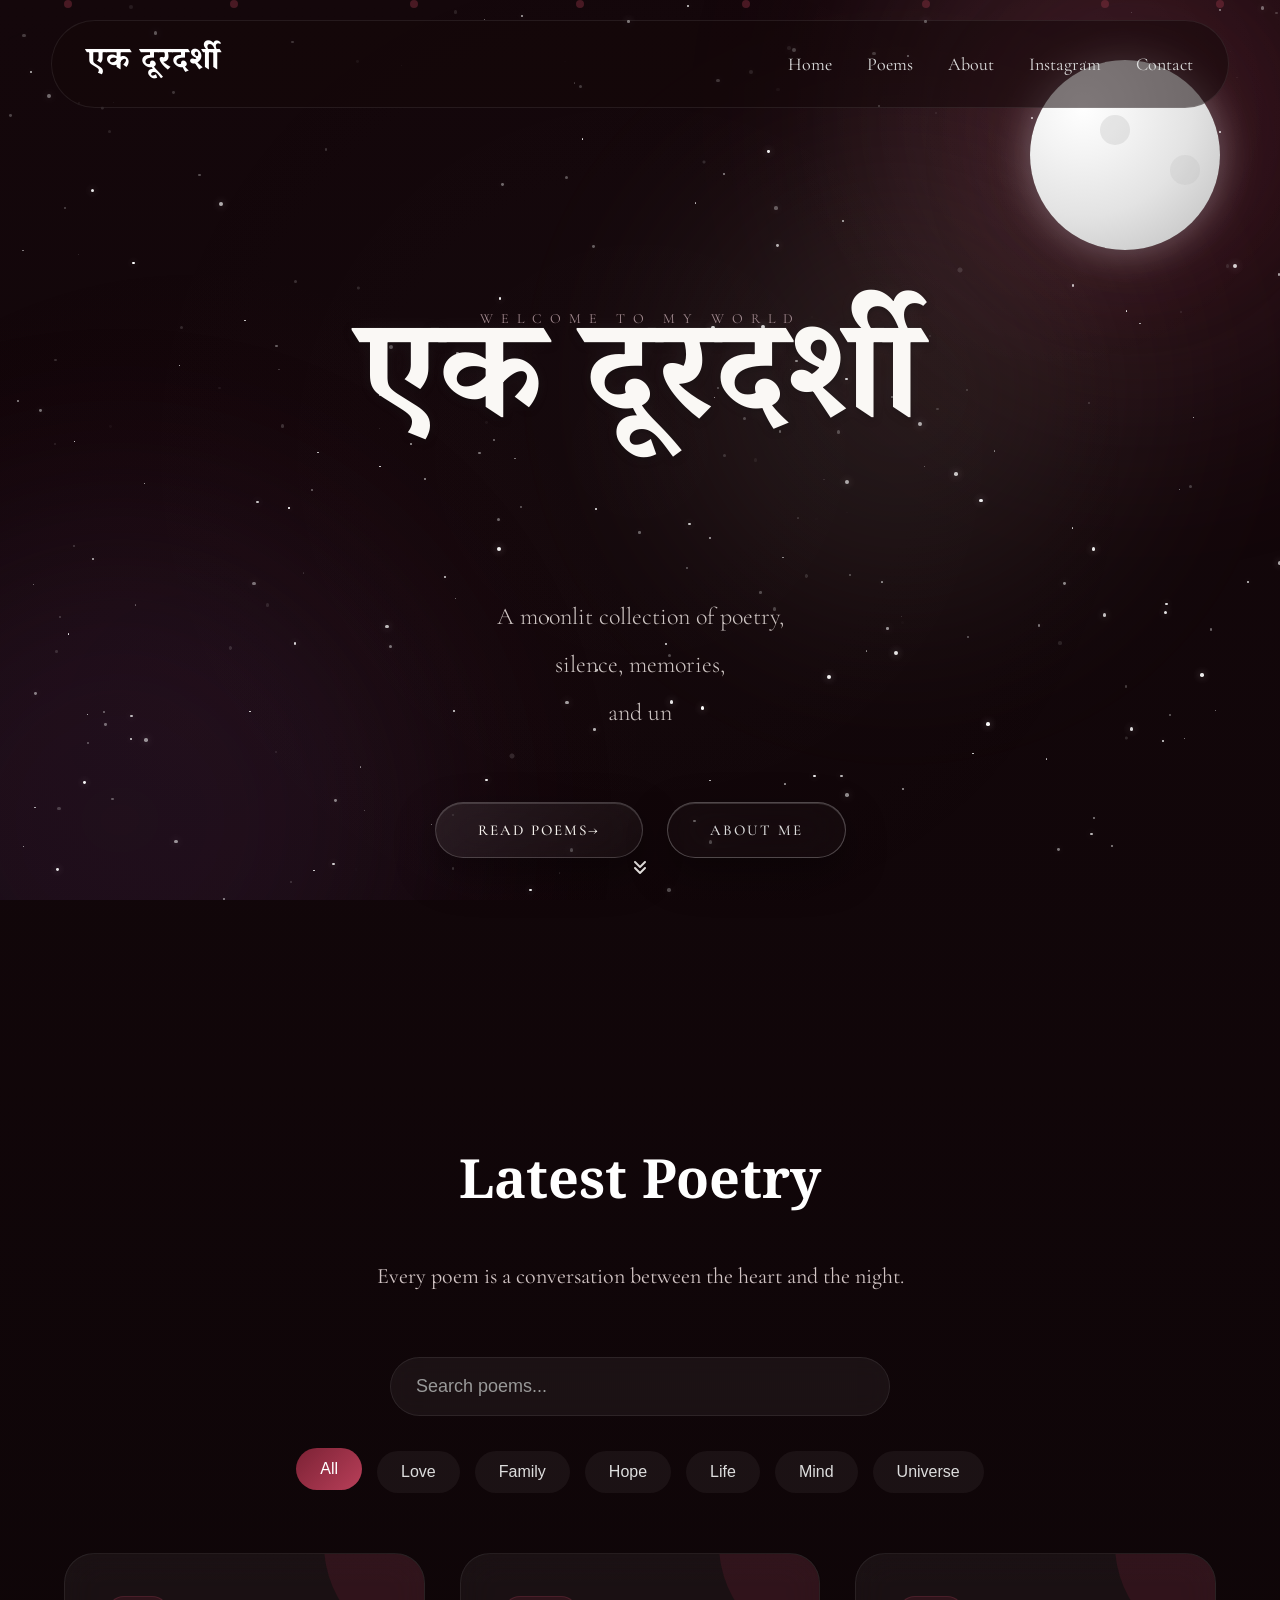
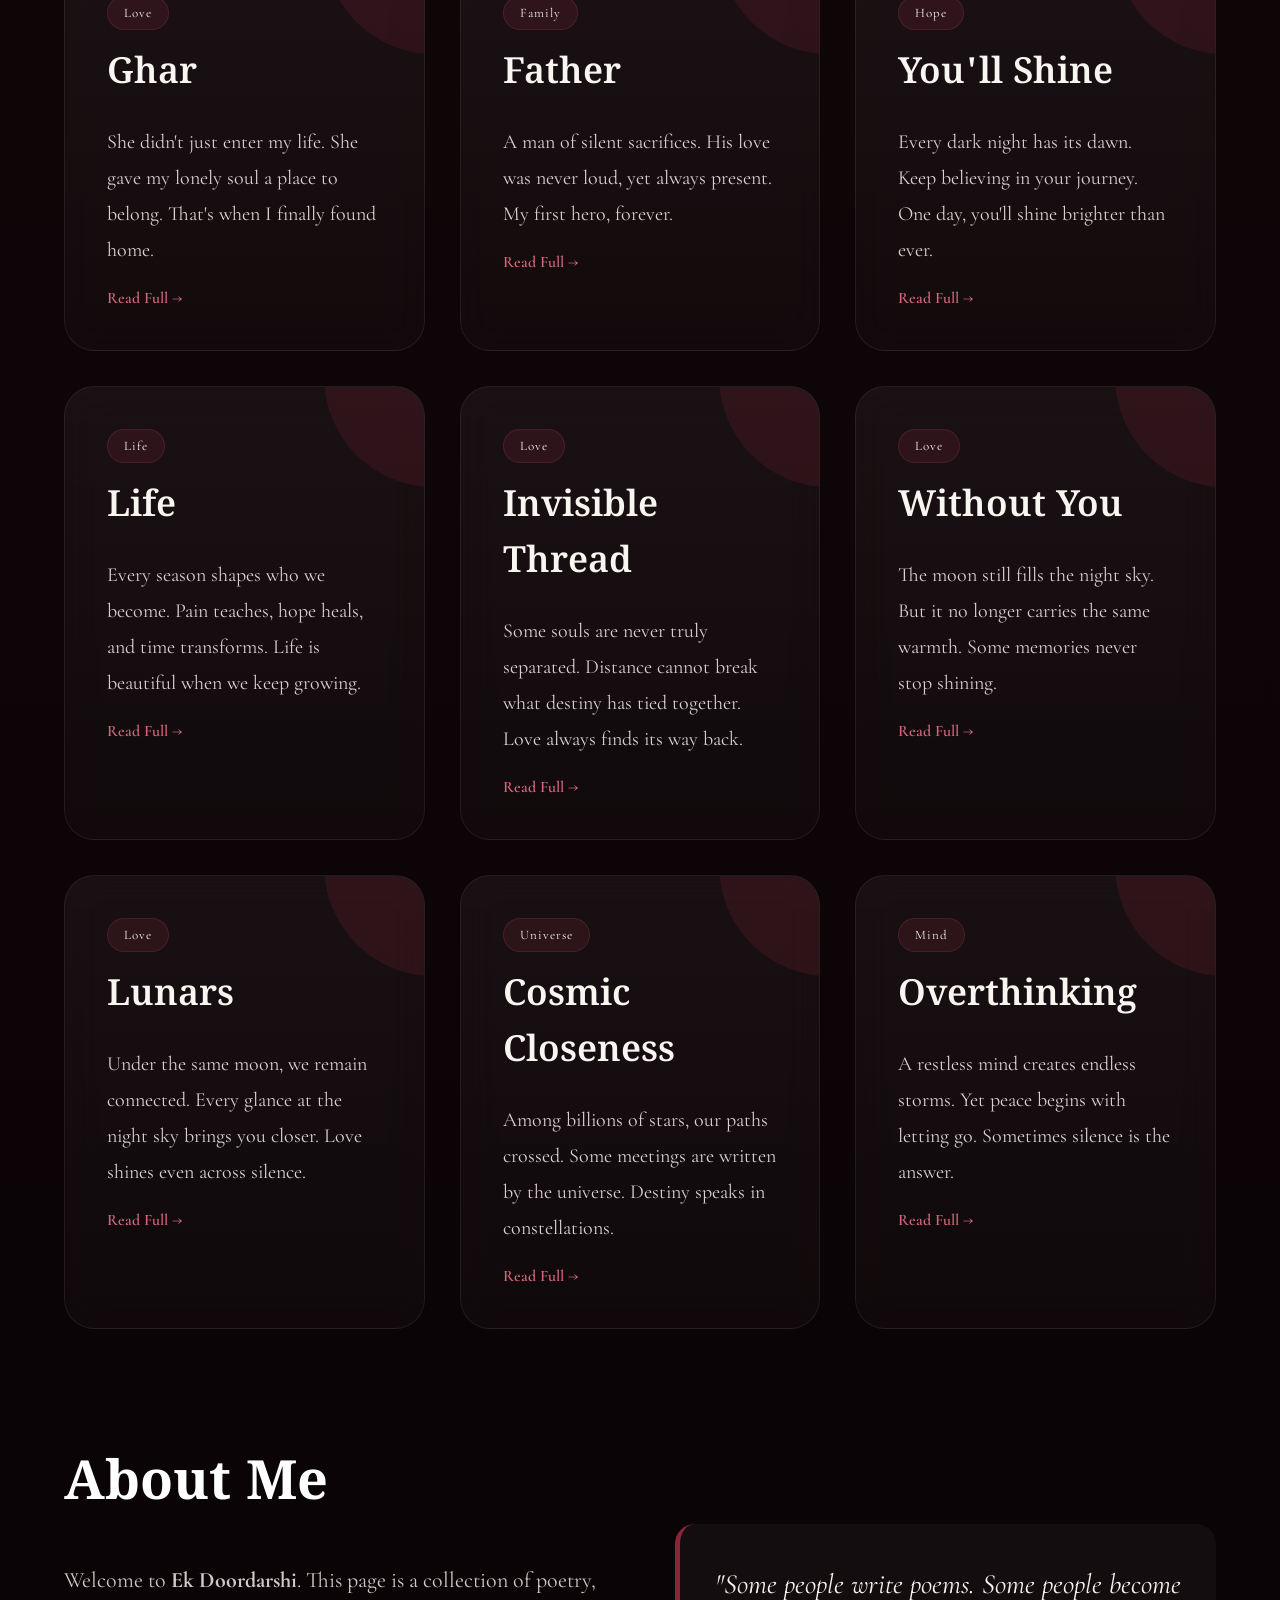
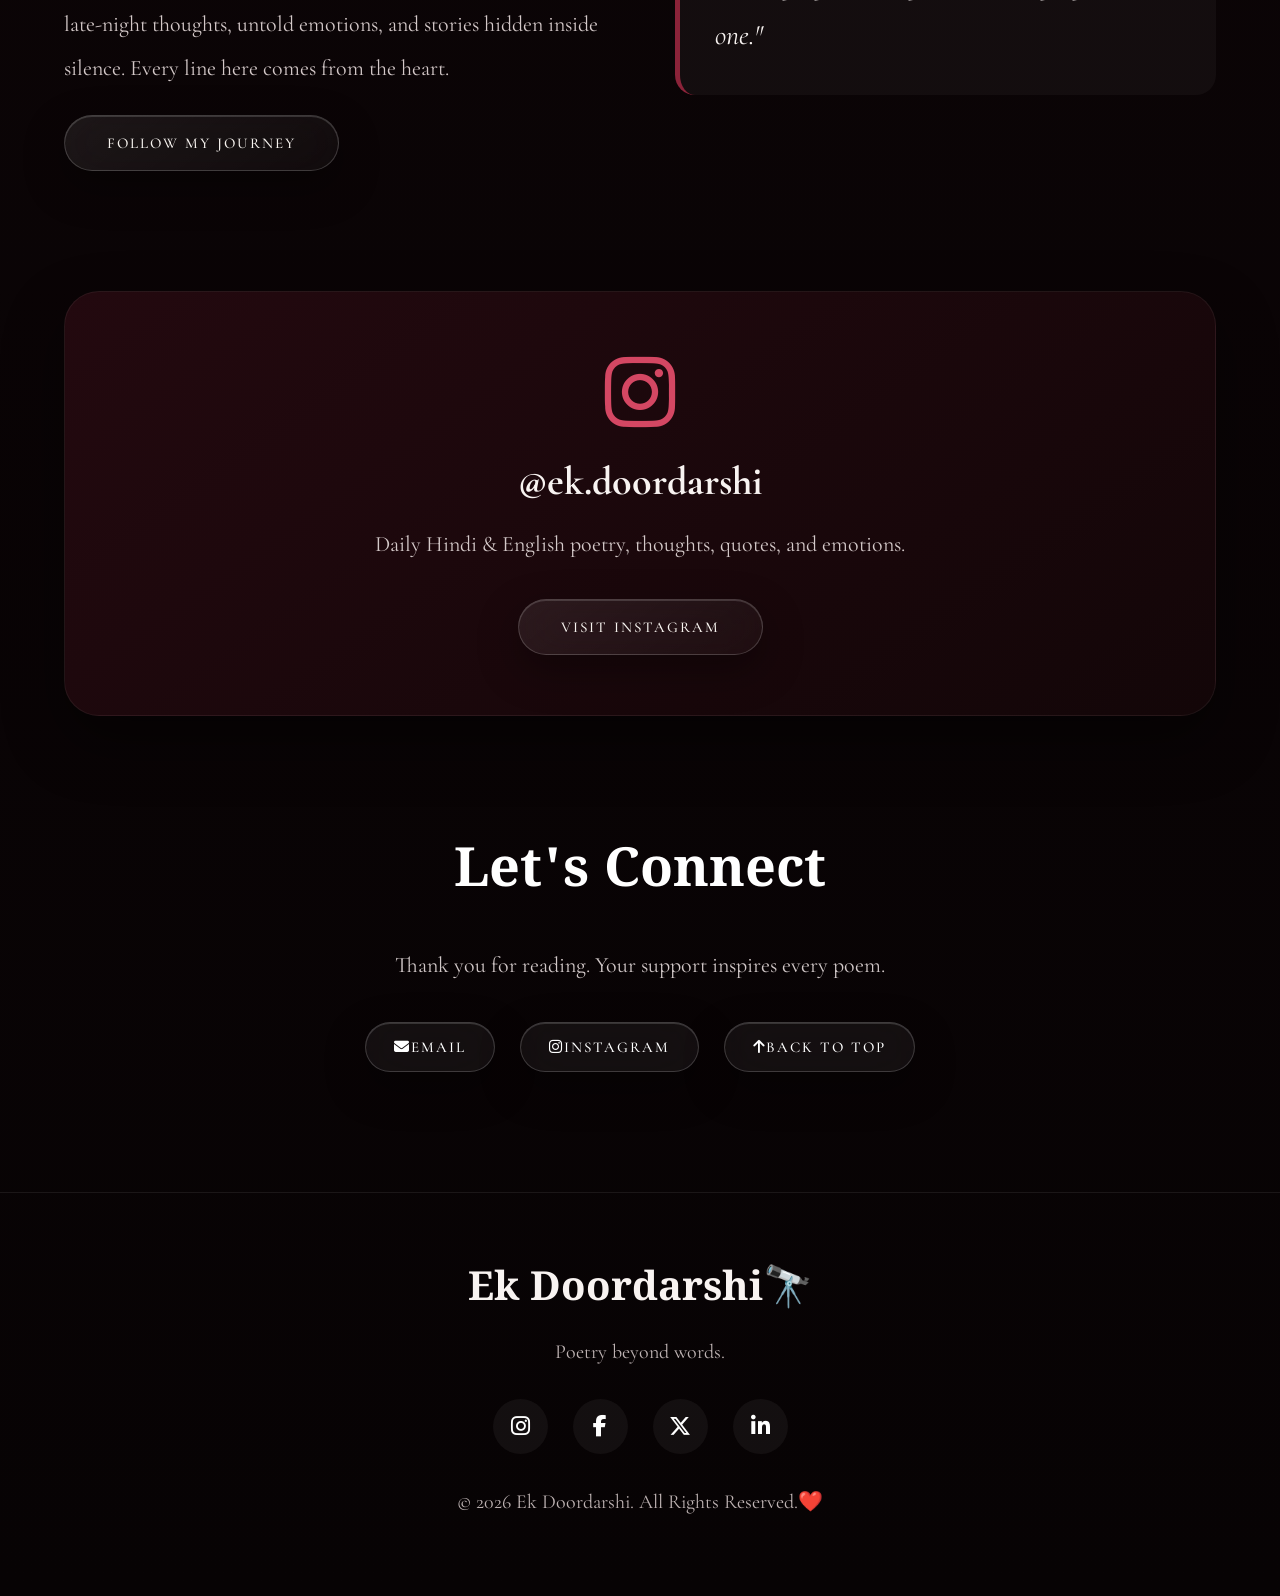
==== index.html @ 2f601b1b "Update index.html" ====
<!DOCTYPE html>
<html lang="en">

<head>

<meta charset="UTF-8">
<meta name="viewport" content="width=device-width, initial-scale=1.0">

<title>Ek Doordarshi | Poetry</title>

<link rel="preconnect" href="https://fonts.googleapis.com">
<link rel="preconnect" href="https://fonts.gstatic.com" crossorigin>

<link href="https://fonts.googleapis.com/css2?family=Cormorant+Garamond:wght@300;400;500;600;700&family=Noto+Serif+Devanagari:wght@400;500;700&display=swap" rel="stylesheet">

<link rel="stylesheet"
href="https://cdnjs.cloudflare.com/ajax/libs/font-awesome/6.6.0/css/all.min.css">

<link rel="stylesheet" href="style.css">

<link rel="stylesheet" href="atmosphere.css">

</head>

<body>

    <div class="aurora">
    <span></span>
    <span></span>
    <span></span>
</div>

    <div id="starfield"></div>

    <div id="shooting-stars"></div>

<div id="progressBar"></div>

<div class="sky">
    <div class="aurora"></div>
    <div class="stars"></div>
    <div class="shooting-stars"></div>
</div>

<div class="moon"></div>

<div class="background-animation">
<span></span>
<span></span>
<span></span>
<span></span>
<span></span>
<span></span>
<span></span>
<span></span>
</div>


<nav>

<div class="logo">
एक दूरदर्शी
</div>

<ul>

<li><a href="#home">Home</a></li>

<li><a href="#poems">Poems</a></li>

<li><a href="#about">About</a></li>

<li><a href="#instagram">Instagram</a></li>

<li><a href="#contact">Contact</a></li>

</ul>

</nav>

<header id="home">

<div class="hero-content">

<small class="hero-small">
WELCOME TO MY WORLD
</small>

<h1>
एक दूरदर्शी
</h1>

<p class="hero-text">

A moonlit collection of poetry,
silence, memories,
and untold emotions.

</p>

<div class="hero-buttons">

<a href="#poems" class="btn">
Read Poems
<span>→</span>
</a>

<a href="#about" class="btn secondary">
About Me
</a>

</div>



<div class="scroll-down">
<i class="fa-solid fa-angles-down"></i>
</div>

</div>

</header>

<section id="poems">

<h2>Latest Poetry</h2>

<p class="subtitle">

Every poem is a conversation between the heart and the night.

</p>

<div class="search-box">

<input
type="text"
id="searchInput"
placeholder="Search poems...">

</div>

<div class="categories">

<button class="active">All</button>

<button>Love</button>

<button>Family</button>

<button>Hope</button>

<button>Life</button>

<button>Mind</button>

<button>Universe</button>

</div>

<div class="cards">

<!-- Ghar -->
<div class="card">
    <span class="tag">Love</span>
    <h3>Ghar</h3>
    <p>
        She didn't just enter my life.
        She gave my lonely soul a place to belong.
        That's when I finally found home.
    </p>
    <a href="poem.html">Read Full →</a>
</div>

<!-- Father -->
<div class="card">
    <span class="tag">Family</span>
    <h3>Father</h3>
    <p>
        A man of silent sacrifices.
        His love was never loud, yet always present.
        My first hero, forever.
    </p>
    <a href="father.html">Read Full →</a>
</div>

<!-- You'll Shine -->
<div class="card">
    <span class="tag">Hope</span>
    <h3>You'll Shine</h3>
    <p>
        Every dark night has its dawn.
        Keep believing in your journey.
        One day, you'll shine brighter than ever.
    </p>
    <a href="shine.html">Read Full →</a>
</div>

<!-- Life -->
<div class="card">
    <span class="tag">Life</span>
    <h3>Life</h3>
    <p>
        Every season shapes who we become.
        Pain teaches, hope heals, and time transforms.
        Life is beautiful when we keep growing.
    </p>
    <a href="life.html">Read Full →</a>
</div>

<!-- Invisible Thread -->
<div class="card">
    <span class="tag">Love</span>
    <h3>Invisible Thread</h3>
    <p>
        Some souls are never truly separated.
        Distance cannot break what destiny has tied together.
        Love always finds its way back.
    </p>
    <a href="invisible.html">Read Full →</a>
</div>

<!-- Without You -->
<div class="card">
    <span class="tag">Love</span>
    <h3>Without You</h3>
    <p>
        The moon still fills the night sky.
        But it no longer carries the same warmth.
        Some memories never stop shining.
    </p>
    <a href="withoutyou.html">Read Full →</a>
</div>

<!-- Lunars -->
<div class="card">
    <span class="tag">Love</span>
    <h3>Lunars</h3>
    <p>
        Under the same moon, we remain connected.
        Every glance at the night sky brings you closer.
        Love shines even across silence.
    </p>
    <a href="lunars.html">Read Full →</a>
</div>

<!-- Cosmic Closeness -->
<div class="card">
    <span class="tag">Universe</span>
    <h3>Cosmic Closeness</h3>
    <p>
        Among billions of stars, our paths crossed.
        Some meetings are written by the universe.
        Destiny speaks in constellations.
    </p>
    <a href="cosmic.html">Read Full →</a>
</div>

<!-- Overthinking -->
<div class="card">
    <span class="tag">Mind</span>
    <h3>Overthinking</h3>
    <p>
        A restless mind creates endless storms.
        Yet peace begins with letting go.
        Sometimes silence is the answer.
    </p>
    <a href="overthink.html">Read Full →</a>
</div>

</div>

</section>

<section id="about" class="hidden">

<div class="about-content">

<h2>About Me</h2>

<p>

Welcome to <strong>Ek Doordarshi</strong>.

This page is a collection of poetry,
late-night thoughts,
untold emotions,
and stories hidden inside silence.

Every line here comes from the heart.

</p>

<a href="#instagram" class="btn">
Follow My Journey
</a>

</div>

<div class="about-quote">

"Some people write poems.
Some people become one."

</div>

</section>

<section id="instagram" class="hidden">

<div class="instagram-box">

<i class="fab fa-instagram"></i>

<h3>@ek.doordarshi</h3>

<p>

Daily Hindi & English poetry,
thoughts,
quotes,
and emotions.

</p>

<a href="https://instagram.com/ek.doordarshi"
target="_blank"
class="btn">

Visit Instagram

</a>

</div>

</section>

<section id="contact" class="hidden">

<h2>Let's Connect</h2>

<p>

Thank you for reading.

Your support inspires every poem.

</p>

<div class="contact-links">

<a href="mailto:ekdoordarshi@gmail.com" class="btn">

<i class="fa-solid fa-envelope"></i>

Email

</a>

<a href="https://instagram.com/ek.doordarshi" target="_blank" class="btn">

<i class="fab fa-instagram"></i>

Instagram

</a>

<a href="#home" class="btn">

<i class="fa-solid fa-arrow-up"></i>

Back to Top

</a>

</div>

</section>

<footer>

<h2>Ek Doordarshi🔭</h2>

<p>

Poetry beyond words.

</p>

<div class="socials">

<a href="https://instagram.com/ek.doordarshi" target="_blank">
<i class="fab fa-instagram"></i>
</a>

<a href="#">
<i class="fab fa-facebook-f"></i>
</a>

<a href="#">
<i class="fab fa-x-twitter"></i>
</a>

<a href="#">
<i class="fab fa-linkedin-in"></i>
</a>

</div>

<p>

© <span id="year"></span> Ek Doordarshi.
All Rights Reserved.❤️

</p>

</footer>

<script src="script.js"></script>

<script src="atmosphere.js"></script>


</body>

</html>
---- style.css ----
/* =========================================
   EK DOORDARSHI - STYLE.CSS (CLEANED)
   Global • Background • Moon • Navbar • Hero
   Sections • Search • Cards • About • Footer
========================================= */

@import url('https://fonts.googleapis.com/css2?family=Cormorant+Garamond:wght@300;400;500;600;700&family=Noto+Serif+Devanagari:wght@400;500;600;700&display=swap');

:root {
  --bg: #080405;
  --bg2: #14080b;
  --card: rgba(255, 255, 255, .05);
  --glass: rgba(255, 255, 255, .07);
  --border: rgba(255, 255, 255, .12);

  --primary: #6d1f2c;
  --primary-light: #9d3046;
  --primary-dark: #3b0c17;

  --text: #f8f3f1;
  --muted: #d4c9c6;

  --shadow: 0 20px 60px rgba(0, 0, 0, .45);
}

* {
  margin: 0;
  padding: 0;
  box-sizing: border-box;
}

html {
  scroll-behavior: smooth;
  scroll-padding-top: 100px;
}

body {
  font-family: 'Cormorant Garamond', serif;
  background: 
linear-gradient(180deg,#14070b 0%,#0d0507 45%,#070304 100%);
  color: var(--text);
  overflow-x: hidden;
  min-height: 100vh;
  animation: fadeUp .8s ease;
}

/*==========================================
          SOFT BACKGROUND LIGHT
==========================================*/

body::before{

    content:"";

    position:fixed;

    inset:0;

    pointer-events:none;

    z-index:-10;

    background:

        radial-gradient(circle at 85% 18%,
        rgba(255,255,255,.025),
        transparent 18%),

        radial-gradient(circle at 15% 75%,
        rgba(125,35,55,.08),
        transparent 40%),

        radial-gradient(circle at center,
        rgba(255,255,255,.015),
        transparent 60%);

}

/* =====================
   SCROLLBAR
===================== */

::-webkit-scrollbar {
  width: 10px;
}

::-webkit-scrollbar-track {
  background: #12070a;
}

::-webkit-scrollbar-thumb {
  background: linear-gradient(var(--primary), #b13d57);
  border-radius: 20px;
}

/* =====================
   PROGRESS BAR
===================== */

#progressBar {
  position: fixed;
  top: 0;
  left: 0;
  height: 4px;
  width: 0;
  background: linear-gradient(90deg, #8f263d, #d04f70);
  z-index: 9999;
}

/* =====================
   STARS
===================== */

/*==========================================
            PREMIUM STARS
==========================================*/

.stars{

    position:fixed;

    inset:0;

    pointer-events:none;

    z-index:-5;

    opacity:.55;

    background:

    radial-gradient(circle at 8% 12%,#fff 1px,transparent 2px),
    radial-gradient(circle at 18% 72%,#fff 1.5px,transparent 2px),
    radial-gradient(circle at 28% 32%,#fff 1px,transparent 2px),
    radial-gradient(circle at 40% 84%,#fff 2px,transparent 3px),
    radial-gradient(circle at 55% 18%,#fff 1px,transparent 2px),
    radial-gradient(circle at 63% 64%,#fff 1.5px,transparent 2px),
    radial-gradient(circle at 75% 30%,#fff 2px,transparent 3px),
    radial-gradient(circle at 88% 82%,#fff 1px,transparent 2px),
    radial-gradient(circle at 94% 15%,#fff 1px,transparent 2px);

    animation:starGlow 7s ease-in-out infinite alternate;

}

@keyframes starGlow{

    from{
        opacity:.35;
    }

    to{
        opacity:.8;
    }

}

/* =====================
   SHOOTING STAR
===================== */

body::after {
  content: "";
  position: fixed;
  width: 180px;
  height: 2px;
  background: linear-gradient(90deg, #fff, transparent);
  top: 15%;
  left: -20%;
  transform: rotate(-25deg);
  animation: shoot 9s linear infinite;
  opacity: .7;
  z-index: -3;
}

@keyframes shoot {
  0% {
    left: -20%;
    top: 15%;
    opacity: 0;
  }
  8% {
    opacity: 1;
  }
  18% {
    left: 120%;
    top: 45%;
    opacity: 0;
  }
  100% {
    opacity: 0;
  }
}

/* =====================
   MOON
===================== */


 .moon{
    position: fixed;
    top: 60px;
    right: 60px;
    width: 190px;
    height: 190px;
    border-radius: 50%;
    background: radial-gradient(circle at 28% 25%,
#ffffff 0%,
#f3f3f3 25%,
#e3e3e3 55%,
#cfcfcf 78%,
#b7b7b7 100%);
    box-shadow:
        0 0 40px rgba(255,255,255,.35),
        0 0 120px rgba(120,25,45,.20);
    overflow: hidden;
    z-index: -2;
    animation: moonFloat 8s ease-in-out infinite;
}

.moon::before{
    content:"";
    position:absolute;
    inset:0;
    border-radius:50%;
    background:
    radial-gradient(circle at 30% 35%, rgba(160,160,160,.18) 0 10px, transparent 11px),
    radial-gradient(circle at 70% 45%, rgba(170,170,170,.15) 0 18px, transparent 19px),
    radial-gradient(circle at 45% 70%, rgba(170,170,170,.12) 0 12px, transparent 13px),
    radial-gradient(circle at 62% 20%, rgba(170,170,170,.10) 0 8px, transparent 9px);
}


.moon::before{

    content:"";

    position:absolute;

    width:30px;

    height:30px;

    border-radius:50%;

    background:rgba(170,170,170,.25);

    top:55px;

    left:70px;

    box-shadow:
        70px 40px 0 rgba(170,170,170,.18),
        40px 130px 0 rgba(170,170,170,.16),
        120px 110px 0 rgba(170,170,170,.20);

}



@keyframes moonFloat {
  0%, 100% {
    transform: translateY(0);
  }
  50% {
    transform: translateY(-12px);
  }
}

/* =====================
   NAVBAR
===================== */

nav {
  position: sticky;
  top: 20px;
  width: 92%;
  max-width: 1200px;
  margin: 20px auto;
  display: flex;
  justify-content: space-between;
  align-items: center;
  padding: 18px 35px;
  background: rgba(12, 6, 8, .42);
  -webkit-backdrop-filter: blur(20px);
  border: 1px solid rgba(255, 255, 255, .08);
  border-radius: 60px;
 box-shadow:
0 10px 35px rgba(0,0,0,.35),
0 0 30px rgba(255,255,255,.02);
  z-index: 1000;
}

.logo {
  font-family: 'Noto Serif Devanagari', serif;
  font-size: 32px;
  font-weight: 700;
  color: white;
  letter-spacing: 1px;
}

nav ul {
  display: flex;
  gap: 35px;
  list-style: none;
}

nav a {
  text-decoration: none;
  color: #ddd;
  font-size: 18px;
  transition: .35s;
  position: relative;
}

nav a::after {
  content: "";
  position: absolute;
  left: 0;
  bottom: -6px;
  width: 0;
  height: 2px;
  background: #b83f59;
  transition: .35s;
}

nav a:hover {
  color: white;
}

nav a:hover::after {
  width: 100%;
}

/* =====================
   HERO SECTION
===================== */

header {
  min-height: 100vh;
  display: flex;
  flex-direction: column;
  justify-content: center;
  align-items: center;
  text-align: center;
  padding: 120px 20px 90px;
  position: relative;
  z-index: 2;
}

header small {
  letter-spacing: 8px;
  font-size: 14px;
  color: #b89ea4;
  text-transform: uppercase;
  margin-bottom: 28px;
  opacity: .85;
}

header h1{

    font-family:'Noto Serif Devanagari',serif;

    font-size:clamp(90px,11vw,150px);

    font-weight:700;

    line-height:.95;

    letter-spacing:1px;

    margin-bottom:35px;

    color:#faf8f5;

    text-shadow:

        0 2px 8px rgba(0,0,0,.35),

        0 0 18px rgba(255,255,255,.06);

}

.hero-text{

    max-width:620px;

    margin:0 auto 65px;

    font-size:24px;

    line-height:2;

    color:#cfc6c4;

    font-weight:300;

}

/* =========================
   PREMIUM BUTTONS
========================= */

.hero-buttons{
    display:flex;
    justify-content:center;
    align-items:center;
    gap:24px;
    flex-wrap:wrap;
    margin-top:55px;
}

.btn{
    position:relative;
    display:inline-flex;
    align-items:center;
    justify-content:center;

    padding:18px 42px;

    font-size:15px;
    font-weight:500;
    letter-spacing:2px;
    text-transform:uppercase;

    color:#f7f3ef;
    text-decoration:none;

    border-radius:999px;

    border:1px solid rgba(255,255,255,.18);

    background:linear-gradient(
        145deg,
        rgba(255,255,255,.08),
        rgba(255,255,255,.03)
    );

    backdrop-filter:blur(25px);
    -webkit-backdrop-filter:blur(25px);

    overflow:hidden;
    cursor:pointer;

    transition:
        transform .45s ease,
        box-shadow .45s ease,
        border-color .45s ease,
        background .45s ease;

    box-shadow:
        inset 0 1px 0 rgba(255,255,255,.15),
        0 15px 40px rgba(0,0,0,.35);
}

.btn::before{
    content:"";
    position:absolute;
    top:0;
    left:-120%;
    width:60%;
    height:100%;

    background:linear-gradient(
        120deg,
        transparent,
        rgba(255,255,255,.25),
        transparent
    );

    transition:left .8s ease;
}

.btn:hover{
    transform:translateY(-6px) scale(1.03);

    border-color:rgba(255,255,255,.35);

    box-shadow:
        inset 0 1px 0 rgba(255,255,255,.22),
        0 20px 55px rgba(183,54,86,.28),
        0 0 50px rgba(255,255,255,.05);
}

.btn:hover::before{
    left:160%;
}

/* =========================
   PRIMARY BUTTON
========================= */

.btn.primary{
    background:linear-gradient(
        135deg,
        #b6375d,
        #8c2446
    );

    color:#fff;
    border:none;
}

.btn.primary:hover{
    box-shadow:
        0 18px 45px rgba(182,55,93,.55),
        0 0 60px rgba(255,255,255,.08);

    transform:translateY(-6px) scale(1.04);
}

/* =========================
   SECONDARY BUTTON
========================= */

.btn.secondary{
    background:rgba(255,255,255,.02);
    color:#ddd;
    border:1px solid rgba(255,255,255,.25);
}

.btn.secondary:hover{
    background:rgba(255,255,255,.08);
    color:#fff;
    border-color:rgba(255,255,255,.45);
    transform:translateY(-6px) scale(1.03);
}
/* =====================
   GENERAL SECTIONS
===================== */

section {
  width: 90%;
  max-width: 1200px;
  margin: 120px auto;
}

section h2 {
  font-size: 54px;
  font-family: 'Noto Serif Devanagari', serif;
  text-align: center;
  margin-bottom: 25px;
  color: #fff;
}

section > .subtitle {
  text-align: center;
  max-width: 700px;
  margin: 0 auto 60px;
  font-size: 22px;
  color: #d2c5c5;
  line-height: 1.8;
}

/* =====================
   SEARCH BOX
===================== */

.search-box {
  display: flex;
  justify-content: center;
  margin-bottom: 35px;
}

.search-box input {
  width: 500px;
  max-width: 95%;
  padding: 18px 25px;
  border-radius: 50px;
  border: 1px solid rgba(255, 255, 255, .08);
  background: rgba(255, 255, 255, .05);
  backdrop-filter: blur(12px);
  color: white;
  font-size: 18px;
  outline: none;
  transition: .35s;
}

.search-box input::placeholder {
  color: #999;
}

.search-box input:focus {
  border-color: #a5354e;
  box-shadow: 0 0 30px rgba(165, 53, 78, .25);
}

/* =====================
   CATEGORY BUTTONS
===================== */

.categories {
  display: flex;
  justify-content: center;
  gap: 15px;
  flex-wrap: wrap;
  margin-bottom: 60px;
}

.categories button {
  padding: 12px 24px;
  border: none;
  border-radius: 40px;
  cursor: pointer;
  font-size: 16px;
  background: rgba(255, 255, 255, .05);
  color: #ddd;
  transition: .35s;
}

.categories button:hover,
.categories .active {
  background: linear-gradient(135deg, #7c2235, #b83f59);
  color: white;
  transform: translateY(-3px);
}

/* =====================
   POEM CARDS
===================== */

.cards {
  display: grid;
  grid-template-columns: repeat(auto-fit, minmax(320px, 1fr));
  gap: 35px;
}

.card{

    position:relative;

    padding:42px;

    border-radius:30px;

    background:
    linear-gradient(
        180deg,
        rgba(255,255,255,.05),
        rgba(255,255,255,.025)
    );

    backdrop-filter:blur(18px);

    border:1px solid rgba(255,255,255,.07);

    overflow:hidden;

    transition:all .45s ease;

}

.card::before {
  content: "";
  position: absolute;
  top: -120px;
  right: -120px;
  width: 220px;
  height: 220px;
  border-radius: 50%;
  background: rgba(150, 35, 60, .18);
  transition: .45s;
}

.card:hover{

    transform:translateY(-10px);

    border-color:rgba(180,70,95,.35);

    box-shadow:

        0 25px 60px rgba(0,0,0,.45),

        0 0 30px rgba(180,70,95,.08);

}

.tag{

    display:inline-block;

    padding:8px 16px;

    border-radius:30px;

    background:rgba(150,45,70,.18);

    border:1px solid rgba(180,70,95,.20);

    color:#f6f2ef;

    font-size:13px;

    letter-spacing:1px;

    margin-bottom:20px;

}

.card h3{

    font-family:'Noto Serif Devanagari',serif;

    font-size:36px;

    font-weight:600;

    color:#f9f6f2;

    margin-bottom:18px;

}

.card p {
  font-size: 20px;
  line-height: 1.8;
  color: #d8d1d1;
  margin-bottom: 20px;
}

.card a {
  text-decoration: none;
  color: #d4667d;
  font-weight: 600;
}

.card a:hover {
  color: white;
}

/* =====================
   ABOUT SECTION
===================== */

#about {
  display: grid;
  grid-template-columns: 1fr 1fr;
  gap: 70px;
  align-items: center;
}

.about-content h2 {
  text-align: left;
}

.about-content p {
  font-size: 22px;
  line-height: 2;
  color: #d3c8c8;
  margin-bottom: 25px;
}

.about-quote {
  padding: 35px;
  border-left: 5px solid #8b2339;
  background: rgba(255, 255, 255, .04);
  border-radius: 20px;
  font-size: 28px;
  font-style: italic;
  line-height: 1.8;
}

/* =====================
   INSTAGRAM SECTION
===================== */

.instagram-box {
  padding: 60px;
  border-radius: 35px;
  text-align: center;
  background: linear-gradient(145deg, #23090f, #130608);
  border: 1px solid rgba(255, 255, 255, .06);
  box-shadow: 0 25px 60px rgba(0, 0, 0, .45);
}

.instagram-box i {
  font-size: 80px;
  margin-bottom: 25px;
  color: #d44763;
}

.instagram-box h3 {
  font-size: 40px;
  margin-bottom: 20px;
}

.instagram-box p {
  font-size: 22px;
  line-height: 1.8;
  color: #d4c9c9;
  margin-bottom: 35px;
}

.instagram-box .btn {
  display: inline-flex;
}

/* =====================
   CONTACT SECTION
===================== */

#contact {
  text-align: center;
}

#contact p {
  max-width: 700px;
  margin: 20px auto 35px;
  font-size: 22px;
  line-height: 1.9;
  color: #d0c7c7;
}

.contact-links {
  display: flex;
  justify-content: center;
  gap: 25px;
  flex-wrap: wrap;
}

.contact-links a {
  padding: 15px 28px;
  border-radius: 50px;
  background: rgba(255, 255, 255, .05);
  text-decoration: none;
  color: white;
  transition: .35s;
}

.contact-links a:hover {
  background: #7c2235;
}

/* =====================
   FOOTER
===================== */

footer {
  margin-top: 120px;
  padding: 70px 20px;
  text-align: center;
  border-top: 1px solid rgba(255, 255, 255, .08);
}

footer h2 {
  font-family: 'Noto Serif Devanagari', serif;
  font-size: 40px;
  margin-bottom: 15px;
}

footer p {
  font-size: 20px;
  color: #bdb2b2;
  margin: 12px 0;
}

.socials {
  display: flex;
  justify-content: center;
  gap: 25px;
  margin: 35px 0;
}

.socials a {
  width: 55px;
  height: 55px;
  display: flex;
  align-items: center;
  justify-content: center;
  border-radius: 50%;
  background: rgba(255, 255, 255, .05);
  text-decoration: none;
  font-size: 22px;
  color: white;
  transition: .35s;
}

.socials a:hover {
  background: #8b2339;
  transform: translateY(-5px);
}

/* =====================
   PARTICLES
===================== */

.background-animation {
  position: fixed;
  inset: 0;
  overflow: hidden;
  pointer-events: none;
  z-index: -6;
}

.background-animation span {
  position: absolute;
  display: block;
  width: 8px;
  height: 8px;
  border-radius: 50%;
  background: rgba(170, 60, 80, .35);
  animation: particle 20s linear infinite;
}

.background-animation span:nth-child(1) { left: 5%; animation-delay: 0s; }
.background-animation span:nth-child(2) { left: 18%; animation-delay: 3s; }
.background-animation span:nth-child(3) { left: 32%; animation-delay: 6s; }
.background-animation span:nth-child(4) { left: 45%; animation-delay: 8s; }
.background-animation span:nth-child(5) { left: 58%; animation-delay: 10s; }
.background-animation span:nth-child(6) { left: 72%; animation-delay: 13s; }
.background-animation span:nth-child(7) { left: 86%; animation-delay: 16s; }
.background-animation span:nth-child(8) { left: 95%; animation-delay: 19s; }

@keyframes particle {
  0% {
    transform: translateY(100vh) scale(.2);
    opacity: 0;
  }
  15% {
    opacity: .5;
  }
  100% {
    transform: translateY(-120vh) scale(2);
    opacity: 0;
  }
}

/* =====================
   BACK TO TOP BUTTON
===================== */

#topBtn {
  position: fixed;
  bottom: 30px;
  right: 30px;
  width: 55px;
  height: 55px;
  border: none;
  border-radius: 50%;
  background: linear-gradient(135deg, #7c2235, #b83f59);
  color: #fff;
  cursor: pointer;
  font-size: 22px;
  display: flex;
  justify-content: center;
  align-items: center;
  box-shadow: 0 10px 30px rgba(0, 0, 0, .4);
  transition: .35s;
  opacity: 0;
  visibility: hidden;
  z-index: 999;
}

#topBtn.show {
  opacity: 1;
  visibility: visible;
}

#topBtn:hover {
  transform: translateY(-5px);
}

/* =====================
   LOADER
===================== */

.loader {
  position: fixed;
  inset: 0;
  background: #080405;
  display: flex;
  justify-content: center;
  align-items: center;
  z-index: 99999;
  transition: .6s;
}

.loader.hidden {
  opacity: 0;
  visibility: hidden;
}

.loader-circle {
  width: 70px;
  height: 70px;
  border-radius: 50%;
  border: 5px solid rgba(255, 255, 255, .1);
  border-top: 5px solid #9d3046;
  animation: spin 1s linear infinite;
}

@keyframes spin {
  100% {
    transform: rotate(360deg);
  }
}

/* =====================
   RESPONSIVE - TABLETS
===================== */

@media(max-width: 992px) {
  nav {
    padding: 16px 25px;
  }

  nav ul {
    gap: 20px;
  }

  header h1 {
    font-size: 72px;
  }

  .hero-text {
    font-size: 22px;
  }

  #about {
    grid-template-columns: 1fr;
    gap: 40px;
  }

  .instagram-box {
    padding: 40px;
  }
}

/* =====================
   RESPONSIVE - MOBILE
===================== */

@media(max-width: 768px) {
  nav {
    flex-direction: column;
    gap: 20px;
    border-radius: 25px;
  }

  nav ul {
    flex-wrap: wrap;
    justify-content: center;
    gap: 15px;
  }

  .logo {
    font-size: 28px;
  }

  header {
    padding: 120px 20px 60px;
  }

  header h1 {
    font-size: 56px;
  }

  header small {
    letter-spacing: 3px;
    font-size: 12px;
  }

  .hero-text {
    font-size: 19px;
    line-height: 1.8;
  }

  .hero-buttons {
    flex-direction: column;
    width: 100%;
  }

  .btn {
    width: 100%;
    max-width: 300px;
    margin: auto;
  }

  section {
    margin: 80px auto;
  }

  section h2 {
    font-size: 38px;
  }

  .cards {
    grid-template-columns: 1fr;
  }

  .card {
    padding: 25px;
  }

  .card h3 {
    font-size: 28px;
  }

  .card p {
    font-size: 18px;
  }

  .search-box input {
    font-size: 16px;
    padding: 14px 18px;
  }

  .categories {
    gap: 10px;
  }

  .categories button {
    padding: 10px 18px;
    font-size: 14px;
  }

  .instagram-box {
    padding: 30px 20px;
  }

  .instagram-box h3 {
    font-size: 30px;
  }

  footer {
    padding: 120px 20px 80px;
  }

  footer h2 {
    font-size: 30px;
  }

  footer p {
    font-size: 17px;
  }
}

/* =====================
   RESPONSIVE - SMALL PHONES
===================== */

@media(max-width: 480px) {
  header h1 {
    font-size: 44px;
  }

  .hero-text {
    font-size: 17px;
  }

  section h2 {
    font-size: 32px;
  }

  .card h3 {
    font-size: 24px;
  }
}

/* =====================
   END OF STYLES
===================== */
/* ==========================
   POEM PAGE
========================== */

.poetry-page{
    max-width:900px;
    margin:120px auto;
    padding:30px;
}

.back-btn{
    display:inline-block;
    margin-bottom:50px;
    color:#d6c7b3;
    text-decoration:none;
    font-size:18px;
    transition:.3s;
}

.back-btn:hover{
    color:white;
}

.poetry-page h1{
    font-size:60px;
    text-align:center;
    margin-bottom:60px;
    font-weight:500;
}

.poem-content{
    background:rgba(255,255,255,.05);
    border:1px solid rgba(255,255,255,.08);
    border-radius:25px;
    padding:60px;
    backdrop-filter:blur(12px);
}

.poem-content p{
    white-space:pre-line;
    line-height:2.3;
    font-size:24px;
    color:#f4efe9;
}
#trail{
    position:fixed;
    inset:0;
    pointer-events:none;
    z-index:999999;
}

.stardust{
    position:absolute;

    width:2px;
    height:2px;

    border-radius:50%;

    background:#dff8ff;

    opacity:.9;

    box-shadow:
        0 0 3px #dff8ff,
        0 0 6px #9ee7ff,
        0 0 12px rgba(158,231,255,.5);

    animation:moonDust 1.4s ease-out forwards;
}

@keyframes moonDust{

    from{
        opacity:.9;
        transform:
        translate(-50%,-50%)
        scale(1);
    }

    to{
        opacity:0;
        transform:
        translate(
            calc(-50% + var(--x)),
            calc(-50% + var(--y))
        )
        scale(.2);
    }

}
---- atmosphere.css ----
/*==========================================
        ATMOSPHERE
        Ek Doordarshi
==========================================*/



/*==========================================
        BACKGROUND LIGHT
==========================================*/

body{

position:relative;

overflow-x:hidden;

}

/* Top Moon Light */

body::before{

content:"";

position:fixed;

inset:0;

pointer-events:none;

z-index:-20;

background:

radial-gradient(circle at 82% 12%,

rgba(255,255,255,.05),

transparent 20%),

radial-gradient(circle at 15% 80%,

rgba(125,35,55,.08),

transparent 35%),

radial-gradient(circle at center,

rgba(255,255,255,.015),

transparent 70%);

}

/*==========================================
        VIGNETTE
==========================================*/

body::after{

content:"";

position:fixed;

inset:0;

pointer-events:none;

z-index:-19;

background:

radial-gradient(circle,

transparent 45%,

rgba(0,0,0,.12) 100%);

}

/*==========================================
            AURORA
==========================================*/

.aurora{

    position:fixed;

    inset:0;

    overflow:hidden;

    pointer-events:none;

    z-index:-18;

}

.aurora span{

    position:absolute;

    border-radius:50%;

    filter:blur(110px);

    opacity:.18;

    animation:auroraMove 18s ease-in-out infinite alternate;

}

/* Pink */

.aurora span:nth-child(1){

    width:520px;

    height:520px;

    top:-140px;

    right:-120px;

    background:#b84d67;

}

/* Purple */

.aurora span:nth-child(2){

    width:600px;

    height:600px;

    bottom:-220px;

    left:-180px;

    background:#4d3768;

    animation-duration:24s;

}

/* Moon Light */

.aurora span:nth-child(3){

    width:450px;

    height:450px;

    top:18%;

    right:12%;

    background:#fff4d9;

    opacity:.08;

    animation-duration:15s;

}

@keyframes auroraMove{

    0%{

        transform:
        translate(0,0)
        scale(1);

    }

    50%{

        transform:
        translate(30px,-40px)
        scale(1.12);

    }

    100%{

        transform:
        translate(-40px,25px)
        scale(.95);

    }

}

/*==========================================
            STAR ENGINE
==========================================*/

#starfield{

    position:fixed;

    inset:0;

    pointer-events:none;

    overflow:hidden;

    z-index:-17;

}

.star{

    position:absolute;

    border-radius:50%;

    background:white;

    animation:twinkle linear infinite;

    box-shadow:
    0 0 8px rgba(255,255,255,.6);

}

@keyframes twinkle{

    0%,100%{

        opacity:.15;

        transform:scale(.8);

    }

    50%{

        opacity:1;

        transform:scale(1.3);

    }

}
/*==========================================
        SHOOTING STARS
==========================================*/

#shooting-stars{

    position:fixed;

    inset:0;

    pointer-events:none;

    overflow:hidden;

    z-index:-16;

}

.shooting-star{

    position:absolute;

    width:140px;

    height:2px;

    background:linear-gradient(
        90deg,
        white,
        rgba(255,255,255,.5),
        transparent
    );

    transform:rotate(-35deg);

    opacity:0;

    animation:shootStar linear forwards;

}

@keyframes shootStar{

    0%{

        opacity:0;

        transform:translate(0,0) rotate(-35deg);

    }

    10%{

        opacity:1;

    }

    100%{

        opacity:0;

        transform:translate(450px,250px) rotate(-35deg);

    }

}
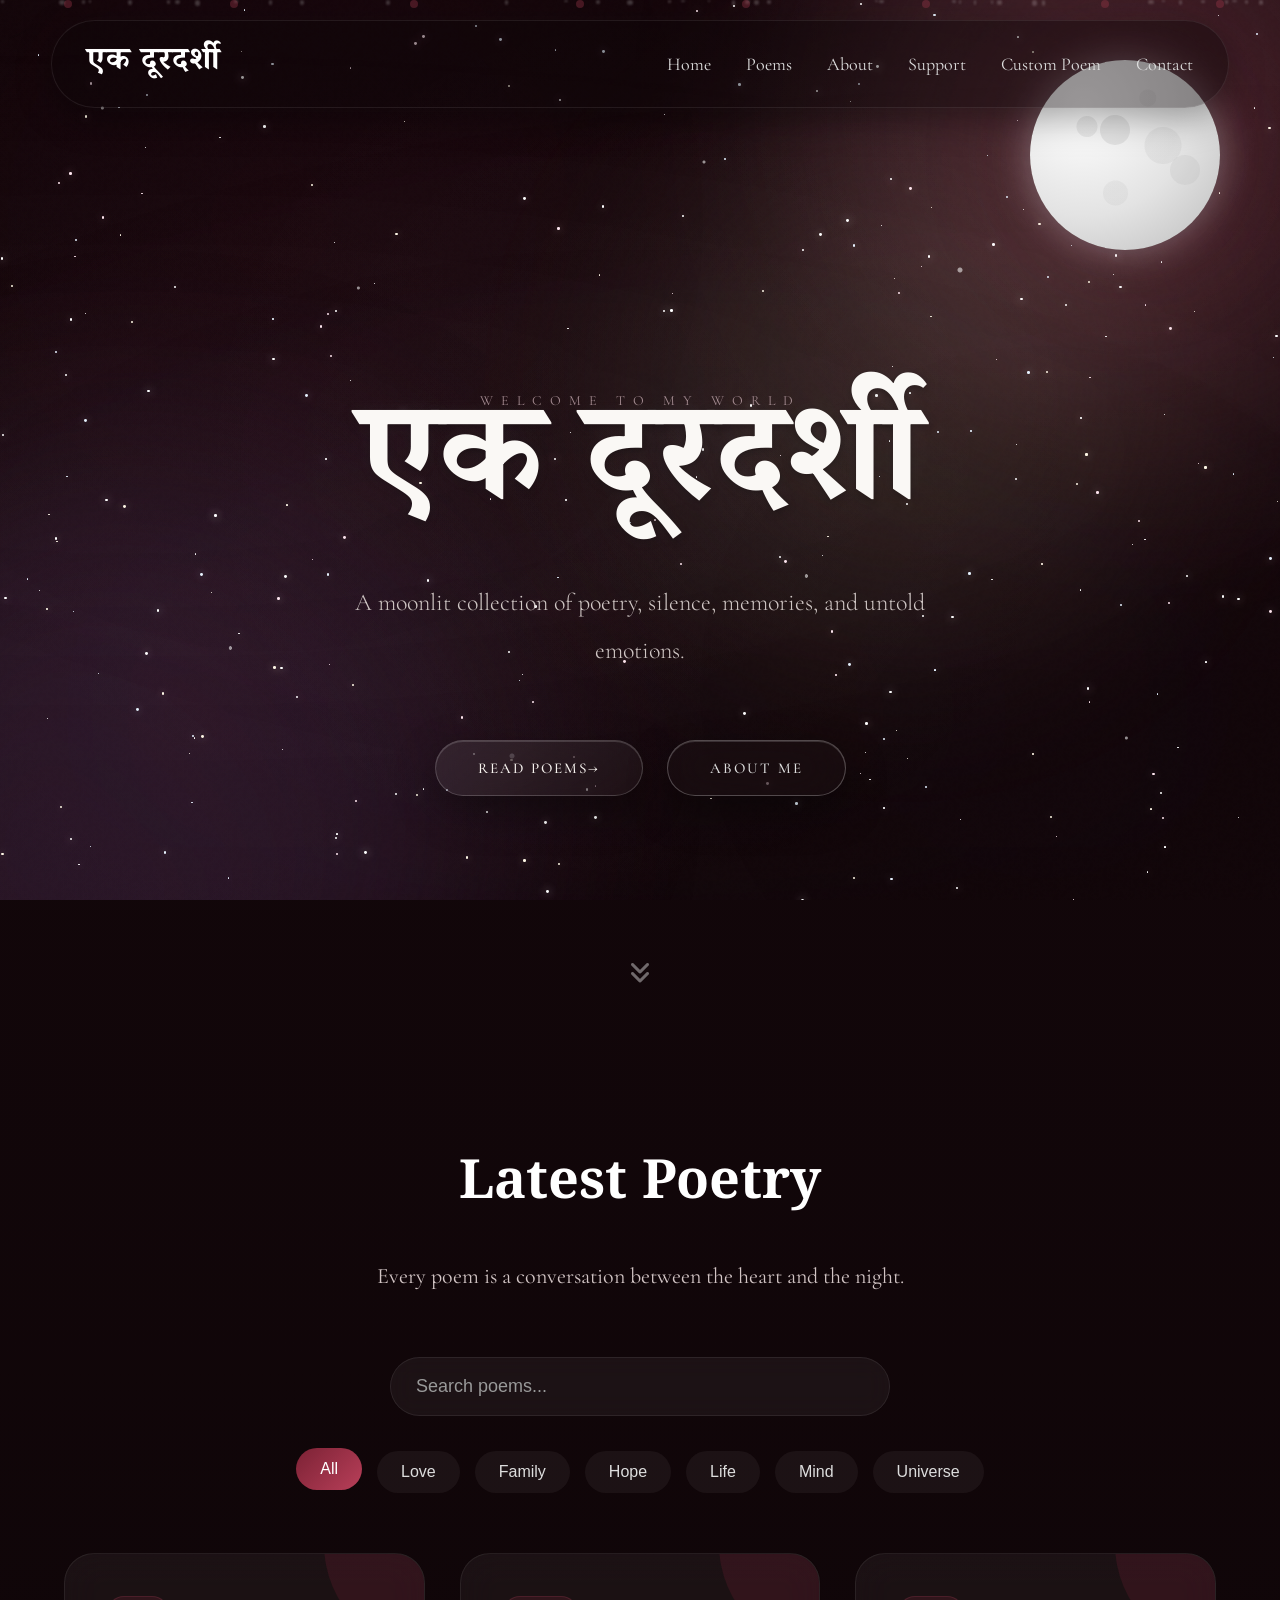
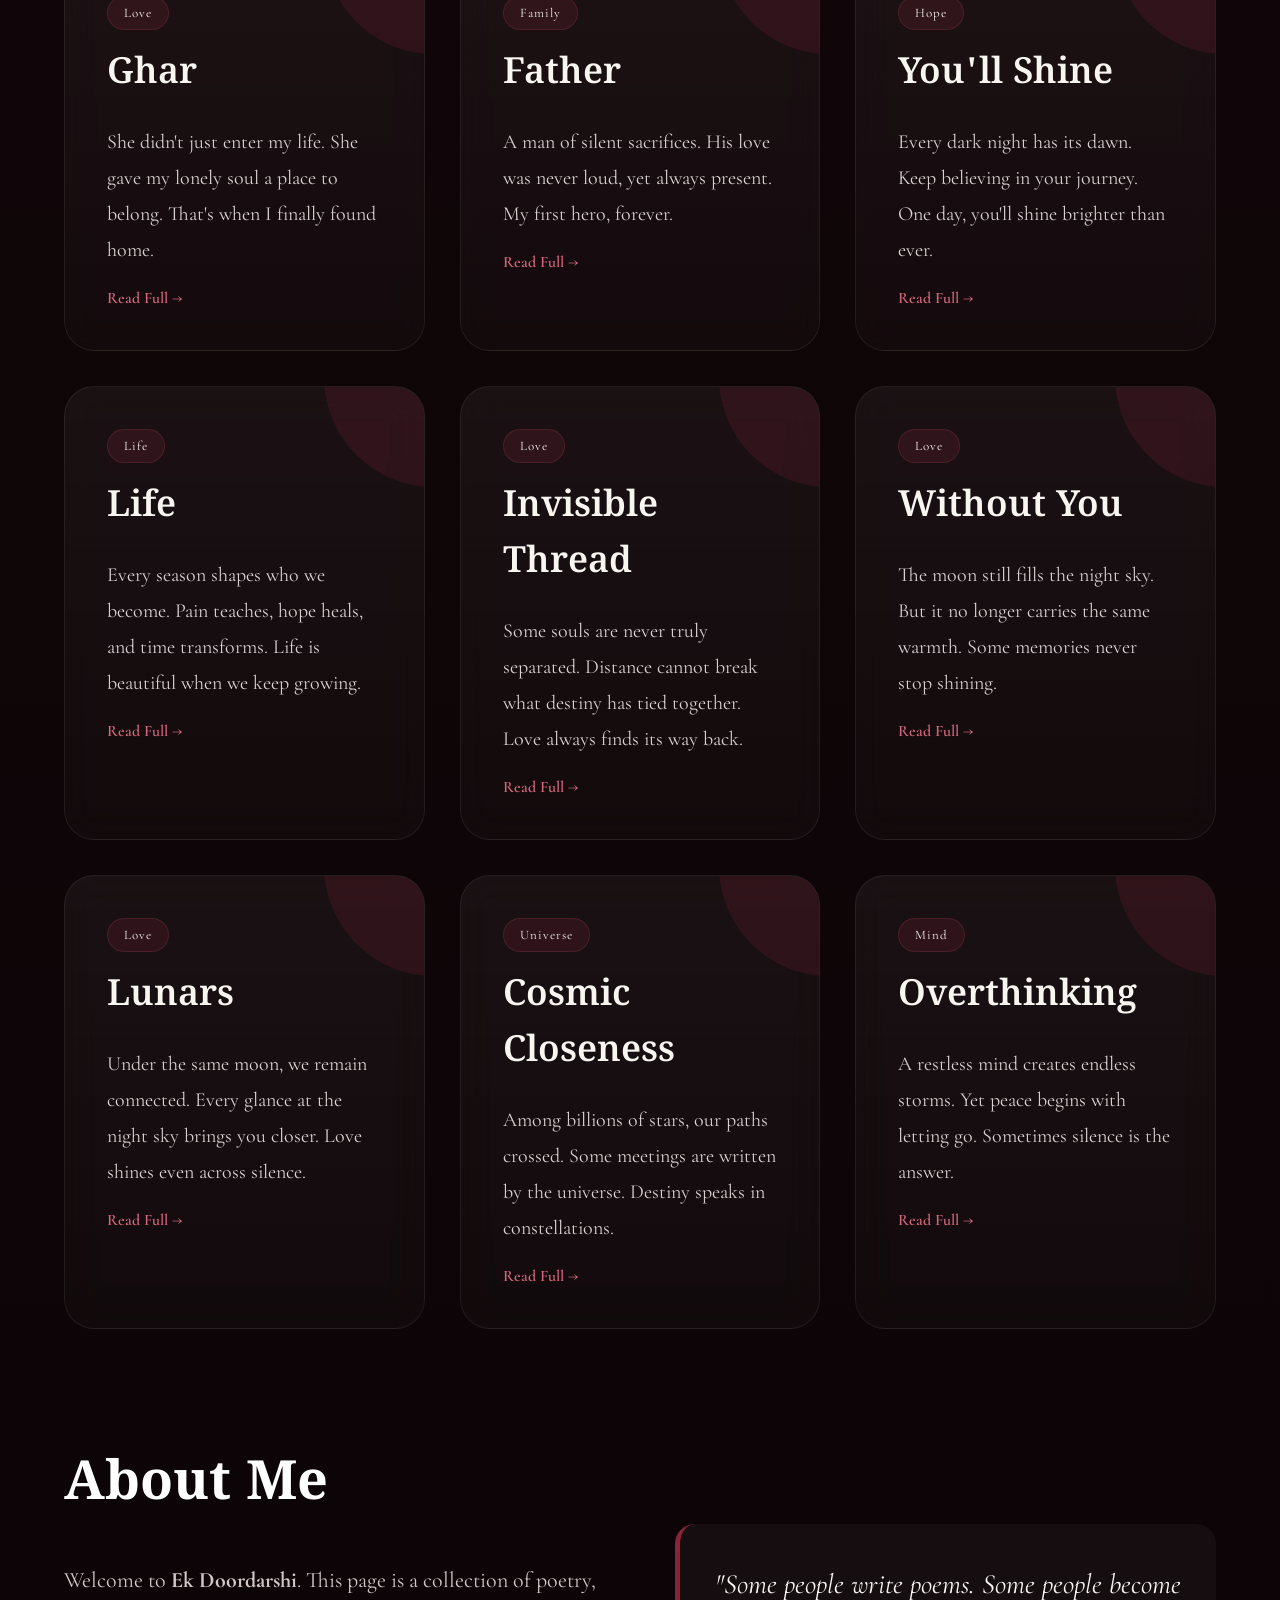
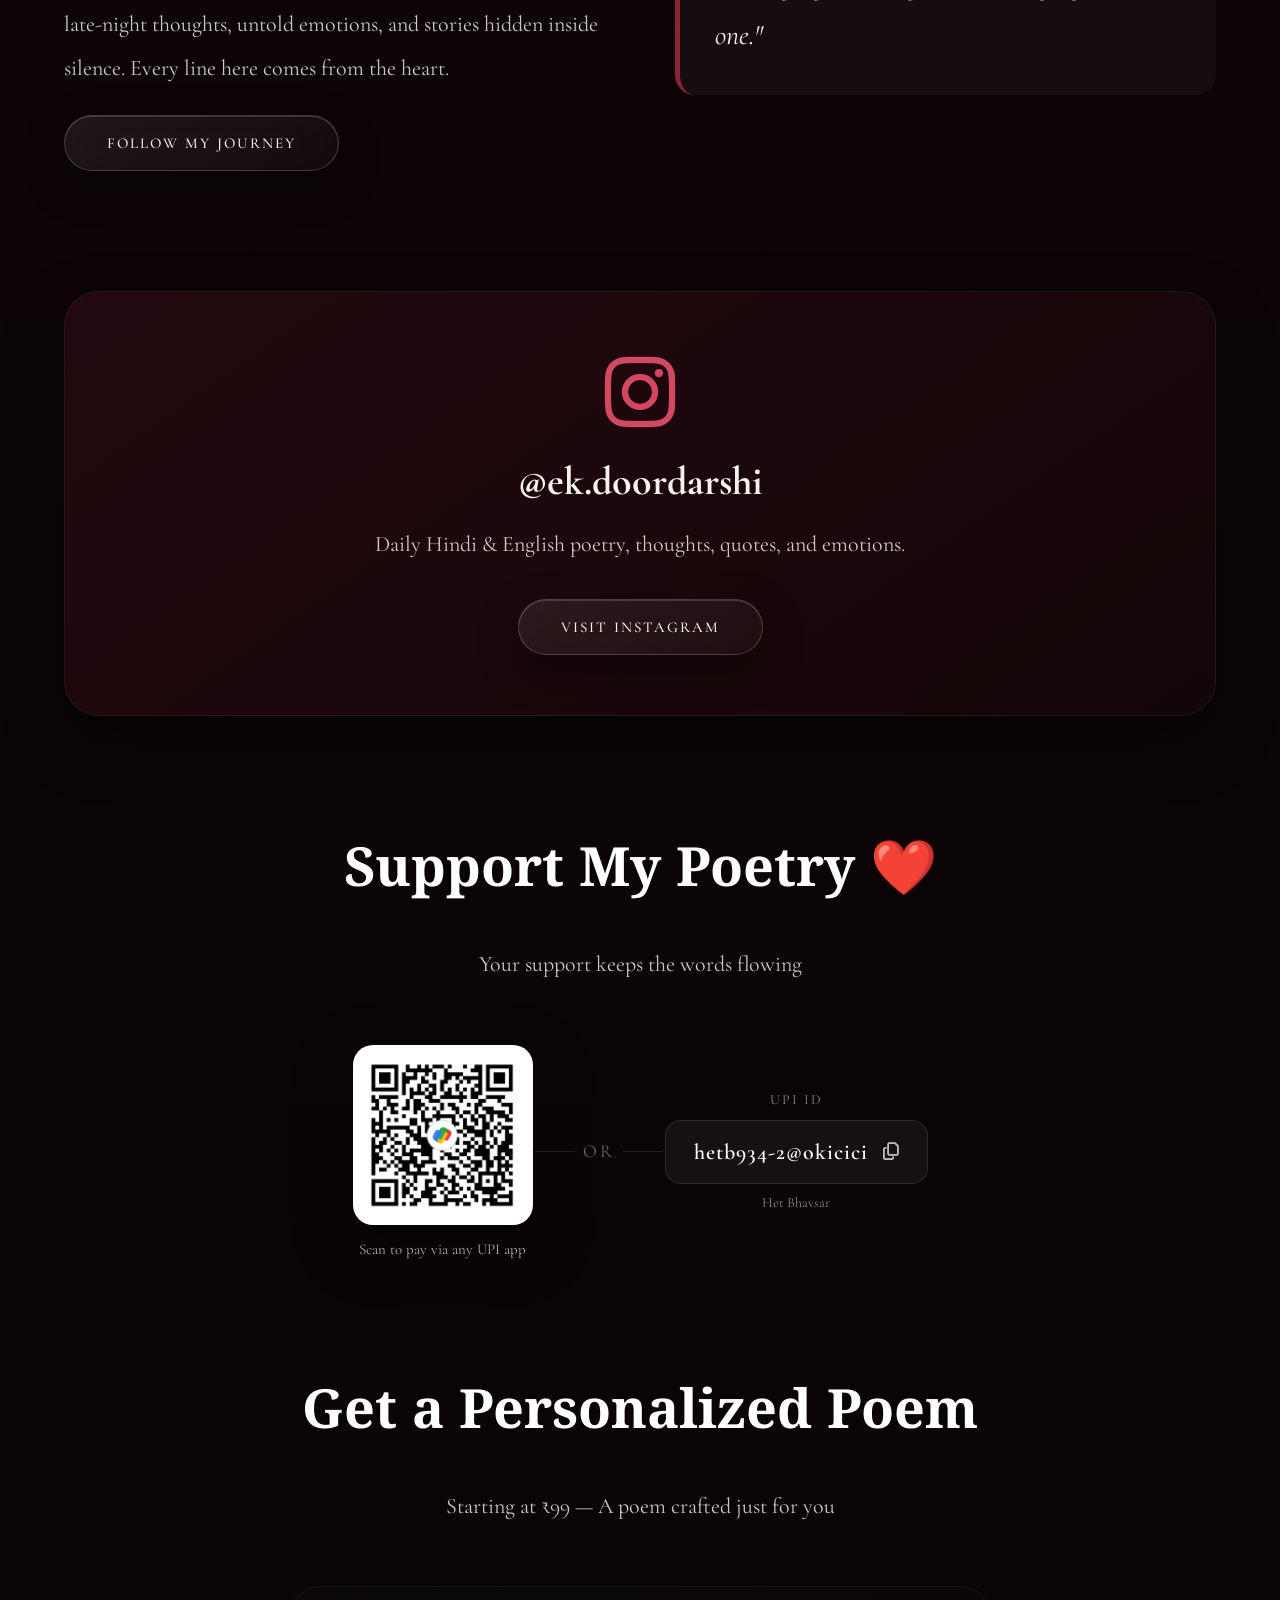
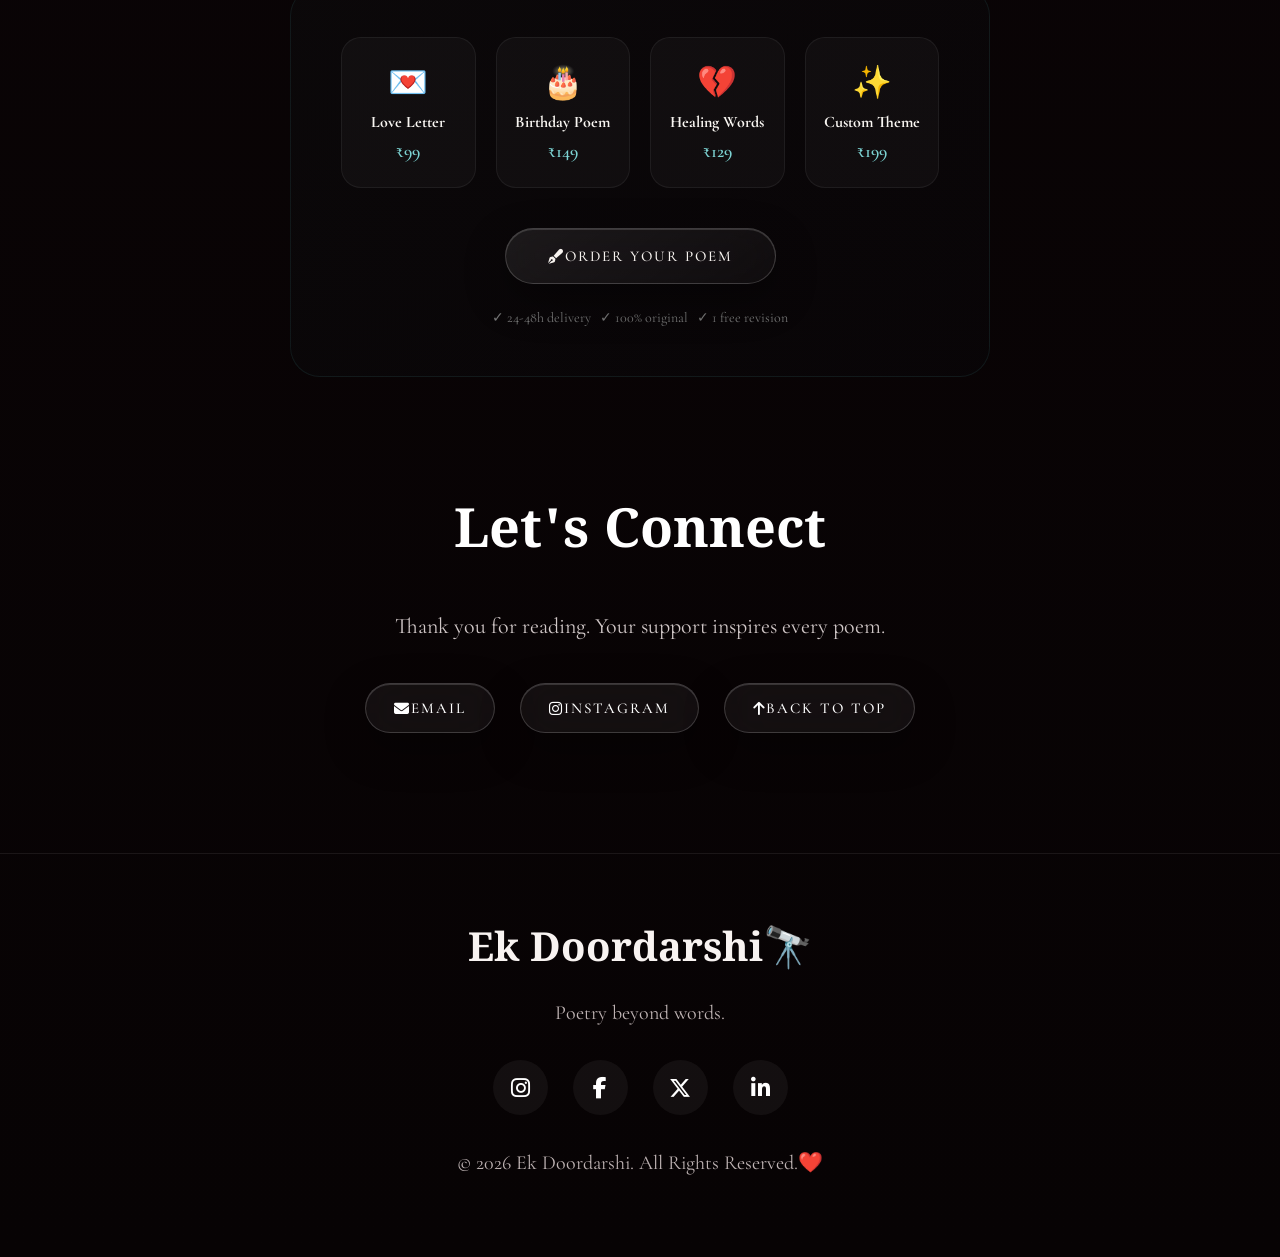
==== commit 232d21a8: "Add files via upload" ====
--- a/index.html
+++ b/index.html
@@ -3,424 +3,569 @@
 
 <head>
 
-<meta charset="UTF-8">
-<meta name="viewport" content="width=device-width, initial-scale=1.0">
-
-<title>Ek Doordarshi | Poetry</title>
-
-<link rel="preconnect" href="https://fonts.googleapis.com">
-<link rel="preconnect" href="https://fonts.gstatic.com" crossorigin>
-
-<link href="https://fonts.googleapis.com/css2?family=Cormorant+Garamond:wght@300;400;500;600;700&family=Noto+Serif+Devanagari:wght@400;500;700&display=swap" rel="stylesheet">
-
-<link rel="stylesheet"
-href="https://cdnjs.cloudflare.com/ajax/libs/font-awesome/6.6.0/css/all.min.css">
-
-<link rel="stylesheet" href="style.css">
-
-<link rel="stylesheet" href="atmosphere.css">
+    <meta charset="UTF-8">
+    <meta name="viewport" content="width=device-width, initial-scale=1.0">
+
+    <!-- ============ SEO META TAGS ============ -->
+    <title>Ek Doordarshi | Hindi & English Poetry, Shayari, Kavita</title>
+    <meta name="description" content="Ek Doordarshi par padhiye dil se likhi gayi Hindi & English poetry, shayari aur kavitayein — pyaar, parivaar, ummeed aur zindagi ke jazbaat par. Apni khud ki personalized poem bhi order karein.">
+    <meta name="keywords" content="hindi poetry, hindi shayari, love shayari, hindi kavita, ek doordarshi, poems in hindi, custom poem, personalized poem india, hindi poetry blog, sad shayari, hope poetry, family poetry hindi">
+    <meta name="robots" content="index, follow">
+    <meta name="author" content="Het Bhavsar">
+    <meta name="language" content="Hindi, English">
+    <meta name="revisit-after" content="7 days">
+    <link rel="canonical" href="https://www.ekdoordarshi.com/">
+
+    <!-- ============ FAVICON ============ -->
+    <link rel="icon" type="image/png" href="favicon.png">
+
+    <!-- ============ OPEN GRAPH / FACEBOOK ============ -->
+    <meta property="og:type" content="website">
+    <meta property="og:title" content="Ek Doordarshi | Hindi & English Poetry">
+    <meta property="og:description" content="Dil se likhi gayi Hindi & English poetry — pyaar, parivaar, ummeed aur zindagi ke jazbaat. Apni personalized poem order karein sirf ₹99 se.">
+    <meta property="og:image" content="https://www.ekdoordarshi.com/og-image.jpg">
+    <meta property="og:url" content="https://www.ekdoordarshi.com/">
+    <meta property="og:site_name" content="Ek Doordarshi">
+    <meta property="og:locale" content="hi_IN">
+
+    <!-- ============ TWITTER CARD ============ -->
+    <meta name="twitter:card" content="summary_large_image">
+    <meta name="twitter:title" content="Ek Doordarshi | Hindi & English Poetry">
+    <meta name="twitter:description" content="Dil se likhi gayi Hindi & English poetry — pyaar, parivaar, ummeed aur zindagi ke jazbaat.">
+    <meta name="twitter:image" content="https://www.ekdoordarshi.com/og-image.jpg">
+
+    <meta name="theme-color" content="#0b0b1e">
+
+    <link rel="preconnect" href="https://fonts.googleapis.com">
+    <link rel="preconnect" href="https://fonts.gstatic.com" crossorigin>
+
+    <link href="https://fonts.googleapis.com/css2?family=Cormorant+Garamond:wght@300;400;500;600;700&family=Noto+Serif+Devanagari:wght@400;500;700&display=swap" rel="stylesheet">
+
+    <link rel="stylesheet" href="https://cdnjs.cloudflare.com/ajax/libs/font-awesome/6.6.0/css/all.min.css">
+
+    <link rel="stylesheet" href="style.css">
+
+    <link rel="stylesheet" href="atmosphere.css">
+
+    <!-- ============ GOOGLE ADSENSE ============ -->
+    <!-- Apna AdSense Publisher ID yaha daalna: ca-pub-XXXXXXXXXXXXXXXX -->
+    <script async src="https://pagead2.googlesyndication.com/pagead/js/adsbygoogle.js?client=ca-pub-9940489981502069"
+     crossorigin="anonymous"></script>
+
+    <!-- ============ JSON-LD STRUCTURED DATA ============ -->
+    <script type="application/ld+json">
+    {
+      "@context": "https://schema.org",
+      "@type": "WebSite",
+      "name": "Ek Doordarshi",
+      "url": "https://www.ekdoordarshi.com/",
+      "description": "Hindi & English poetry, shayari aur kavitayein blog.",
+      "inLanguage": ["hi", "en"],
+      "author": {
+        "@type": "Person",
+        "name": "Het Bhavsar"
+      }
+    }
+    </script>
 
 </head>
 
 <body>
 
     <div class="aurora">
-    <span></span>
-    <span></span>
-    <span></span>
-</div>
+        <span></span>
+        <span></span>
+        <span></span>
+    </div>
 
     <div id="starfield"></div>
 
     <div id="shooting-stars"></div>
 
-<div id="progressBar"></div>
-
-<div class="sky">
-    <div class="aurora"></div>
-    <div class="stars"></div>
-    <div class="shooting-stars"></div>
-</div>
-
-<div class="moon"></div>
-
-<div class="background-animation">
-<span></span>
-<span></span>
-<span></span>
-<span></span>
-<span></span>
-<span></span>
-<span></span>
-<span></span>
-</div>
-
-
-<nav>
-
-<div class="logo">
-एक दूरदर्शी
-</div>
-
-<ul>
-
-<li><a href="#home">Home</a></li>
-
-<li><a href="#poems">Poems</a></li>
-
-<li><a href="#about">About</a></li>
-
-<li><a href="#instagram">Instagram</a></li>
-
-<li><a href="#contact">Contact</a></li>
-
-</ul>
-
-</nav>
-
-<header id="home">
-
-<div class="hero-content">
-
-<small class="hero-small">
-WELCOME TO MY WORLD
-</small>
-
-<h1>
-एक दूरदर्शी
-</h1>
-
-<p class="hero-text">
-
-A moonlit collection of poetry,
-silence, memories,
-and untold emotions.
-
-</p>
-
-<div class="hero-buttons">
-
-<a href="#poems" class="btn">
-Read Poems
-<span>→</span>
-</a>
-
-<a href="#about" class="btn secondary">
-About Me
-</a>
-
-</div>
-
-
-
-<div class="scroll-down">
-<i class="fa-solid fa-angles-down"></i>
-</div>
-
-</div>
-
-</header>
-
-<section id="poems">
-
-<h2>Latest Poetry</h2>
-
-<p class="subtitle">
-
-Every poem is a conversation between the heart and the night.
-
-</p>
-
-<div class="search-box">
-
-<input
-type="text"
-id="searchInput"
-placeholder="Search poems...">
-
-</div>
-
-<div class="categories">
-
-<button class="active">All</button>
-
-<button>Love</button>
-
-<button>Family</button>
-
-<button>Hope</button>
-
-<button>Life</button>
-
-<button>Mind</button>
-
-<button>Universe</button>
-
-</div>
-
-<div class="cards">
-
-<!-- Ghar -->
-<div class="card">
-    <span class="tag">Love</span>
-    <h3>Ghar</h3>
-    <p>
-        She didn't just enter my life.
-        She gave my lonely soul a place to belong.
-        That's when I finally found home.
-    </p>
-    <a href="poem.html">Read Full →</a>
-</div>
-
-<!-- Father -->
-<div class="card">
-    <span class="tag">Family</span>
-    <h3>Father</h3>
-    <p>
-        A man of silent sacrifices.
-        His love was never loud, yet always present.
-        My first hero, forever.
-    </p>
-    <a href="father.html">Read Full →</a>
-</div>
-
-<!-- You'll Shine -->
-<div class="card">
-    <span class="tag">Hope</span>
-    <h3>You'll Shine</h3>
-    <p>
-        Every dark night has its dawn.
-        Keep believing in your journey.
-        One day, you'll shine brighter than ever.
-    </p>
-    <a href="shine.html">Read Full →</a>
-</div>
-
-<!-- Life -->
-<div class="card">
-    <span class="tag">Life</span>
-    <h3>Life</h3>
-    <p>
-        Every season shapes who we become.
-        Pain teaches, hope heals, and time transforms.
-        Life is beautiful when we keep growing.
-    </p>
-    <a href="life.html">Read Full →</a>
-</div>
-
-<!-- Invisible Thread -->
-<div class="card">
-    <span class="tag">Love</span>
-    <h3>Invisible Thread</h3>
-    <p>
-        Some souls are never truly separated.
-        Distance cannot break what destiny has tied together.
-        Love always finds its way back.
-    </p>
-    <a href="invisible.html">Read Full →</a>
-</div>
-
-<!-- Without You -->
-<div class="card">
-    <span class="tag">Love</span>
-    <h3>Without You</h3>
-    <p>
-        The moon still fills the night sky.
-        But it no longer carries the same warmth.
-        Some memories never stop shining.
-    </p>
-    <a href="withoutyou.html">Read Full →</a>
-</div>
-
-<!-- Lunars -->
-<div class="card">
-    <span class="tag">Love</span>
-    <h3>Lunars</h3>
-    <p>
-        Under the same moon, we remain connected.
-        Every glance at the night sky brings you closer.
-        Love shines even across silence.
-    </p>
-    <a href="lunars.html">Read Full →</a>
-</div>
-
-<!-- Cosmic Closeness -->
-<div class="card">
-    <span class="tag">Universe</span>
-    <h3>Cosmic Closeness</h3>
-    <p>
-        Among billions of stars, our paths crossed.
-        Some meetings are written by the universe.
-        Destiny speaks in constellations.
-    </p>
-    <a href="cosmic.html">Read Full →</a>
-</div>
-
-<!-- Overthinking -->
-<div class="card">
-    <span class="tag">Mind</span>
-    <h3>Overthinking</h3>
-    <p>
-        A restless mind creates endless storms.
-        Yet peace begins with letting go.
-        Sometimes silence is the answer.
-    </p>
-    <a href="overthink.html">Read Full →</a>
-</div>
-
-</div>
-
-</section>
-
-<section id="about" class="hidden">
-
-<div class="about-content">
-
-<h2>About Me</h2>
-
-<p>
-
-Welcome to <strong>Ek Doordarshi</strong>.
-
-This page is a collection of poetry,
-late-night thoughts,
-untold emotions,
-and stories hidden inside silence.
-
-Every line here comes from the heart.
-
-</p>
-
-<a href="#instagram" class="btn">
-Follow My Journey
-</a>
-
-</div>
-
-<div class="about-quote">
-
-"Some people write poems.
-Some people become one."
-
-</div>
-
-</section>
-
-<section id="instagram" class="hidden">
-
-<div class="instagram-box">
-
-<i class="fab fa-instagram"></i>
-
-<h3>@ek.doordarshi</h3>
-
-<p>
-
-Daily Hindi & English poetry,
-thoughts,
-quotes,
-and emotions.
-
-</p>
-
-<a href="https://instagram.com/ek.doordarshi"
-target="_blank"
-class="btn">
-
-Visit Instagram
-
-</a>
-
-</div>
-
-</section>
-
-<section id="contact" class="hidden">
-
-<h2>Let's Connect</h2>
-
-<p>
-
-Thank you for reading.
-
-Your support inspires every poem.
-
-</p>
-
-<div class="contact-links">
-
-<a href="mailto:ekdoordarshi@gmail.com" class="btn">
-
-<i class="fa-solid fa-envelope"></i>
-
-Email
-
-</a>
-
-<a href="https://instagram.com/ek.doordarshi" target="_blank" class="btn">
-
-<i class="fab fa-instagram"></i>
-
-Instagram
-
-</a>
-
-<a href="#home" class="btn">
-
-<i class="fa-solid fa-arrow-up"></i>
-
-Back to Top
-
-</a>
-
-</div>
-
-</section>
-
-<footer>
-
-<h2>Ek Doordarshi🔭</h2>
-
-<p>
-
-Poetry beyond words.
-
-</p>
-
-<div class="socials">
-
-<a href="https://instagram.com/ek.doordarshi" target="_blank">
-<i class="fab fa-instagram"></i>
-</a>
-
-<a href="#">
-<i class="fab fa-facebook-f"></i>
-</a>
-
-<a href="#">
-<i class="fab fa-x-twitter"></i>
-</a>
-
-<a href="#">
-<i class="fab fa-linkedin-in"></i>
-</a>
-
-</div>
-
-<p>
-
-© <span id="year"></span> Ek Doordarshi.
-All Rights Reserved.❤️
-
-</p>
-
-</footer>
-
-<script src="script.js"></script>
-
-<script src="atmosphere.js"></script>
+    <div id="progressBar"></div>
+
+    <div class="sky">
+        <div class="aurora"></div>
+        <div class="stars"></div>
+        <div class="shooting-stars"></div>
+    </div>
+
+    <div class="moon"></div>
+
+    <div class="background-animation">
+        <span></span>
+        <span></span>
+        <span></span>
+        <span></span>
+        <span></span>
+        <span></span>
+        <span></span>
+        <span></span>
+    </div>
+
+
+    <nav>
+
+        <div class="logo">
+            एक दूरदर्शी
+        </div>
+
+        <ul>
+
+            <li><a href="#home">Home</a></li>
+
+            <li><a href="#poems">Poems</a></li>
+
+            <li><a href="#about">About</a></li>
+
+            <li><a href="#donate">Support</a></li>
+
+            <li><a href="#custom-poem">Custom Poem</a></li>
+
+            <li><a href="#contact">Contact</a></li>
+
+        </ul>
+
+    </nav>
+
+    <header id="home">
+
+        <div class="hero-content">
+
+            <small class="hero-small">
+                WELCOME TO MY WORLD
+            </small>
+
+            <h1>
+                एक दूरदर्शी
+            </h1>
+
+            <p class="hero-text">
+
+                A moonlit collection of poetry,
+                silence, memories,
+                and untold emotions.
+
+            </p>
+
+            <div class="hero-buttons">
+
+                <a href="#poems" class="btn">
+                    Read Poems
+                    <span>→</span>
+                </a>
+
+                <a href="#about" class="btn secondary">
+                    About Me
+                </a>
+
+            </div>
+
+            <div class="scroll-down">
+                <i class="fa-solid fa-angles-down"></i>
+            </div>
+
+        </div>
+
+    </header>
+
+    <section id="poems">
+
+        <h2>Latest Poetry</h2>
+
+        <p class="subtitle">
+
+            Every poem is a conversation between the heart and the night.
+
+        </p>
+
+        <div class="search-box">
+
+            <input type="text" id="searchInput" placeholder="Search poems...">
+
+        </div>
+
+        <div class="categories">
+
+            <button class="active">All</button>
+
+            <button>Love</button>
+
+            <button>Family</button>
+
+            <button>Hope</button>
+
+            <button>Life</button>
+
+            <button>Mind</button>
+
+            <button>Universe</button>
+
+        </div>
+
+        <div class="cards">
+
+            <!-- Ghar -->
+            <div class="card">
+                <span class="tag">Love</span>
+                <h3>Ghar</h3>
+                <p>
+                    She didn't just enter my life.
+                    She gave my lonely soul a place to belong.
+                    That's when I finally found home.
+                </p>
+                <a href="poem.html">Read Full →</a>
+            </div>
+
+            <!-- Father -->
+            <div class="card">
+                <span class="tag">Family</span>
+                <h3>Father</h3>
+                <p>
+                    A man of silent sacrifices.
+                    His love was never loud, yet always present.
+                    My first hero, forever.
+                </p>
+                <a href="father.html">Read Full →</a>
+            </div>
+
+            <!-- You'll Shine -->
+            <div class="card">
+                <span class="tag">Hope</span>
+                <h3>You'll Shine</h3>
+                <p>
+                    Every dark night has its dawn.
+                    Keep believing in your journey.
+                    One day, you'll shine brighter than ever.
+                </p>
+                <a href="shine.html">Read Full →</a>
+            </div>
+
+            <!-- Life -->
+            <div class="card">
+                <span class="tag">Life</span>
+                <h3>Life</h3>
+                <p>
+                    Every season shapes who we become.
+                    Pain teaches, hope heals, and time transforms.
+                    Life is beautiful when we keep growing.
+                </p>
+                <a href="life.html">Read Full →</a>
+            </div>
+
+            <!-- Invisible Thread -->
+            <div class="card">
+                <span class="tag">Love</span>
+                <h3>Invisible Thread</h3>
+                <p>
+                    Some souls are never truly separated.
+                    Distance cannot break what destiny has tied together.
+                    Love always finds its way back.
+                </p>
+                <a href="invisible.html">Read Full →</a>
+            </div>
+
+            <!-- Without You -->
+            <div class="card">
+                <span class="tag">Love</span>
+                <h3>Without You</h3>
+                <p>
+                    The moon still fills the night sky.
+                    But it no longer carries the same warmth.
+                    Some memories never stop shining.
+                </p>
+                <a href="withoutyou.html">Read Full →</a>
+            </div>
+
+            <!-- Lunars -->
+            <div class="card">
+                <span class="tag">Love</span>
+                <h3>Lunars</h3>
+                <p>
+                    Under the same moon, we remain connected.
+                    Every glance at the night sky brings you closer.
+                    Love shines even across silence.
+                </p>
+                <a href="lunars.html">Read Full →</a>
+            </div>
+
+            <!-- Cosmic Closeness -->
+            <div class="card">
+                <span class="tag">Universe</span>
+                <h3>Cosmic Closeness</h3>
+                <p>
+                    Among billions of stars, our paths crossed.
+                    Some meetings are written by the universe.
+                    Destiny speaks in constellations.
+                </p>
+                <a href="cosmic.html">Read Full →</a>
+            </div>
+
+            <!-- Overthinking -->
+            <div class="card">
+                <span class="tag">Mind</span>
+                <h3>Overthinking</h3>
+                <p>
+                    A restless mind creates endless storms.
+                    Yet peace begins with letting go.
+                    Sometimes silence is the answer.
+                </p>
+                <a href="overthink.html">Read Full →</a>
+            </div>
+
+        </div>
+
+    </section>
+
+    <section id="about" class="hidden">
+
+        <div class="about-content">
+
+            <h2>About Me</h2>
+
+            <p>
+
+                Welcome to <strong>Ek Doordarshi</strong>.
+
+                This page is a collection of poetry,
+                late-night thoughts,
+                untold emotions,
+                and stories hidden inside silence.
+
+                Every line here comes from the heart.
+
+            </p>
+
+            <a href="#instagram" class="btn">
+                Follow My Journey
+            </a>
+
+        </div>
+
+        <div class="about-quote">
+
+            "Some people write poems.
+            Some people become one."
+
+        </div>
+
+    </section>
+
+    <section id="instagram" class="hidden">
+
+        <div class="instagram-box">
+
+            <i class="fab fa-instagram"></i>
+
+            <h3>@ek.doordarshi</h3>
+
+            <p>
+
+                Daily Hindi & English poetry,
+                thoughts,
+                quotes,
+                and emotions.
+
+            </p>
+
+            <a href="https://instagram.com/ek.doordarshi" target="_blank" class="btn">
+
+                Visit Instagram
+
+            </a>
+
+        </div>
+
+    </section>
+
+    <!-- ==========================================
+         🎁 DONATE SECTION — NEW!
+         ========================================== -->
+    <section id="donate" class="hidden">
+
+        <h2>Support My Poetry ❤️</h2>
+
+        <p class="subtitle">Your support keeps the words flowing</p>
+
+        <div class="donate-box">
+
+            <!-- QR Code -->
+            <div class="qr-section">
+                <div class="qr-frame">
+                    <img src="upi.png" alt="UPI QR Code - Het Bhavsar">
+                </div>
+                <p class="qr-text">Scan to pay via any UPI app</p>
+            </div>
+
+            <div class="donate-or">OR</div>
+
+            <!-- UPI ID -->
+            <div class="upi-section">
+                <p class="upi-label">UPI ID</p>
+                <div class="upi-id-box" onclick="copyUPI()">
+                    <span id="upiId">hetb934-2@okicici</span>
+                    <i class="fa-regular fa-copy" id="copyIcon"></i>
+                </div>
+                <p class="upi-name">Het Bhavsar</p>
+            </div>
+
+        </div>
+
+    </section>
+
+    <!-- ==========================================
+         ✍️ CUSTOM POEM — NEW!
+         ========================================== -->
+    <section id="custom-poem" class="hidden">
+
+        <h2>Get a Personalized Poem</h2>
+
+        <p class="subtitle">Starting at ₹99 — A poem crafted just for you</p>
+
+        <div class="custom-poem-box">
+
+            <div class="poem-types">
+                <div class="poem-type">
+                    <span>💌</span>
+                    <h4>Love Letter</h4>
+                    <p>₹99</p>
+                </div>
+                <div class="poem-type">
+                    <span>🎂</span>
+                    <h4>Birthday Poem</h4>
+                    <p>₹149</p>
+                </div>
+                <div class="poem-type">
+                    <span>💔</span>
+                    <h4>Healing Words</h4>
+                    <p>₹129</p>
+                </div>
+                <div class="poem-type">
+                    <span>✨</span>
+                    <h4>Custom Theme</h4>
+                    <p>₹199</p>
+                </div>
+            </div>
+
+            <a href="https://docs.google.com/forms/d/e/1FAIpQLSdePaxWQMRrYejSgUGhs-bP55lgu1JCKyecu0AYn9-LxW0R5w/viewform"
+               target="_blank"
+               rel="noopener noreferrer"
+               class="btn">
+                <i class="fa-solid fa-pen-fancy"></i>
+                Order Your Poem
+            </a>
+
+            <p class="delivery-note">✓ 24-48h delivery &nbsp; ✓ 100% original &nbsp; ✓ 1 free revision</p>
+
+        </div>
+
+    </section>
+
+    <!-- ============ INLINE AD SLOT (example placement) ============ -->
+    <div class="ad-slot" style="text-align:center; margin: 8px auto;">
+        <ins class="adsbygoogle"
+             style="display:block"
+             data-ad-client="ca-pub-9940489981502069"
+             data-ad-slot="XXXXXXXXXX"
+             data-ad-format="auto"
+             data-full-width-responsive="true"></ins>
+        <script>
+             (adsbygoogle = window.adsbygoogle || []).push({});
+        </script>
+    </div>
+
+    <section id="contact" class="hidden">
+
+        <h2>Let's Connect</h2>
+
+        <p>
+
+            Thank you for reading.
+
+            Your support inspires every poem.
+
+        </p>
+
+        <div class="contact-links">
+
+            <a href="mailto:ekdoordarshi@gmail.com" class="btn">
+
+                <i class="fa-solid fa-envelope"></i>
+
+                Email
+
+            </a>
+
+            <a href="https://instagram.com/ek.doordarshi" target="_blank" class="btn">
+
+                <i class="fab fa-instagram"></i>
+
+                Instagram
+
+            </a>
+
+            <a href="#home" class="btn">
+
+                <i class="fa-solid fa-arrow-up"></i>
+
+                Back to Top
+
+            </a>
+
+        </div>
+
+    </section>
+
+    <footer>
+
+        <h2>Ek Doordarshi🔭</h2>
+
+        <p>
+
+            Poetry beyond words.
+
+        </p>
+
+        <div class="socials">
+
+            <a href="https://instagram.com/ek.doordarshi" target="_blank">
+                <i class="fab fa-instagram"></i>
+            </a>
+
+            <a href="#">
+                <i class="fab fa-facebook-f"></i>
+            </a>
+
+            <a href="#">
+                <i class="fab fa-x-twitter"></i>
+            </a>
+
+            <a href="#">
+                <i class="fab fa-linkedin-in"></i>
+            </a>
+
+        </div>
+
+        <p>
+
+            © <span id="year"></span> Ek Doordarshi.
+            All Rights Reserved.❤️
+
+        </p>
+
+    </footer>
+
+    <!-- Toast -->
+    <div id="toast" class="toast">
+        <i class="fa-solid fa-check-circle"></i>
+        <span id="toast-message">Copied!</span>
+    </div>
+
+    <script src="script.js"></script>
+
+    <script src="atmosphere.js"></script>
 
 
 </body>
 
-</html>
+</html>
--- a/style.css
+++ b/style.css
@@ -1,79 +1,57 @@
 /* =========================================
-   EK DOORDARSHI - STYLE.CSS (CLEANED)
-   Global • Background • Moon • Navbar • Hero
-   Sections • Search • Cards • About • Footer
+   EK DOORDARSHI - STYLE.CSS (ORIGINAL + NEW)
 ========================================= */
 
 @import url('https://fonts.googleapis.com/css2?family=Cormorant+Garamond:wght@300;400;500;600;700&family=Noto+Serif+Devanagari:wght@400;500;600;700&display=swap');
 
 :root {
-  --bg: #080405;
-  --bg2: #14080b;
-  --card: rgba(255, 255, 255, .05);
-  --glass: rgba(255, 255, 255, .07);
-  --border: rgba(255, 255, 255, .12);
-
-  --primary: #6d1f2c;
-  --primary-light: #9d3046;
-  --primary-dark: #3b0c17;
-
-  --text: #f8f3f1;
-  --muted: #d4c9c6;
-
-  --shadow: 0 20px 60px rgba(0, 0, 0, .45);
+    --bg: #080405;
+    --bg2: #14080b;
+    --card: rgba(255, 255, 255, .05);
+    --glass: rgba(255, 255, 255, .07);
+    --border: rgba(255, 255, 255, .12);
+    --primary: #6d1f2c;
+    --primary-light: #9d3046;
+    --primary-dark: #3b0c17;
+    --text: #f8f3f1;
+    --muted: #d4c9c6;
+    --shadow: 0 20px 60px rgba(0, 0, 0, .45);
 }
 
 * {
-  margin: 0;
-  padding: 0;
-  box-sizing: border-box;
+    margin: 0;
+    padding: 0;
+    box-sizing: border-box;
 }
 
 html {
-  scroll-behavior: smooth;
-  scroll-padding-top: 100px;
+    scroll-behavior: smooth;
+    scroll-padding-top: 100px;
 }
 
 body {
-  font-family: 'Cormorant Garamond', serif;
-  background: 
-linear-gradient(180deg,#14070b 0%,#0d0507 45%,#070304 100%);
-  color: var(--text);
-  overflow-x: hidden;
-  min-height: 100vh;
-  animation: fadeUp .8s ease;
+    font-family: 'Cormorant Garamond', serif;
+    background: linear-gradient(180deg, #14070b 0%, #0d0507 45%, #070304 100%);
+    color: var(--text);
+    overflow-x: hidden;
+    min-height: 100vh;
+    animation: fadeUp .8s ease;
 }
 
 /*==========================================
           SOFT BACKGROUND LIGHT
 ==========================================*/
 
-body::before{
-
-    content:"";
-
-    position:fixed;
-
-    inset:0;
-
-    pointer-events:none;
-
-    z-index:-10;
-
+body::before {
+    content: "";
+    position: fixed;
+    inset: 0;
+    pointer-events: none;
+    z-index: -10;
     background:
-
-        radial-gradient(circle at 85% 18%,
-        rgba(255,255,255,.025),
-        transparent 18%),
-
-        radial-gradient(circle at 15% 75%,
-        rgba(125,35,55,.08),
-        transparent 40%),
-
-        radial-gradient(circle at center,
-        rgba(255,255,255,.015),
-        transparent 60%);
-
+        radial-gradient(circle at 85% 18%, rgba(255, 255, 255, .025), transparent 18%),
+        radial-gradient(circle at 15% 75%, rgba(125, 35, 55, .08), transparent 40%),
+        radial-gradient(circle at center, rgba(255, 255, 255, .015), transparent 60%);
 }
 
 /* =====================
@@ -81,16 +59,16 @@
 ===================== */
 
 ::-webkit-scrollbar {
-  width: 10px;
+    width: 10px;
 }
 
 ::-webkit-scrollbar-track {
-  background: #12070a;
+    background: #12070a;
 }
 
 ::-webkit-scrollbar-thumb {
-  background: linear-gradient(var(--primary), #b13d57);
-  border-radius: 20px;
+    background: linear-gradient(var(--primary), #b13d57);
+    border-radius: 20px;
 }
 
 /* =====================
@@ -98,61 +76,41 @@
 ===================== */
 
 #progressBar {
-  position: fixed;
-  top: 0;
-  left: 0;
-  height: 4px;
-  width: 0;
-  background: linear-gradient(90deg, #8f263d, #d04f70);
-  z-index: 9999;
+    position: fixed;
+    top: 0;
+    left: 0;
+    height: 4px;
+    width: 0;
+    background: linear-gradient(90deg, #8f263d, #d04f70);
+    z-index: 9999;
 }
 
 /* =====================
    STARS
 ===================== */
 
-/*==========================================
-            PREMIUM STARS
-==========================================*/
-
-.stars{
-
-    position:fixed;
-
-    inset:0;
-
-    pointer-events:none;
-
-    z-index:-5;
-
-    opacity:.55;
-
+.stars {
+    position: fixed;
+    inset: 0;
+    pointer-events: none;
+    z-index: -5;
+    opacity: .55;
     background:
-
-    radial-gradient(circle at 8% 12%,#fff 1px,transparent 2px),
-    radial-gradient(circle at 18% 72%,#fff 1.5px,transparent 2px),
-    radial-gradient(circle at 28% 32%,#fff 1px,transparent 2px),
-    radial-gradient(circle at 40% 84%,#fff 2px,transparent 3px),
-    radial-gradient(circle at 55% 18%,#fff 1px,transparent 2px),
-    radial-gradient(circle at 63% 64%,#fff 1.5px,transparent 2px),
-    radial-gradient(circle at 75% 30%,#fff 2px,transparent 3px),
-    radial-gradient(circle at 88% 82%,#fff 1px,transparent 2px),
-    radial-gradient(circle at 94% 15%,#fff 1px,transparent 2px);
-
-    animation:starGlow 7s ease-in-out infinite alternate;
-
-}
-
-@keyframes starGlow{
-
-    from{
-        opacity:.35;
-    }
-
-    to{
-        opacity:.8;
-    }
-
+        radial-gradient(circle at 8% 12%, #fff 1px, transparent 2px),
+        radial-gradient(circle at 18% 72%, #fff 1.5px, transparent 2px),
+        radial-gradient(circle at 28% 32%, #fff 1px, transparent 2px),
+        radial-gradient(circle at 40% 84%, #fff 2px, transparent 3px),
+        radial-gradient(circle at 55% 18%, #fff 1px, transparent 2px),
+        radial-gradient(circle at 63% 64%, #fff 1.5px, transparent 2px),
+        radial-gradient(circle at 75% 30%, #fff 2px, transparent 3px),
+        radial-gradient(circle at 88% 82%, #fff 1px, transparent 2px),
+        radial-gradient(circle at 94% 15%, #fff 1px, transparent 2px);
+    animation: starGlow 7s ease-in-out infinite alternate;
+}
+
+@keyframes starGlow {
+    from { opacity: .35; }
+    to { opacity: .8; }
 }
 
 /* =====================
@@ -160,44 +118,43 @@
 ===================== */
 
 body::after {
-  content: "";
-  position: fixed;
-  width: 180px;
-  height: 2px;
-  background: linear-gradient(90deg, #fff, transparent);
-  top: 15%;
-  left: -20%;
-  transform: rotate(-25deg);
-  animation: shoot 9s linear infinite;
-  opacity: .7;
-  z-index: -3;
+    content: "";
+    position: fixed;
+    width: 180px;
+    height: 2px;
+    background: linear-gradient(90deg, #fff, transparent);
+    top: 15%;
+    left: -20%;
+    transform: rotate(-25deg);
+    animation: shoot 9s linear infinite;
+    opacity: .7;
+    z-index: -3;
 }
 
 @keyframes shoot {
-  0% {
-    left: -20%;
-    top: 15%;
-    opacity: 0;
-  }
-  8% {
-    opacity: 1;
-  }
-  18% {
-    left: 120%;
-    top: 45%;
-    opacity: 0;
-  }
-  100% {
-    opacity: 0;
-  }
+    0% {
+        left: -20%;
+        top: 15%;
+        opacity: 0;
+    }
+    8% {
+        opacity: 1;
+    }
+    18% {
+        left: 120%;
+        top: 45%;
+        opacity: 0;
+    }
+    100% {
+        opacity: 0;
+    }
 }
 
 /* =====================
    MOON
 ===================== */
 
-
- .moon{
+.moon {
     position: fixed;
     top: 60px;
     right: 60px;
@@ -205,66 +162,53 @@
     height: 190px;
     border-radius: 50%;
     background: radial-gradient(circle at 28% 25%,
-#ffffff 0%,
-#f3f3f3 25%,
-#e3e3e3 55%,
-#cfcfcf 78%,
-#b7b7b7 100%);
+        #ffffff 0%,
+        #f3f3f3 25%,
+        #e3e3e3 55%,
+        #cfcfcf 78%,
+        #b7b7b7 100%);
     box-shadow:
-        0 0 40px rgba(255,255,255,.35),
-        0 0 120px rgba(120,25,45,.20);
+        0 0 40px rgba(255, 255, 255, .35),
+        0 0 120px rgba(120, 25, 45, .20);
     overflow: hidden;
     z-index: -2;
     animation: moonFloat 8s ease-in-out infinite;
 }
 
-.moon::before{
-    content:"";
-    position:absolute;
-    inset:0;
-    border-radius:50%;
+.moon::before {
+    content: "";
+    position: absolute;
+    inset: 0;
+    border-radius: 50%;
     background:
-    radial-gradient(circle at 30% 35%, rgba(160,160,160,.18) 0 10px, transparent 11px),
-    radial-gradient(circle at 70% 45%, rgba(170,170,170,.15) 0 18px, transparent 19px),
-    radial-gradient(circle at 45% 70%, rgba(170,170,170,.12) 0 12px, transparent 13px),
-    radial-gradient(circle at 62% 20%, rgba(170,170,170,.10) 0 8px, transparent 9px);
-}
-
-
-.moon::before{
-
-    content:"";
-
-    position:absolute;
-
-    width:30px;
-
-    height:30px;
-
-    border-radius:50%;
-
-    background:rgba(170,170,170,.25);
-
-    top:55px;
-
-    left:70px;
-
+        radial-gradient(circle at 30% 35%, rgba(160, 160, 160, .18) 0 10px, transparent 11px),
+        radial-gradient(circle at 70% 45%, rgba(170, 170, 170, .15) 0 18px, transparent 19px),
+        radial-gradient(circle at 45% 70%, rgba(170, 170, 170, .12) 0 12px, transparent 13px),
+        radial-gradient(circle at 62% 20%, rgba(170, 170, 170, .10) 0 8px, transparent 9px);
+}
+
+.moon::after {
+    content: "";
+    position: absolute;
+    width: 30px;
+    height: 30px;
+    border-radius: 50%;
+    background: rgba(170, 170, 170, .25);
+    top: 55px;
+    left: 70px;
     box-shadow:
-        70px 40px 0 rgba(170,170,170,.18),
-        40px 130px 0 rgba(170,170,170,.16),
-        120px 110px 0 rgba(170,170,170,.20);
-
-}
-
-
+        70px 40px 0 rgba(170, 170, 170, .18),
+        40px 130px 0 rgba(170, 170, 170, .16),
+        120px 110px 0 rgba(170, 170, 170, .20);
+}
 
 @keyframes moonFloat {
-  0%, 100% {
-    transform: translateY(0);
-  }
-  50% {
-    transform: translateY(-12px);
-  }
+    0%, 100% {
+        transform: translateY(0);
+    }
+    50% {
+        transform: translateY(-12px);
+    }
 }
 
 /* =====================
@@ -272,64 +216,64 @@
 ===================== */
 
 nav {
-  position: sticky;
-  top: 20px;
-  width: 92%;
-  max-width: 1200px;
-  margin: 20px auto;
-  display: flex;
-  justify-content: space-between;
-  align-items: center;
-  padding: 18px 35px;
-  background: rgba(12, 6, 8, .42);
-  -webkit-backdrop-filter: blur(20px);
-  border: 1px solid rgba(255, 255, 255, .08);
-  border-radius: 60px;
- box-shadow:
-0 10px 35px rgba(0,0,0,.35),
-0 0 30px rgba(255,255,255,.02);
-  z-index: 1000;
+    position: sticky;
+    top: 20px;
+    width: 92%;
+    max-width: 1200px;
+    margin: 20px auto;
+    display: flex;
+    justify-content: space-between;
+    align-items: center;
+    padding: 18px 35px;
+    background: rgba(12, 6, 8, .42);
+    -webkit-backdrop-filter: blur(20px);
+    border: 1px solid rgba(255, 255, 255, .08);
+    border-radius: 60px;
+    box-shadow:
+        0 10px 35px rgba(0, 0, 0, .35),
+        0 0 30px rgba(255, 255, 255, .02);
+    z-index: 1000;
 }
 
 .logo {
-  font-family: 'Noto Serif Devanagari', serif;
-  font-size: 32px;
-  font-weight: 700;
-  color: white;
-  letter-spacing: 1px;
+    font-family: 'Noto Serif Devanagari', serif;
+    font-size: 32px;
+    font-weight: 700;
+    color: white;
+    letter-spacing: 1px;
 }
 
 nav ul {
-  display: flex;
-  gap: 35px;
-  list-style: none;
+    display: flex;
+    gap: 35px;
+    list-style: none;
 }
 
 nav a {
-  text-decoration: none;
-  color: #ddd;
-  font-size: 18px;
-  transition: .35s;
-  position: relative;
+    text-decoration: none;
+    color: #ddd;
+    font-size: 18px;
+    transition: .35s;
+    position: relative;
 }
 
 nav a::after {
-  content: "";
-  position: absolute;
-  left: 0;
-  bottom: -6px;
-  width: 0;
-  height: 2px;
-  background: #b83f59;
-  transition: .35s;
+    content: "";
+    position: absolute;
+    left: 0;
+    bottom: -6px;
+    width: 0;
+    height: 2px;
+    background: #b83f59;
+    transition: .35s;
 }
 
 nav a:hover {
-  color: white;
+    color: white;
 }
 
 nav a:hover::after {
-  width: 100%;
+    width: 100%;
 }
 
 /* =====================
@@ -337,219 +281,168 @@
 ===================== */
 
 header {
-  min-height: 100vh;
-  display: flex;
-  flex-direction: column;
-  justify-content: center;
-  align-items: center;
-  text-align: center;
-  padding: 120px 20px 90px;
-  position: relative;
-  z-index: 2;
+    min-height: 100vh;
+    display: flex;
+    flex-direction: column;
+    justify-content: center;
+    align-items: center;
+    text-align: center;
+    padding: 120px 20px 90px;
+    position: relative;
+    z-index: 2;
 }
 
 header small {
-  letter-spacing: 8px;
-  font-size: 14px;
-  color: #b89ea4;
-  text-transform: uppercase;
-  margin-bottom: 28px;
-  opacity: .85;
-}
-
-header h1{
-
-    font-family:'Noto Serif Devanagari',serif;
-
-    font-size:clamp(90px,11vw,150px);
-
-    font-weight:700;
-
-    line-height:.95;
-
-    letter-spacing:1px;
-
-    margin-bottom:35px;
-
-    color:#faf8f5;
-
+    letter-spacing: 8px;
+    font-size: 14px;
+    color: #b89ea4;
+    text-transform: uppercase;
+    margin-bottom: 28px;
+    opacity: .85;
+}
+
+header h1 {
+    font-family: 'Noto Serif Devanagari', serif;
+    font-size: clamp(90px, 11vw, 150px);
+    font-weight: 700;
+    line-height: .95;
+    letter-spacing: 1px;
+    margin-bottom: 35px;
+    color: #faf8f5;
     text-shadow:
-
-        0 2px 8px rgba(0,0,0,.35),
-
-        0 0 18px rgba(255,255,255,.06);
-
-}
-
-.hero-text{
-
-    max-width:620px;
-
-    margin:0 auto 65px;
-
-    font-size:24px;
-
-    line-height:2;
-
-    color:#cfc6c4;
-
-    font-weight:300;
-
+        0 2px 8px rgba(0, 0, 0, .35),
+        0 0 18px rgba(255, 255, 255, .06);
+}
+
+.hero-text {
+    max-width: 620px;
+    margin: 0 auto 65px;
+    font-size: 24px;
+    line-height: 2;
+    color: #cfc6c4;
+    font-weight: 300;
 }
 
 /* =========================
    PREMIUM BUTTONS
 ========================= */
 
-.hero-buttons{
-    display:flex;
-    justify-content:center;
-    align-items:center;
-    gap:24px;
-    flex-wrap:wrap;
-    margin-top:55px;
-}
-
-.btn{
-    position:relative;
-    display:inline-flex;
-    align-items:center;
-    justify-content:center;
-
-    padding:18px 42px;
-
-    font-size:15px;
-    font-weight:500;
-    letter-spacing:2px;
-    text-transform:uppercase;
-
-    color:#f7f3ef;
-    text-decoration:none;
-
-    border-radius:999px;
-
-    border:1px solid rgba(255,255,255,.18);
-
-    background:linear-gradient(
-        145deg,
-        rgba(255,255,255,.08),
-        rgba(255,255,255,.03)
-    );
-
-    backdrop-filter:blur(25px);
-    -webkit-backdrop-filter:blur(25px);
-
-    overflow:hidden;
-    cursor:pointer;
-
+.hero-buttons {
+    display: flex;
+    justify-content: center;
+    align-items: center;
+    gap: 24px;
+    flex-wrap: wrap;
+    margin-top: 55px;
+}
+
+.btn {
+    position: relative;
+    display: inline-flex;
+    align-items: center;
+    justify-content: center;
+    padding: 18px 42px;
+    font-size: 15px;
+    font-weight: 500;
+    letter-spacing: 2px;
+    text-transform: uppercase;
+    color: #f7f3ef;
+    text-decoration: none;
+    border-radius: 999px;
+    border: 1px solid rgba(255, 255, 255, .18);
+    background: linear-gradient(145deg, rgba(255, 255, 255, .08), rgba(255, 255, 255, .03));
+    backdrop-filter: blur(25px);
+    -webkit-backdrop-filter: blur(25px);
+    overflow: hidden;
+    cursor: pointer;
     transition:
         transform .45s ease,
         box-shadow .45s ease,
         border-color .45s ease,
         background .45s ease;
-
     box-shadow:
-        inset 0 1px 0 rgba(255,255,255,.15),
-        0 15px 40px rgba(0,0,0,.35);
-}
-
-.btn::before{
-    content:"";
-    position:absolute;
-    top:0;
-    left:-120%;
-    width:60%;
-    height:100%;
-
-    background:linear-gradient(
-        120deg,
-        transparent,
-        rgba(255,255,255,.25),
-        transparent
-    );
-
-    transition:left .8s ease;
-}
-
-.btn:hover{
-    transform:translateY(-6px) scale(1.03);
-
-    border-color:rgba(255,255,255,.35);
-
+        inset 0 1px 0 rgba(255, 255, 255, .15),
+        0 15px 40px rgba(0, 0, 0, .35);
+}
+
+.btn::before {
+    content: "";
+    position: absolute;
+    top: 0;
+    left: -120%;
+    width: 60%;
+    height: 100%;
+    background: linear-gradient(120deg, transparent, rgba(255, 255, 255, .25), transparent);
+    transition: left .8s ease;
+}
+
+.btn:hover {
+    transform: translateY(-6px) scale(1.03);
+    border-color: rgba(255, 255, 255, .35);
     box-shadow:
-        inset 0 1px 0 rgba(255,255,255,.22),
-        0 20px 55px rgba(183,54,86,.28),
-        0 0 50px rgba(255,255,255,.05);
-}
-
-.btn:hover::before{
-    left:160%;
-}
-
-/* =========================
-   PRIMARY BUTTON
-========================= */
-
-.btn.primary{
-    background:linear-gradient(
-        135deg,
-        #b6375d,
-        #8c2446
-    );
-
-    color:#fff;
-    border:none;
-}
-
-.btn.primary:hover{
-    box-shadow:
-        0 18px 45px rgba(182,55,93,.55),
-        0 0 60px rgba(255,255,255,.08);
-
-    transform:translateY(-6px) scale(1.04);
-}
-
-/* =========================
-   SECONDARY BUTTON
-========================= */
-
-.btn.secondary{
-    background:rgba(255,255,255,.02);
-    color:#ddd;
-    border:1px solid rgba(255,255,255,.25);
-}
-
-.btn.secondary:hover{
-    background:rgba(255,255,255,.08);
-    color:#fff;
-    border-color:rgba(255,255,255,.45);
-    transform:translateY(-6px) scale(1.03);
-}
+        inset 0 1px 0 rgba(255, 255, 255, .22),
+        0 20px 55px rgba(183, 54, 86, .28),
+        0 0 50px rgba(255, 255, 255, .05);
+}
+
+.btn:hover::before {
+    left: 160%;
+}
+
+.btn.secondary {
+    background: rgba(255, 255, 255, .02);
+    color: #ddd;
+    border: 1px solid rgba(255, 255, 255, .25);
+}
+
+.btn.secondary:hover {
+    background: rgba(255, 255, 255, .08);
+    color: #fff;
+    border-color: rgba(255, 255, 255, .45);
+    transform: translateY(-6px) scale(1.03);
+}
+
+.scroll-down {
+    position: absolute;
+    bottom: 40px;
+    left: 50%;
+    transform: translateX(-50%);
+    color: rgba(255, 255, 255, .4);
+    font-size: 24px;
+    animation: bounce 2s infinite;
+    cursor: pointer;
+}
+
+@keyframes bounce {
+    0%, 100% { transform: translateX(-50%) translateY(0); }
+    50% { transform: translateX(-50%) translateY(12px); }
+}
+
 /* =====================
    GENERAL SECTIONS
 ===================== */
 
 section {
-  width: 90%;
-  max-width: 1200px;
-  margin: 120px auto;
+    width: 90%;
+    max-width: 1200px;
+    margin: 120px auto;
 }
 
 section h2 {
-  font-size: 54px;
-  font-family: 'Noto Serif Devanagari', serif;
-  text-align: center;
-  margin-bottom: 25px;
-  color: #fff;
-}
-
-section > .subtitle {
-  text-align: center;
-  max-width: 700px;
-  margin: 0 auto 60px;
-  font-size: 22px;
-  color: #d2c5c5;
-  line-height: 1.8;
+    font-size: 54px;
+    font-family: 'Noto Serif Devanagari', serif;
+    text-align: center;
+    margin-bottom: 25px;
+    color: #fff;
+}
+
+section>.subtitle {
+    text-align: center;
+    max-width: 700px;
+    margin: 0 auto 60px;
+    font-size: 22px;
+    color: #d2c5c5;
+    line-height: 1.8;
 }
 
 /* =====================
@@ -557,32 +450,32 @@
 ===================== */
 
 .search-box {
-  display: flex;
-  justify-content: center;
-  margin-bottom: 35px;
+    display: flex;
+    justify-content: center;
+    margin-bottom: 35px;
 }
 
 .search-box input {
-  width: 500px;
-  max-width: 95%;
-  padding: 18px 25px;
-  border-radius: 50px;
-  border: 1px solid rgba(255, 255, 255, .08);
-  background: rgba(255, 255, 255, .05);
-  backdrop-filter: blur(12px);
-  color: white;
-  font-size: 18px;
-  outline: none;
-  transition: .35s;
+    width: 500px;
+    max-width: 95%;
+    padding: 18px 25px;
+    border-radius: 50px;
+    border: 1px solid rgba(255, 255, 255, .08);
+    background: rgba(255, 255, 255, .05);
+    backdrop-filter: blur(12px);
+    color: white;
+    font-size: 18px;
+    outline: none;
+    transition: .35s;
 }
 
 .search-box input::placeholder {
-  color: #999;
+    color: #999;
 }
 
 .search-box input:focus {
-  border-color: #a5354e;
-  box-shadow: 0 0 30px rgba(165, 53, 78, .25);
+    border-color: #a5354e;
+    box-shadow: 0 0 30px rgba(165, 53, 78, .25);
 }
 
 /* =====================
@@ -590,29 +483,29 @@
 ===================== */
 
 .categories {
-  display: flex;
-  justify-content: center;
-  gap: 15px;
-  flex-wrap: wrap;
-  margin-bottom: 60px;
+    display: flex;
+    justify-content: center;
+    gap: 15px;
+    flex-wrap: wrap;
+    margin-bottom: 60px;
 }
 
 .categories button {
-  padding: 12px 24px;
-  border: none;
-  border-radius: 40px;
-  cursor: pointer;
-  font-size: 16px;
-  background: rgba(255, 255, 255, .05);
-  color: #ddd;
-  transition: .35s;
+    padding: 12px 24px;
+    border: none;
+    border-radius: 40px;
+    cursor: pointer;
+    font-size: 16px;
+    background: rgba(255, 255, 255, .05);
+    color: #ddd;
+    transition: .35s;
 }
 
 .categories button:hover,
 .categories .active {
-  background: linear-gradient(135deg, #7c2235, #b83f59);
-  color: white;
-  transform: translateY(-3px);
+    background: linear-gradient(135deg, #7c2235, #b83f59);
+    color: white;
+    transform: translateY(-3px);
 }
 
 /* =====================
@@ -620,113 +513,77 @@
 ===================== */
 
 .cards {
-  display: grid;
-  grid-template-columns: repeat(auto-fit, minmax(320px, 1fr));
-  gap: 35px;
-}
-
-.card{
-
-    position:relative;
-
-    padding:42px;
-
-    border-radius:30px;
-
-    background:
-    linear-gradient(
-        180deg,
-        rgba(255,255,255,.05),
-        rgba(255,255,255,.025)
-    );
-
-    backdrop-filter:blur(18px);
-
-    border:1px solid rgba(255,255,255,.07);
-
-    overflow:hidden;
-
-    transition:all .45s ease;
-
+    display: grid;
+    grid-template-columns: repeat(auto-fit, minmax(320px, 1fr));
+    gap: 35px;
+}
+
+.card {
+    position: relative;
+    padding: 42px;
+    border-radius: 30px;
+    background: linear-gradient(180deg, rgba(255, 255, 255, .05), rgba(255, 255, 255, .025));
+    backdrop-filter: blur(18px);
+    border: 1px solid rgba(255, 255, 255, .07);
+    overflow: hidden;
+    transition: all .45s ease;
 }
 
 .card::before {
-  content: "";
-  position: absolute;
-  top: -120px;
-  right: -120px;
-  width: 220px;
-  height: 220px;
-  border-radius: 50%;
-  background: rgba(150, 35, 60, .18);
-  transition: .45s;
-}
-
-.card:hover{
-
-    transform:translateY(-10px);
-
-    border-color:rgba(180,70,95,.35);
-
+    content: "";
+    position: absolute;
+    top: -120px;
+    right: -120px;
+    width: 220px;
+    height: 220px;
+    border-radius: 50%;
+    background: rgba(150, 35, 60, .18);
+    transition: .45s;
+}
+
+.card:hover {
+    transform: translateY(-10px);
+    border-color: rgba(180, 70, 95, .35);
     box-shadow:
-
-        0 25px 60px rgba(0,0,0,.45),
-
-        0 0 30px rgba(180,70,95,.08);
-
-}
-
-.tag{
-
-    display:inline-block;
-
-    padding:8px 16px;
-
-    border-radius:30px;
-
-    background:rgba(150,45,70,.18);
-
-    border:1px solid rgba(180,70,95,.20);
-
-    color:#f6f2ef;
-
-    font-size:13px;
-
-    letter-spacing:1px;
-
-    margin-bottom:20px;
-
-}
-
-.card h3{
-
-    font-family:'Noto Serif Devanagari',serif;
-
-    font-size:36px;
-
-    font-weight:600;
-
-    color:#f9f6f2;
-
-    margin-bottom:18px;
-
+        0 25px 60px rgba(0, 0, 0, .45),
+        0 0 30px rgba(180, 70, 95, .08);
+}
+
+.tag {
+    display: inline-block;
+    padding: 8px 16px;
+    border-radius: 30px;
+    background: rgba(150, 45, 70, .18);
+    border: 1px solid rgba(180, 70, 95, .20);
+    color: #f6f2ef;
+    font-size: 13px;
+    letter-spacing: 1px;
+    margin-bottom: 20px;
+}
+
+.card h3 {
+    font-family: 'Noto Serif Devanagari', serif;
+    font-size: 36px;
+    font-weight: 600;
+    color: #f9f6f2;
+    margin-bottom: 18px;
 }
 
 .card p {
-  font-size: 20px;
-  line-height: 1.8;
-  color: #d8d1d1;
-  margin-bottom: 20px;
+    font-size: 20px;
+    line-height: 1.8;
+    color: #d8d1d1;
+    margin-bottom: 20px;
 }
 
 .card a {
-  text-decoration: none;
-  color: #d4667d;
-  font-weight: 600;
+    text-decoration: none;
+    color: #d4667d;
+    font-weight: 600;
 }
 
 .card a:hover {
-  color: white;
+    color: white;
 }
 
 /* =====================
@@ -734,31 +591,31 @@
 ===================== */
 
 #about {
-  display: grid;
-  grid-template-columns: 1fr 1fr;
-  gap: 70px;
-  align-items: center;
+    display: grid;
+    grid-template-columns: 1fr 1fr;
+    gap: 70px;
+    align-items: center;
 }
 
 .about-content h2 {
-  text-align: left;
+    text-align: left;
 }
 
 .about-content p {
-  font-size: 22px;
-  line-height: 2;
-  color: #d3c8c8;
-  margin-bottom: 25px;
+    font-size: 22px;
+    line-height: 2;
+    color: #d3c8c8;
+    margin-bottom: 25px;
 }
 
 .about-quote {
-  padding: 35px;
-  border-left: 5px solid #8b2339;
-  background: rgba(255, 255, 255, .04);
-  border-radius: 20px;
-  font-size: 28px;
-  font-style: italic;
-  line-height: 1.8;
+    padding: 35px;
+    border-left: 5px solid #8b2339;
+    background: rgba(255, 255, 255, .04);
+    border-radius: 20px;
+    font-size: 28px;
+    font-style: italic;
+    line-height: 1.8;
 }
 
 /* =====================
@@ -766,34 +623,30 @@
 ===================== */
 
 .instagram-box {
-  padding: 60px;
-  border-radius: 35px;
-  text-align: center;
-  background: linear-gradient(145deg, #23090f, #130608);
-  border: 1px solid rgba(255, 255, 255, .06);
-  box-shadow: 0 25px 60px rgba(0, 0, 0, .45);
+    padding: 60px;
+    border-radius: 35px;
+    text-align: center;
+    background: linear-gradient(145deg, #23090f, #130608);
+    border: 1px solid rgba(255, 255, 255, .06);
+    box-shadow: 0 25px 60px rgba(0, 0, 0, .45);
 }
 
 .instagram-box i {
-  font-size: 80px;
-  margin-bottom: 25px;
-  color: #d44763;
+    font-size: 80px;
+    margin-bottom: 25px;
+    color: #d44763;
 }
 
 .instagram-box h3 {
-  font-size: 40px;
-  margin-bottom: 20px;
+    font-size: 40px;
+    margin-bottom: 20px;
 }
 
 .instagram-box p {
-  font-size: 22px;
-  line-height: 1.8;
-  color: #d4c9c9;
-  margin-bottom: 35px;
-}
-
-.instagram-box .btn {
-  display: inline-flex;
+    font-size: 22px;
+    line-height: 1.8;
+    color: #d4c9c9;
+    margin-bottom: 35px;
 }
 
 /* =====================
@@ -801,35 +654,35 @@
 ===================== */
 
 #contact {
-  text-align: center;
+    text-align: center;
 }
 
 #contact p {
-  max-width: 700px;
-  margin: 20px auto 35px;
-  font-size: 22px;
-  line-height: 1.9;
-  color: #d0c7c7;
+    max-width: 700px;
+    margin: 20px auto 35px;
+    font-size: 22px;
+    line-height: 1.9;
+    color: #d0c7c7;
 }
 
 .contact-links {
-  display: flex;
-  justify-content: center;
-  gap: 25px;
-  flex-wrap: wrap;
+    display: flex;
+    justify-content: center;
+    gap: 25px;
+    flex-wrap: wrap;
 }
 
 .contact-links a {
-  padding: 15px 28px;
-  border-radius: 50px;
-  background: rgba(255, 255, 255, .05);
-  text-decoration: none;
-  color: white;
-  transition: .35s;
+    padding: 15px 28px;
+    border-radius: 50px;
+    background: rgba(255, 255, 255, .05);
+    text-decoration: none;
+    color: white;
+    transition: .35s;
 }
 
 .contact-links a:hover {
-  background: #7c2235;
+    background: #7c2235;
 }
 
 /* =====================
@@ -837,48 +690,48 @@
 ===================== */
 
 footer {
-  margin-top: 120px;
-  padding: 70px 20px;
-  text-align: center;
-  border-top: 1px solid rgba(255, 255, 255, .08);
+    margin-top: 120px;
+    padding: 70px 20px;
+    text-align: center;
+    border-top: 1px solid rgba(255, 255, 255, .08);
 }
 
 footer h2 {
-  font-family: 'Noto Serif Devanagari', serif;
-  font-size: 40px;
-  margin-bottom: 15px;
+    font-family: 'Noto Serif Devanagari', serif;
+    font-size: 40px;
+    margin-bottom: 15px;
 }
 
 footer p {
-  font-size: 20px;
-  color: #bdb2b2;
-  margin: 12px 0;
+    font-size: 20px;
+    color: #bdb2b2;
+    margin: 12px 0;
 }
 
 .socials {
-  display: flex;
-  justify-content: center;
-  gap: 25px;
-  margin: 35px 0;
+    display: flex;
+    justify-content: center;
+    gap: 25px;
+    margin: 35px 0;
 }
 
 .socials a {
-  width: 55px;
-  height: 55px;
-  display: flex;
-  align-items: center;
-  justify-content: center;
-  border-radius: 50%;
-  background: rgba(255, 255, 255, .05);
-  text-decoration: none;
-  font-size: 22px;
-  color: white;
-  transition: .35s;
+    width: 55px;
+    height: 55px;
+    display: flex;
+    align-items: center;
+    justify-content: center;
+    border-radius: 50%;
+    background: rgba(255, 255, 255, .05);
+    text-decoration: none;
+    font-size: 22px;
+    color: white;
+    transition: .35s;
 }
 
 .socials a:hover {
-  background: #8b2339;
-  transform: translateY(-5px);
+    background: #8b2339;
+    transform: translateY(-5px);
 }
 
 /* =====================
@@ -886,21 +739,21 @@
 ===================== */
 
 .background-animation {
-  position: fixed;
-  inset: 0;
-  overflow: hidden;
-  pointer-events: none;
-  z-index: -6;
+    position: fixed;
+    inset: 0;
+    overflow: hidden;
+    pointer-events: none;
+    z-index: -6;
 }
 
 .background-animation span {
-  position: absolute;
-  display: block;
-  width: 8px;
-  height: 8px;
-  border-radius: 50%;
-  background: rgba(170, 60, 80, .35);
-  animation: particle 20s linear infinite;
+    position: absolute;
+    display: block;
+    width: 8px;
+    height: 8px;
+    border-radius: 50%;
+    background: rgba(170, 60, 80, .35);
+    animation: particle 20s linear infinite;
 }
 
 .background-animation span:nth-child(1) { left: 5%; animation-delay: 0s; }
@@ -913,87 +766,87 @@
 .background-animation span:nth-child(8) { left: 95%; animation-delay: 19s; }
 
 @keyframes particle {
-  0% {
-    transform: translateY(100vh) scale(.2);
+    0% {
+        transform: translateY(100vh) scale(.2);
+        opacity: 0;
+    }
+    15% {
+        opacity: .5;
+    }
+    100% {
+        transform: translateY(-120vh) scale(2);
+        opacity: 0;
+    }
+}
+
+/* =====================
+   BACK TO TOP BUTTON
+===================== */
+
+#topBtn {
+    position: fixed;
+    bottom: 30px;
+    right: 30px;
+    width: 55px;
+    height: 55px;
+    border: none;
+    border-radius: 50%;
+    background: linear-gradient(135deg, #7c2235, #b83f59);
+    color: #fff;
+    cursor: pointer;
+    font-size: 22px;
+    display: flex;
+    justify-content: center;
+    align-items: center;
+    box-shadow: 0 10px 30px rgba(0, 0, 0, .4);
+    transition: .35s;
     opacity: 0;
-  }
-  15% {
-    opacity: .5;
-  }
-  100% {
-    transform: translateY(-120vh) scale(2);
+    visibility: hidden;
+    z-index: 999;
+}
+
+#topBtn.show {
+    opacity: 1;
+    visibility: visible;
+}
+
+#topBtn:hover {
+    transform: translateY(-5px);
+}
+
+/* =====================
+   LOADER
+===================== */
+
+.loader {
+    position: fixed;
+    inset: 0;
+    background: #080405;
+    display: flex;
+    justify-content: center;
+    align-items: center;
+    z-index: 99999;
+    transition: .6s;
+}
+
+.loader.hidden {
     opacity: 0;
-  }
-}
-
-/* =====================
-   BACK TO TOP BUTTON
-===================== */
-
-#topBtn {
-  position: fixed;
-  bottom: 30px;
-  right: 30px;
-  width: 55px;
-  height: 55px;
-  border: none;
-  border-radius: 50%;
-  background: linear-gradient(135deg, #7c2235, #b83f59);
-  color: #fff;
-  cursor: pointer;
-  font-size: 22px;
-  display: flex;
-  justify-content: center;
-  align-items: center;
-  box-shadow: 0 10px 30px rgba(0, 0, 0, .4);
-  transition: .35s;
-  opacity: 0;
-  visibility: hidden;
-  z-index: 999;
-}
-
-#topBtn.show {
-  opacity: 1;
-  visibility: visible;
-}
-
-#topBtn:hover {
-  transform: translateY(-5px);
-}
-
-/* =====================
-   LOADER
-===================== */
-
-.loader {
-  position: fixed;
-  inset: 0;
-  background: #080405;
-  display: flex;
-  justify-content: center;
-  align-items: center;
-  z-index: 99999;
-  transition: .6s;
-}
-
-.loader.hidden {
-  opacity: 0;
-  visibility: hidden;
+    visibility: hidden;
 }
 
 .loader-circle {
-  width: 70px;
-  height: 70px;
-  border-radius: 50%;
-  border: 5px solid rgba(255, 255, 255, .1);
-  border-top: 5px solid #9d3046;
-  animation: spin 1s linear infinite;
+    width: 70px;
+    height: 70px;
+    border-radius: 50%;
+    border: 5px solid rgba(255, 255, 255, .1);
+    border-top: 5px solid #9d3046;
+    animation: spin 1s linear infinite;
 }
 
 @keyframes spin {
-  100% {
-    transform: rotate(360deg);
-  }
+    100% {
+        transform: rotate(360deg);
+    }
 }
 
 /* =====================
@@ -1001,30 +854,30 @@
 ===================== */
 
 @media(max-width: 992px) {
-  nav {
-    padding: 16px 25px;
-  }
-
-  nav ul {
-    gap: 20px;
-  }
-
-  header h1 {
-    font-size: 72px;
-  }
-
-  .hero-text {
-    font-size: 22px;
-  }
-
-  #about {
-    grid-template-columns: 1fr;
-    gap: 40px;
-  }
-
-  .instagram-box {
-    padding: 40px;
-  }
+    nav {
+        padding: 16px 25px;
+    }
+
+    nav ul {
+        gap: 20px;
+    }
+
+    header h1 {
+        font-size: 72px;
+    }
+
+    .hero-text {
+        font-size: 22px;
+    }
+
+    #about {
+        grid-template-columns: 1fr;
+        gap: 40px;
+    }
+
+    .instagram-box {
+        padding: 40px;
+    }
 }
 
 /* =====================
@@ -1032,108 +885,108 @@
 ===================== */
 
 @media(max-width: 768px) {
-  nav {
-    flex-direction: column;
-    gap: 20px;
-    border-radius: 25px;
-  }
-
-  nav ul {
-    flex-wrap: wrap;
-    justify-content: center;
-    gap: 15px;
-  }
-
-  .logo {
-    font-size: 28px;
-  }
-
-  header {
-    padding: 120px 20px 60px;
-  }
-
-  header h1 {
-    font-size: 56px;
-  }
-
-  header small {
-    letter-spacing: 3px;
-    font-size: 12px;
-  }
-
-  .hero-text {
-    font-size: 19px;
-    line-height: 1.8;
-  }
-
-  .hero-buttons {
-    flex-direction: column;
-    width: 100%;
-  }
-
-  .btn {
-    width: 100%;
-    max-width: 300px;
-    margin: auto;
-  }
-
-  section {
-    margin: 80px auto;
-  }
-
-  section h2 {
-    font-size: 38px;
-  }
-
-  .cards {
-    grid-template-columns: 1fr;
-  }
-
-  .card {
-    padding: 25px;
-  }
-
-  .card h3 {
-    font-size: 28px;
-  }
-
-  .card p {
-    font-size: 18px;
-  }
-
-  .search-box input {
-    font-size: 16px;
-    padding: 14px 18px;
-  }
-
-  .categories {
-    gap: 10px;
-  }
-
-  .categories button {
-    padding: 10px 18px;
-    font-size: 14px;
-  }
-
-  .instagram-box {
-    padding: 30px 20px;
-  }
-
-  .instagram-box h3 {
-    font-size: 30px;
-  }
-
-  footer {
-    padding: 120px 20px 80px;
-  }
-
-  footer h2 {
-    font-size: 30px;
-  }
-
-  footer p {
-    font-size: 17px;
-  }
+    nav {
+        flex-direction: column;
+        gap: 20px;
+        border-radius: 25px;
+    }
+
+    nav ul {
+        flex-wrap: wrap;
+        justify-content: center;
+        gap: 15px;
+    }
+
+    .logo {
+        font-size: 28px;
+    }
+
+    header {
+        padding: 120px 20px 60px;
+    }
+
+    header h1 {
+        font-size: 56px;
+    }
+
+    header small {
+        letter-spacing: 3px;
+        font-size: 12px;
+    }
+
+    .hero-text {
+        font-size: 19px;
+        line-height: 1.8;
+    }
+
+    .hero-buttons {
+        flex-direction: column;
+        width: 100%;
+    }
+
+    .btn {
+        width: 100%;
+        max-width: 300px;
+        margin: auto;
+    }
+
+    section {
+        margin: 80px auto;
+    }
+
+    section h2 {
+        font-size: 38px;
+    }
+
+    .cards {
+        grid-template-columns: 1fr;
+    }
+
+    .card {
+        padding: 25px;
+    }
+
+    .card h3 {
+        font-size: 28px;
+    }
+
+    .card p {
+        font-size: 18px;
+    }
+
+    .search-box input {
+        font-size: 16px;
+        padding: 14px 18px;
+    }
+
+    .categories {
+        gap: 10px;
+    }
+
+    .categories button {
+        padding: 10px 18px;
+        font-size: 14px;
+    }
+
+    .instagram-box {
+        padding: 30px 20px;
+    }
+
+    .instagram-box h3 {
+        font-size: 30px;
+    }
+
+    footer {
+        padding: 120px 20px 80px;
+    }
+
+    footer h2 {
+        font-size: 30px;
+    }
+
+    footer p {
+        font-size: 17px;
+    }
 }
 
 /* =====================
@@ -1141,114 +994,281 @@
 ===================== */
 
 @media(max-width: 480px) {
-  header h1 {
-    font-size: 44px;
-  }
-
-  .hero-text {
-    font-size: 17px;
-  }
-
-  section h2 {
-    font-size: 32px;
-  }
-
-  .card h3 {
-    font-size: 24px;
-  }
+    header h1 {
+        font-size: 44px;
+    }
+
+    .hero-text {
+        font-size: 17px;
+    }
+
+    section h2 {
+        font-size: 32px;
+    }
+
+    .card h3 {
+        font-size: 24px;
+    }
 }
 
 /* =====================
    END OF STYLES
 ===================== */
+
 /* ==========================
    POEM PAGE
-========================== */
-
-.poetry-page{
-    max-width:900px;
-    margin:120px auto;
-    padding:30px;
-}
-
-.back-btn{
-    display:inline-block;
-    margin-bottom:50px;
-    color:#d6c7b3;
-    text-decoration:none;
-    font-size:18px;
-    transition:.3s;
-}
-
-.back-btn:hover{
-    color:white;
-}
-
-.poetry-page h1{
-    font-size:60px;
-    text-align:center;
-    margin-bottom:60px;
-    font-weight:500;
-}
-
-.poem-content{
-    background:rgba(255,255,255,.05);
-    border:1px solid rgba(255,255,255,.08);
-    border-radius:25px;
-    padding:60px;
-    backdrop-filter:blur(12px);
-}
-
-.poem-content p{
-    white-space:pre-line;
-    line-height:2.3;
-    font-size:24px;
-    color:#f4efe9;
-}
-#trail{
-    position:fixed;
-    inset:0;
-    pointer-events:none;
-    z-index:999999;
-}
-
-.stardust{
-    position:absolute;
-
-    width:2px;
-    height:2px;
-
-    border-radius:50%;
-
-    background:#dff8ff;
-
-    opacity:.9;
-
-    box-shadow:
-        0 0 3px #dff8ff,
-        0 0 6px #9ee7ff,
-        0 0 12px rgba(158,231,255,.5);
-
-    animation:moonDust 1.4s ease-out forwards;
-}
-
-@keyframes moonDust{
-
-    from{
-        opacity:.9;
-        transform:
-        translate(-50%,-50%)
-        scale(1);
-    }
-
-    to{
-        opacity:0;
-        transform:
-        translate(
-            calc(-50% + var(--x)),
-            calc(-50% + var(--y))
-        )
-        scale(.2);
-    }
-
-}
+========================= */
+
+.poetry-page {
+    max-width: 900px;
+    margin: 120px auto;
+    padding: 30px;
+}
+
+.back-btn {
+    display: inline-block;
+    margin-bottom: 50px;
+    color: #d6c7b3;
+    text-decoration: none;
+    font-size: 18px;
+    transition: .3s;
+}
+
+.back-btn:hover {
+    color: white;
+}
+
+.poetry-page h1 {
+    font-size: 60px;
+    text-align: center;
+    margin-bottom: 60px;
+    font-weight: 500;
+}
+
+.poem-content {
+    background: rgba(255, 255, 255, .05);
+    border: 1px solid rgba(255, 255, 255, .08);
+    border-radius: 25px;
+    padding: 60px;
+    backdrop-filter: blur(12px);
+}
+
+.poem-content p {
+    white-space: pre-line;
+    line-height: 2.3;
+    font-size: 24px;
+    color: #f4efe9;
+}
+
+/* =========================================
+   🎁 DONATE SECTION — NEW
+========================================= */
+
+#donate {
+    text-align: center;
+}
+
+.donate-box {
+    display: flex;
+    align-items: center;
+    justify-content: center;
+    gap: 50px;
+    flex-wrap: wrap;
+    margin-top: 50px;
+}
+
+.qr-section {
+    text-align: center;
+}
+
+.qr-frame {
+    width: 180px;
+    height: 180px;
+    padding: 12px;
+    border-radius: 20px;
+    background: white;
+    box-shadow: 0 20px 60px rgba(0, 0, 0, .4);
+    margin-bottom: 15px;
+}
+
+.qr-frame img {
+    width: 100%;
+    height: 100%;
+    object-fit: contain;
+    border-radius: 10px;
+}
+
+.qr-text {
+    font-size: 15px;
+    color: #b8a8a4;
+}
+
+.donate-or {
+    font-size: 18px;
+    color: #666;
+    letter-spacing: 3px;
+    position: relative;
+}
+
+.donate-or::before,
+.donate-or::after {
+    content: "";
+    position: absolute;
+    top: 50%;
+    width: 40px;
+    height: 1px;
+    background: rgba(255, 255, 255, .1);
+}
+
+.donate-or::before {
+    right: 40px;
+}
+
+.donate-or::after {
+    left: 40px;
+}
+
+.upi-section {
+    text-align: center;
+}
+
+.upi-label {
+    font-size: 14px;
+    color: #888;
+    margin-bottom: 12px;
+    text-transform: uppercase;
+    letter-spacing: 2px;
+}
+
+.upi-id-box {
+    display: flex;
+    align-items: center;
+    gap: 15px;
+    padding: 18px 28px;
+    border-radius: 16px;
+    background: rgba(255, 255, 255, .05);
+    border: 1px solid rgba(255, 255, 255, .1);
+    cursor: pointer;
+    transition: all .3s ease;
+    margin-bottom: 10px;
+}
+
+.upi-id-box:hover {
+    border-color: rgba(184, 63, 89, .3);
+    background: rgba(255, 255, 255, .08);
+    transform: translateY(-3px);
+}
+
+.upi-id-box span {
+    font-size: 22px;
+    font-weight: 600;
+    color: white;
+    font-family: 'Cormorant Garamond', serif;
+    letter-spacing: 1px;
+}
+
+.upi-id-box i {
+    color: #bbb;
+    font-size: 18px;
+    transition: .3s;
+}
+
+.upi-id-box:hover i {
+    color: #b83f59;
+}
+
+.upi-name {
+    font-size: 14px;
+    color: #888;
+}
+
+/* =========================================
+   ✍️ CUSTOM POEM SECTION — NEW
+========================================= */
+
+#custom-poem {
+    text-align: center;
+}
+
+.custom-poem-box {
+    max-width: 700px;
+    margin: 50px auto 0;
+    padding: 50px;
+    border-radius: 30px;
+    background: linear-gradient(145deg, rgba(45, 90, 90, .06), rgba(20, 60, 80, .04));
+    border: 1px solid rgba(77, 154, 154, .12);
+}
+
+.poem-types {
+    display: grid;
+    grid-template-columns: repeat(4, 1fr);
+    gap: 20px;
+    margin-bottom: 40px;
+}
+
+.poem-type {
+    padding: 25px 15px;
+    border-radius: 20px;
+    background: rgba(255, 255, 255, .03);
+    border: 1px solid rgba(255, 255, 255, .06);
+    transition: all .3s ease;
+}
+
+.poem-type:hover {
+    transform: translateY(-5px);
+    border-color: rgba(77, 154, 154, .2);
+}
+
+.poem-type span {
+    font-size: 32px;
+    display: block;
+    margin-bottom: 10px;
+}
+
+.poem-type h4 {
+    font-size: 16px;
+    color: #f9f6f2;
+    margin-bottom: 8px;
+}
+
+.poem-type p {
+    font-size: 18px;
+    color: #7dd3d3;
+    font-weight: 600;
+}
+
+.delivery-note {
+    margin-top: 25px;
+    font-size: 14px;
+    color: #777;
+    display: flex;
+    justify-content: center;
+    gap: 20px;
+    flex-wrap: wrap;
+}
+
+/* Toast */
+.toast {
+    position: fixed;
+    bottom: 100px;
+    left: 50%;
+    transform: translateX(-50%) translateY(100px);
+    padding: 16px 28px;
+    border-radius: 50px;
+    background: #2d7a5a;
+    color: white;
+    font-size: 16px;
+    display: flex;
+    align-items: center;
+    gap: 12px;
+    box-shadow: 0 15px 40px rgba(0, 0, 0, .4);
+    z-index: 9999;
+    opacity: 0;
+    transition: all .4s ease;
+    pointer-events: none;
+}
+
+.toast.show {
+    opacity: 1;
+    transform: translateX(-50%) translateY(0);
+}
--- a/atmosphere.css
+++ b/atmosphere.css
@@ -1,313 +1,385 @@
-/*==========================================
-        ATMOSPHERE
-        Ek Doordarshi
-==========================================*/
-
-
-
-/*==========================================
-        BACKGROUND LIGHT
-==========================================*/
-
-body{
-
-position:relative;
-
-overflow-x:hidden;
-
-}
-
-/* Top Moon Light */
-
-body::before{
-
-content:"";
-
-position:fixed;
-
-inset:0;
-
-pointer-events:none;
-
-z-index:-20;
-
-background:
-
-radial-gradient(circle at 82% 12%,
-
-rgba(255,255,255,.05),
-
-transparent 20%),
-
-radial-gradient(circle at 15% 80%,
-
-rgba(125,35,55,.08),
-
-transparent 35%),
-
-radial-gradient(circle at center,
-
-rgba(255,255,255,.015),
-
-transparent 70%);
-
-}
-
-/*==========================================
-        VIGNETTE
-==========================================*/
-
-body::after{
-
-content:"";
-
-position:fixed;
-
-inset:0;
-
-pointer-events:none;
-
-z-index:-19;
-
-background:
-
-radial-gradient(circle,
-
-transparent 45%,
-
-rgba(0,0,0,.12) 100%);
-
-}
-
-/*==========================================
-            AURORA
-==========================================*/
-
-.aurora{
-
-    position:fixed;
-
-    inset:0;
-
-    overflow:hidden;
-
-    pointer-events:none;
-
-    z-index:-18;
-
-}
-
-.aurora span{
-
-    position:absolute;
-
-    border-radius:50%;
-
-    filter:blur(110px);
-
-    opacity:.18;
-
-    animation:auroraMove 18s ease-in-out infinite alternate;
-
-}
-
-/* Pink */
-
-.aurora span:nth-child(1){
-
-    width:520px;
-
-    height:520px;
-
-    top:-140px;
-
-    right:-120px;
-
-    background:#b84d67;
-
-}
-
-/* Purple */
-
-.aurora span:nth-child(2){
-
-    width:600px;
-
-    height:600px;
-
-    bottom:-220px;
-
-    left:-180px;
-
-    background:#4d3768;
-
-    animation-duration:24s;
-
-}
-
-/* Moon Light */
-
-.aurora span:nth-child(3){
-
-    width:450px;
-
-    height:450px;
-
-    top:18%;
-
-    right:12%;
-
-    background:#fff4d9;
-
-    opacity:.08;
-
-    animation-duration:15s;
-
-}
-
-@keyframes auroraMove{
-
-    0%{
-
-        transform:
-        translate(0,0)
-        scale(1);
-
+/* =========================================
+   EK DOORDARSHI — ATMOSPHERE.CSS
+========================================= */
+
+body {
+    position: relative;
+    overflow-x: hidden;
+}
+
+body::before {
+    content: "";
+    position: fixed;
+    inset: 0;
+    pointer-events: none;
+    z-index: -20;
+    background:
+        radial-gradient(circle at 82% 12%, rgba(255,255,255,.06), transparent 25%),
+        radial-gradient(circle at 15% 80%, rgba(125,35,55,.1), transparent 40%),
+        radial-gradient(circle at 50% 50%, rgba(255,255,255,.02), transparent 60%),
+        radial-gradient(circle at 30% 30%, rgba(180,60,90,.04), transparent 50%);
+    animation: ambientShift 20s ease-in-out infinite alternate;
+}
+
+@keyframes ambientShift {
+    0% { opacity: 1; }
+    50% { opacity: 0.85; }
+    100% { opacity: 1; }
+}
+
+body::after {
+    content: "";
+    position: fixed;
+    inset: 0;
+    pointer-events: none;
+    z-index: -19;
+    background: radial-gradient(circle, transparent 50%, rgba(0,0,0,.2) 100%);
+}
+
+.aurora {
+    position: fixed;
+    inset: 0;
+    overflow: hidden;
+    pointer-events: none;
+    z-index: -18;
+}
+
+.aurora span {
+    position: absolute;
+    border-radius: 50%;
+    filter: blur(110px);
+    opacity: .2;
+    animation: auroraMove 18s ease-in-out infinite alternate;
+}
+
+.aurora span:nth-child(1) {
+    width: 600px; height: 600px;
+    top: -180px; right: -150px;
+    background: linear-gradient(135deg, #b84d67, #d4667d, #ff8fa3);
+    animation-duration: 18s;
+}
+
+.aurora span:nth-child(2) {
+    width: 700px; height: 700px;
+    bottom: -250px; left: -200px;
+    background: linear-gradient(225deg, #4d3768, #6b4e8c, #8b6bb0);
+    animation-duration: 24s;
+    animation-delay: -6s;
+}
+
+.aurora span:nth-child(3) {
+    width: 500px; height: 500px;
+    top: 15%; right: 10%;
+    background: linear-gradient(180deg, #fff4d9, #ffe4b5, #ffd699);
+    opacity: .1;
+    animation-duration: 15s;
+}
+
+.aurora span:nth-child(4) {
+    width: 450px; height: 450px;
+    top: 60%; left: 30%;
+    background: linear-gradient(45deg, #2d5a5a, #3d7a7a, #4d9a9a);
+    opacity: .08;
+    animation-duration: 28s;
+}
+
+.aurora span:nth-child(5) {
+    width: 550px; height: 550px;
+    top: 40%; right: 40%;
+    background: linear-gradient(315deg, #8b2340, #b83f59, #e06680);
+    opacity: .06;
+    animation-duration: 22s;
+}
+
+@keyframes auroraMove {
+    0% { transform: translate(0,0) scale(1) rotate(0deg); opacity: 0.15; }
+    25% { transform: translate(40px,-30px) scale(1.08) rotate(2deg); opacity: 0.22; }
+    50% { transform: translate(-20px,50px) scale(1.15) rotate(-1deg); opacity: 0.18; }
+    75% { transform: translate(30px,20px) scale(0.95) rotate(1deg); opacity: 0.2; }
+    100% { transform: translate(-40px,-25px) scale(1.05) rotate(-2deg); opacity: 0.16; }
+}
+
+.nebula {
+    position: fixed;
+    inset: 0;
+    pointer-events: none;
+    z-index: -17;
+    overflow: hidden;
+}
+
+.nebula::before,
+.nebula::after {
+    content: "";
+    position: absolute;
+    border-radius: 50%;
+    filter: blur(150px);
+    opacity: 0.04;
+    animation: nebulaDrift 30s ease-in-out infinite alternate;
+}
+
+.nebula::before {
+    width: 800px; height: 800px;
+    top: -20%; left: -10%;
+    background: radial-gradient(circle, #6b2d5c, transparent 70%);
+    animation-duration: 35s;
+}
+
+.nebula::after {
+    width: 600px; height: 600px;
+    bottom: -10%; right: -5%;
+    background: radial-gradient(circle, #2d4a6b, transparent 70%);
+    animation-duration: 28s;
+    animation-delay: -15s;
+}
+
+@keyframes nebulaDrift {
+    0% { transform: translate(0,0) scale(1); }
+    50% { transform: translate(60px,-40px) scale(1.1); }
+    100% { transform: translate(-30px,30px) scale(0.95); }
+}
+
+#starfield {
+    position: fixed;
+    inset: 0;
+    pointer-events: none;
+    overflow: hidden;
+    z-index: -16;
+}
+
+.star {
+    position: absolute;
+    border-radius: 50%;
+    background: white;
+    animation: twinkle linear infinite;
+    box-shadow: 0 0 8px rgba(255,255,255,.6);
+}
+
+.star.warm {
+    background: #fff8e7;
+    box-shadow: 0 0 8px rgba(255,248,231,.6), 0 0 16px rgba(255,228,181,.3);
+}
+
+.star.cool {
+    background: #e7f3ff;
+    box-shadow: 0 0 8px rgba(231,243,255,.6), 0 0 16px rgba(181,220,255,.3);
+}
+
+.star.rose {
+    background: #ffe7f0;
+    box-shadow: 0 0 8px rgba(255,231,240,.6), 0 0 16px rgba(255,181,210,.3);
+}
+
+.star.bright {
+    background: #ffffff;
+    box-shadow: 0 0 10px rgba(255,255,255,.9), 0 0 20px rgba(255,255,255,.5), 0 0 40px rgba(255,255,255,.2);
+}
+
+@keyframes twinkle {
+    0%, 100% { opacity: .15; transform: scale(.8); }
+    50% { opacity: 1; transform: scale(1.3); }
+}
+
+#shooting-stars {
+    position: fixed;
+    inset: 0;
+    pointer-events: none;
+    overflow: hidden;
+    z-index: -15;
+}
+
+.shooting-star {
+    position: absolute;
+    width: 180px; height: 2px;
+    background: linear-gradient(90deg, rgba(255,255,255,1) 0%, rgba(255,255,255,.8) 20%, rgba(255,228,181,.5) 50%, transparent 100%);
+    transform: rotate(-35deg);
+    opacity: 0;
+    animation: shootStar linear forwards;
+    filter: drop-shadow(0 0 6px rgba(255,255,255,.8));
+}
+
+@keyframes shootStar {
+    0% { opacity: 0; transform: translate(0,0) rotate(-35deg) scaleX(0.5); }
+    5% { opacity: 1; transform: translate(20px,12px) rotate(-35deg) scaleX(1); }
+    85% { opacity: 1; }
+    100% { opacity: 0; transform: translate(500px,290px) rotate(-35deg) scaleX(0.3); }
+}
+
+.meteor {
+    position: absolute;
+    width: 4px; height: 4px;
+    background: white;
+    border-radius: 50%;
+    box-shadow: 0 0 10px rgba(255,255,255,1), 0 0 20px rgba(255,228,181,.8), 0 0 40px rgba(255,200,200,.4);
+    animation: meteorFall linear forwards;
+}
+
+.meteor::after {
+    content: "";
+    position: absolute;
+    top: 50%; left: 50%;
+    width: 200px; height: 2px;
+    background: linear-gradient(90deg, rgba(255,255,255,.8), transparent);
+    transform: translate(-100%,-50%) rotate(180deg);
+    transform-origin: right center;
+}
+
+@keyframes meteorFall {
+    0% { opacity: 0; transform: translate(0,0); }
+    10% { opacity: 1; }
+    90% { opacity: 1; }
+    100% { opacity: 0; transform: translate(300px,200px); }
+}
+
+.fog-container {
+    position: fixed;
+    inset: 0;
+    pointer-events: none;
+    z-index: -14;
+    overflow: hidden;
+}
+
+.fog-layer {
+    position: absolute;
+    width: 200%; height: 100%;
+    left: -50%;
+    background: radial-gradient(ellipse at 30% 50%, rgba(255,255,255,.03) 0%, transparent 60%);
+    filter: blur(80px);
+    animation: fogDrift 25s ease-in-out infinite alternate;
+}
+
+.fog-layer:nth-child(2) {
+    background: radial-gradient(ellipse at 70% 50%, rgba(200,180,200,.02) 0%, transparent 60%);
+    animation-duration: 35s;
+}
+
+.fog-layer:nth-child(3) {
+    background: radial-gradient(ellipse at 50% 80%, rgba(180,200,220,.02) 0%, transparent 50%);
+    animation-duration: 30s;
+}
+
+@keyframes fogDrift {
+    0% { transform: translateX(-5%) scaleX(1); opacity: 0.5; }
+    50% { transform: translateX(5%) scaleX(1.1); opacity: 0.8; }
+    100% { transform: translateX(8%) scaleX(0.95); opacity: 0.6; }
+}
+
+#particles {
+    position: fixed;
+    inset: 0;
+    pointer-events: none;
+    z-index: -13;
+    overflow: hidden;
+}
+
+.particle {
+    position: absolute;
+    border-radius: 50%;
+    background: rgba(255,255,255,.2);
+    filter: blur(1px);
+    animation: particleFloat linear infinite;
+}
+
+@keyframes particleFloat {
+    0% { transform: translateY(100vh) translateX(0) rotate(0deg); opacity: 0; }
+    5% { opacity: 0.6; }
+    95% { opacity: 0.4; }
+    100% { transform: translateY(-20vh) translateX(100px) rotate(360deg); opacity: 0; }
+}
+
+.lightning-flash {
+    position: fixed;
+    inset: 0;
+    background: rgba(255,255,255,.03);
+    pointer-events: none;
+    z-index: -12;
+    opacity: 0;
+    animation: lightningFlash 0.3s ease-out;
+}
+
+@keyframes lightningFlash {
+    0% { opacity: 0; }
+    10% { opacity: 0.8; }
+    20% { opacity: 0; }
+    30% { opacity: 0.4; }
+    40% { opacity: 0; }
+    100% { opacity: 0; }
+}
+
+#mouse-glow {
+    position: fixed;
+    width: 500px; height: 500px;
+    border-radius: 50%;
+    background: radial-gradient(circle, rgba(180,60,90,.06) 0%, rgba(120,40,80,.03) 40%, transparent 70%);
+    pointer-events: none;
+    z-index: -11;
+    transform: translate(-50%,-50%);
+    transition: opacity 0.3s ease;
+    mix-blend-mode: screen;
+}
+
+.atmospheric-dust {
+    position: fixed;
+    inset: 0;
+    pointer-events: none;
+    z-index: -12;
+    background-image: url("data:image/svg+xml,%3Csvg viewBox='0 0 200 200' xmlns='http://www.w3.org/2000/svg'%3E%3Cfilter id='noiseFilter'%3E%3CfeTurbulence type='fractalNoise' baseFrequency='0.9' numOctaves='3' stitchTiles='stitch'/%3E%3C/filter%3E%3Crect width='100%25' height='100%25' filter='url(%23noiseFilter)'/%3E%3C/svg%3E");
+    opacity: 0.015;
+    mix-blend-mode: overlay;
+}
+
+/* =========================================
+   MOUSE STARDUST — FIXED
+========================================= */
+
+#stardust-trail {
+    position: fixed;
+    inset: 0;
+    pointer-events: none;
+    z-index: 9999;
+    overflow: hidden;
+}
+
+.stardust {
+    position: absolute;
+    border-radius: 50%;
+    pointer-events: none;
+    will-change: transform, opacity;
+}
+
+/* Star burst for random twinkle */
+@keyframes starBurst {
+    0% { opacity: 0.3; transform: scale(1); }
+    50% { opacity: 1; transform: scale(2); }
+    100% { opacity: 0.3; transform: scale(1); }
+}
+
+@media (max-width: 768px) {
+    .aurora span:nth-child(4),
+    .aurora span:nth-child(5),
+    .nebula,
+    .fog-layer:nth-child(3),
+    .atmospheric-dust {
+        display: none;
     }
-
-    50%{
-
-        transform:
-        translate(30px,-40px)
-        scale(1.12);
-
+    
+    .aurora span {
+        filter: blur(80px);
+        opacity: 0.12;
     }
-
-    100%{
-
-        transform:
-        translate(-40px,25px)
-        scale(.95);
-
+}
+
+@media (prefers-reduced-motion: reduce) {
+    .aurora span,
+    .star,
+    .shooting-star,
+    .particle,
+    .fog-layer,
+    .nebula::before,
+    .nebula::after {
+        animation: none !important;
     }
-
-}
-
-/*==========================================
-            STAR ENGINE
-==========================================*/
-
-#starfield{
-
-    position:fixed;
-
-    inset:0;
-
-    pointer-events:none;
-
-    overflow:hidden;
-
-    z-index:-17;
-
-}
-
-.star{
-
-    position:absolute;
-
-    border-radius:50%;
-
-    background:white;
-
-    animation:twinkle linear infinite;
-
-    box-shadow:
-    0 0 8px rgba(255,255,255,.6);
-
-}
-
-@keyframes twinkle{
-
-    0%,100%{
-
-        opacity:.15;
-
-        transform:scale(.8);
-
+    
+    #mouse-glow {
+        display: none;
     }
-
-    50%{
-
-        opacity:1;
-
-        transform:scale(1.3);
-
-    }
-
-}
-/*==========================================
-        SHOOTING STARS
-==========================================*/
-
-#shooting-stars{
-
-    position:fixed;
-
-    inset:0;
-
-    pointer-events:none;
-
-    overflow:hidden;
-
-    z-index:-16;
-
-}
-
-.shooting-star{
-
-    position:absolute;
-
-    width:140px;
-
-    height:2px;
-
-    background:linear-gradient(
-        90deg,
-        white,
-        rgba(255,255,255,.5),
-        transparent
-    );
-
-    transform:rotate(-35deg);
-
-    opacity:0;
-
-    animation:shootStar linear forwards;
-
-}
-
-@keyframes shootStar{
-
-    0%{
-
-        opacity:0;
-
-        transform:translate(0,0) rotate(-35deg);
-
-    }
-
-    10%{
-
-        opacity:1;
-
-    }
-
-    100%{
-
-        opacity:0;
-
-        transform:translate(450px,250px) rotate(-35deg);
-
-    }
-
 }
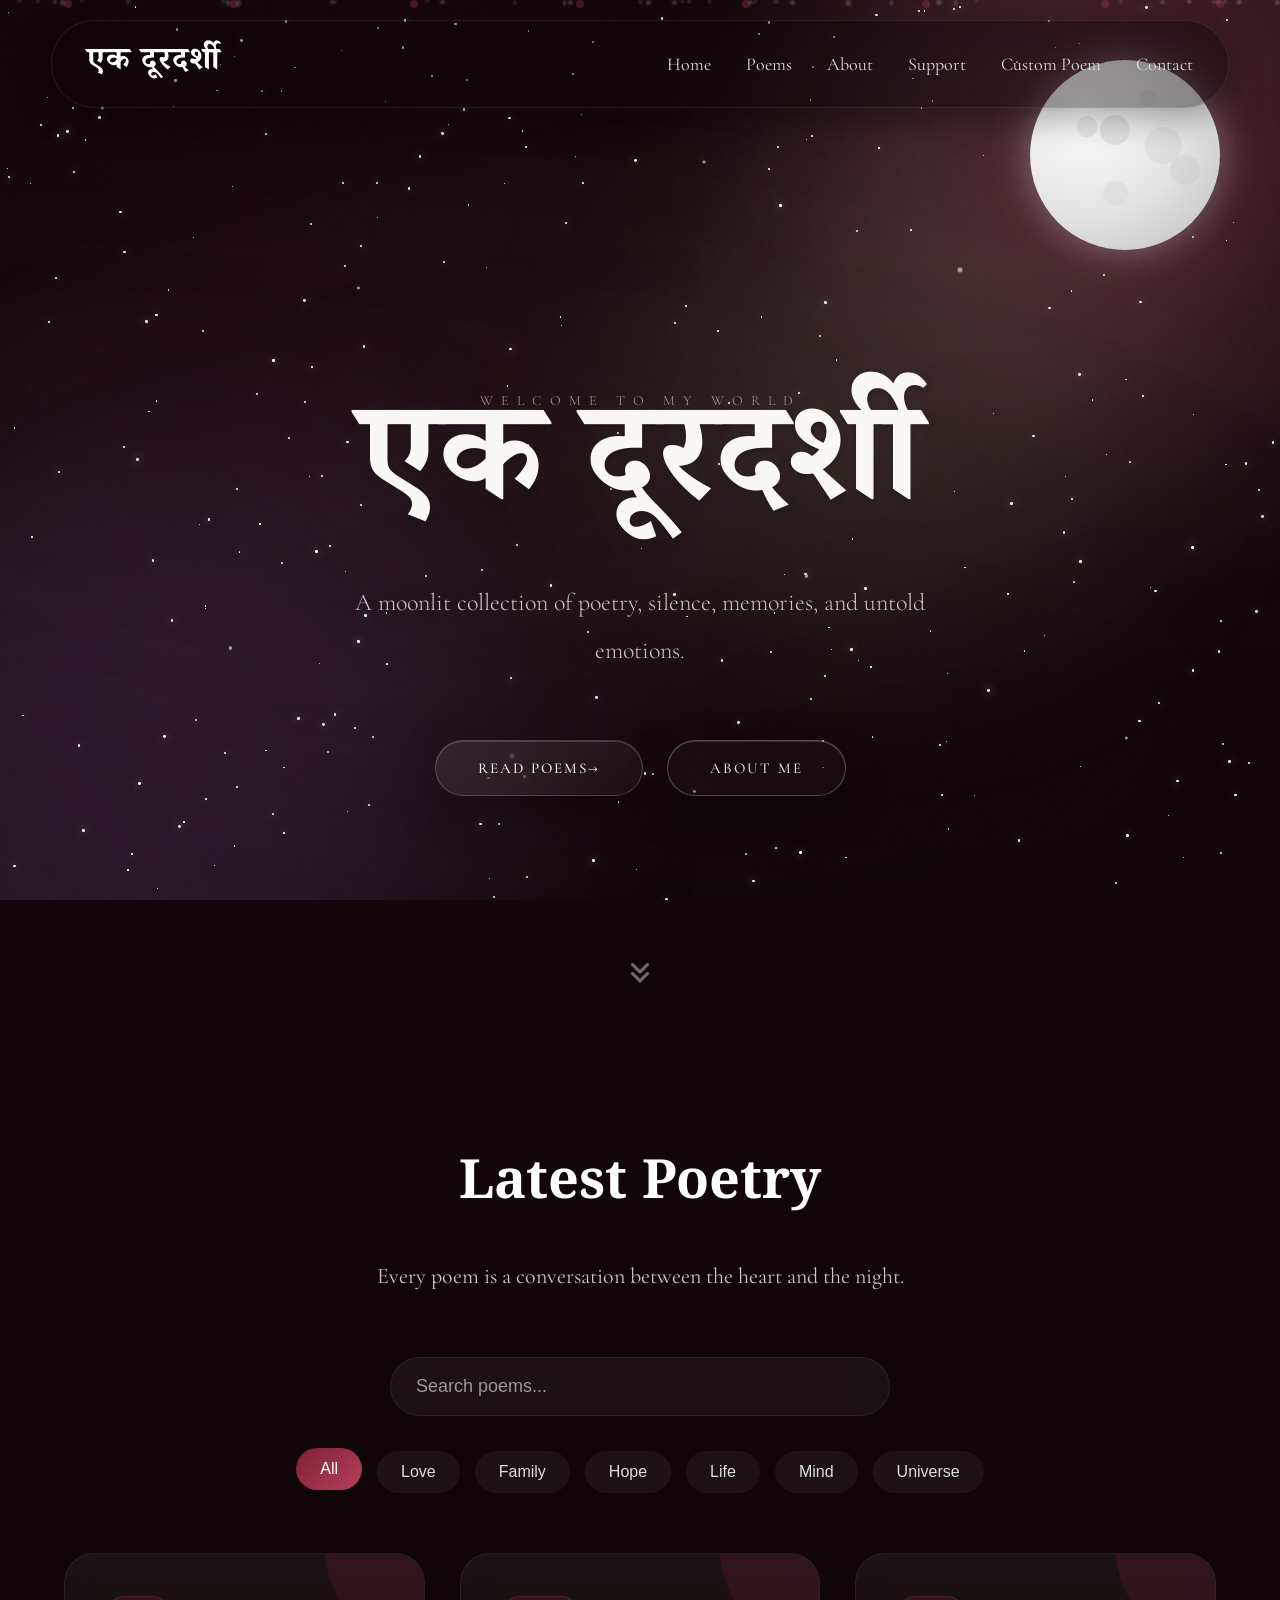
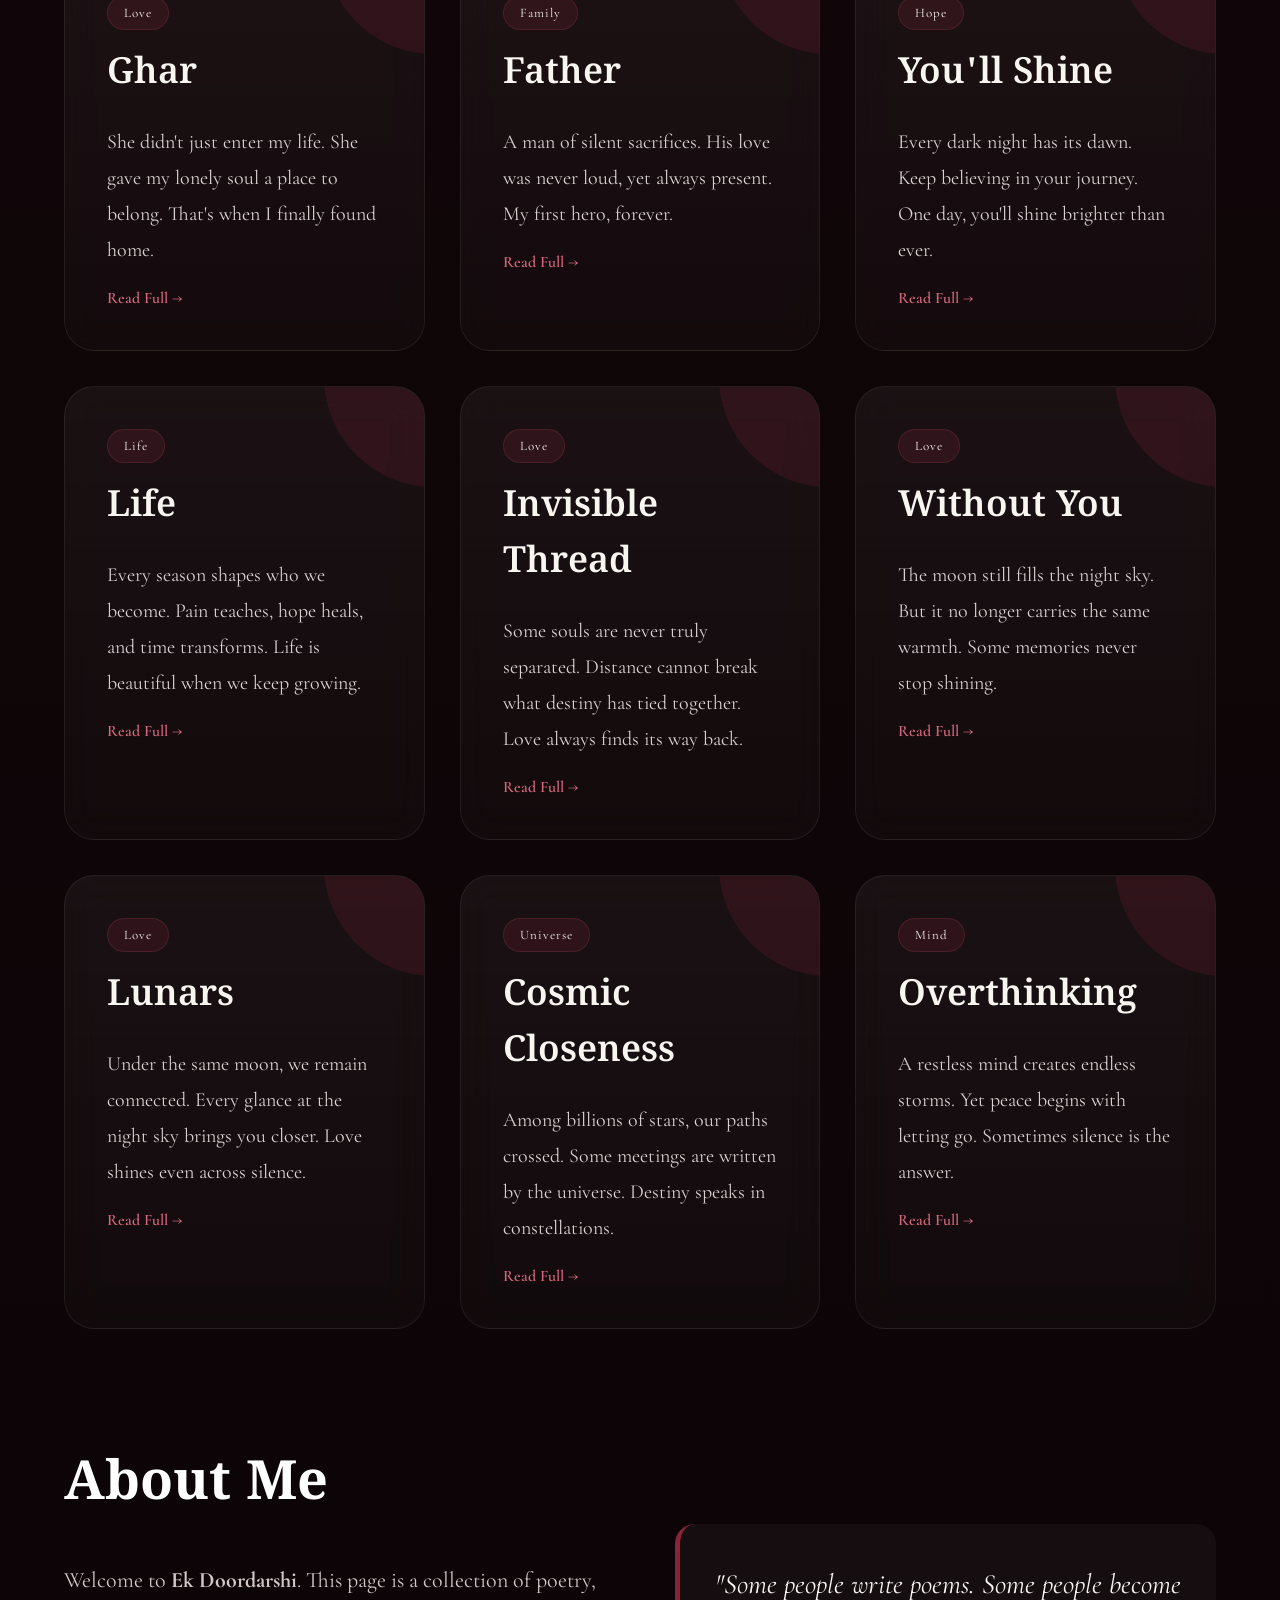
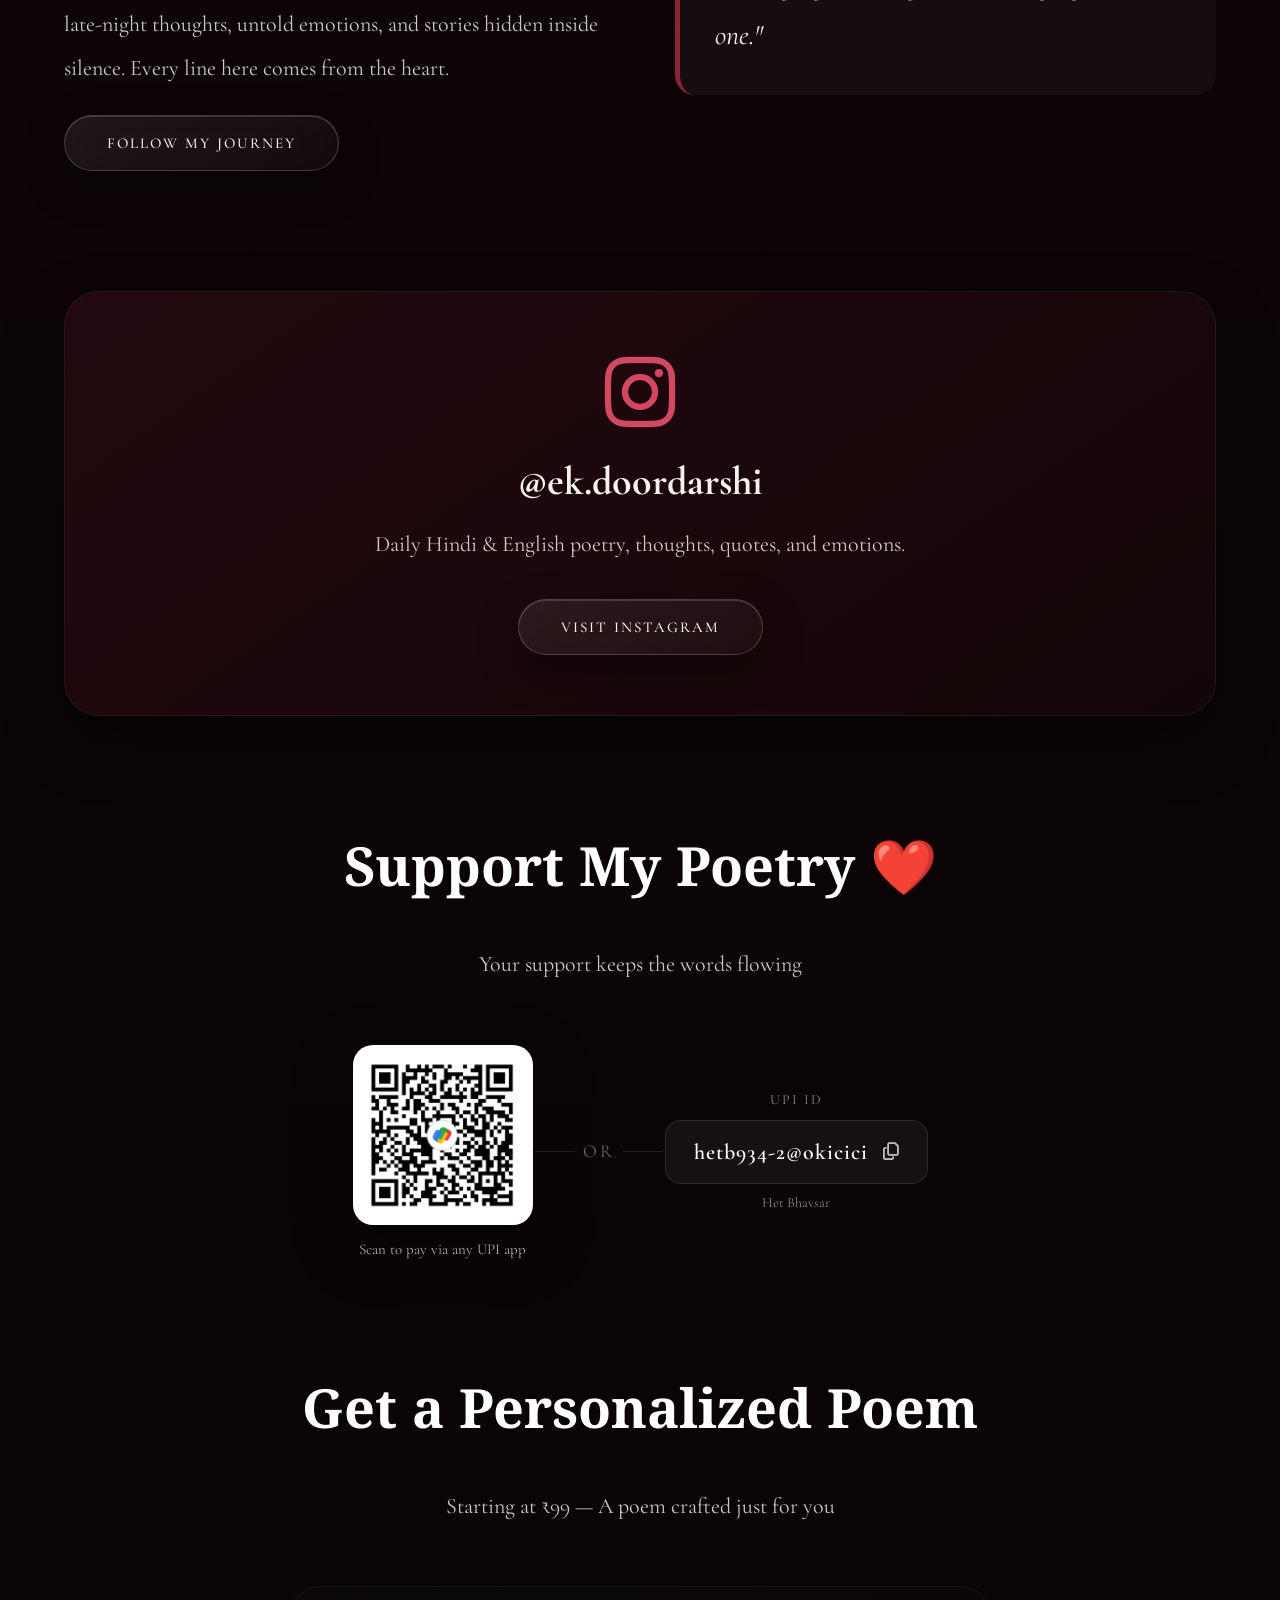
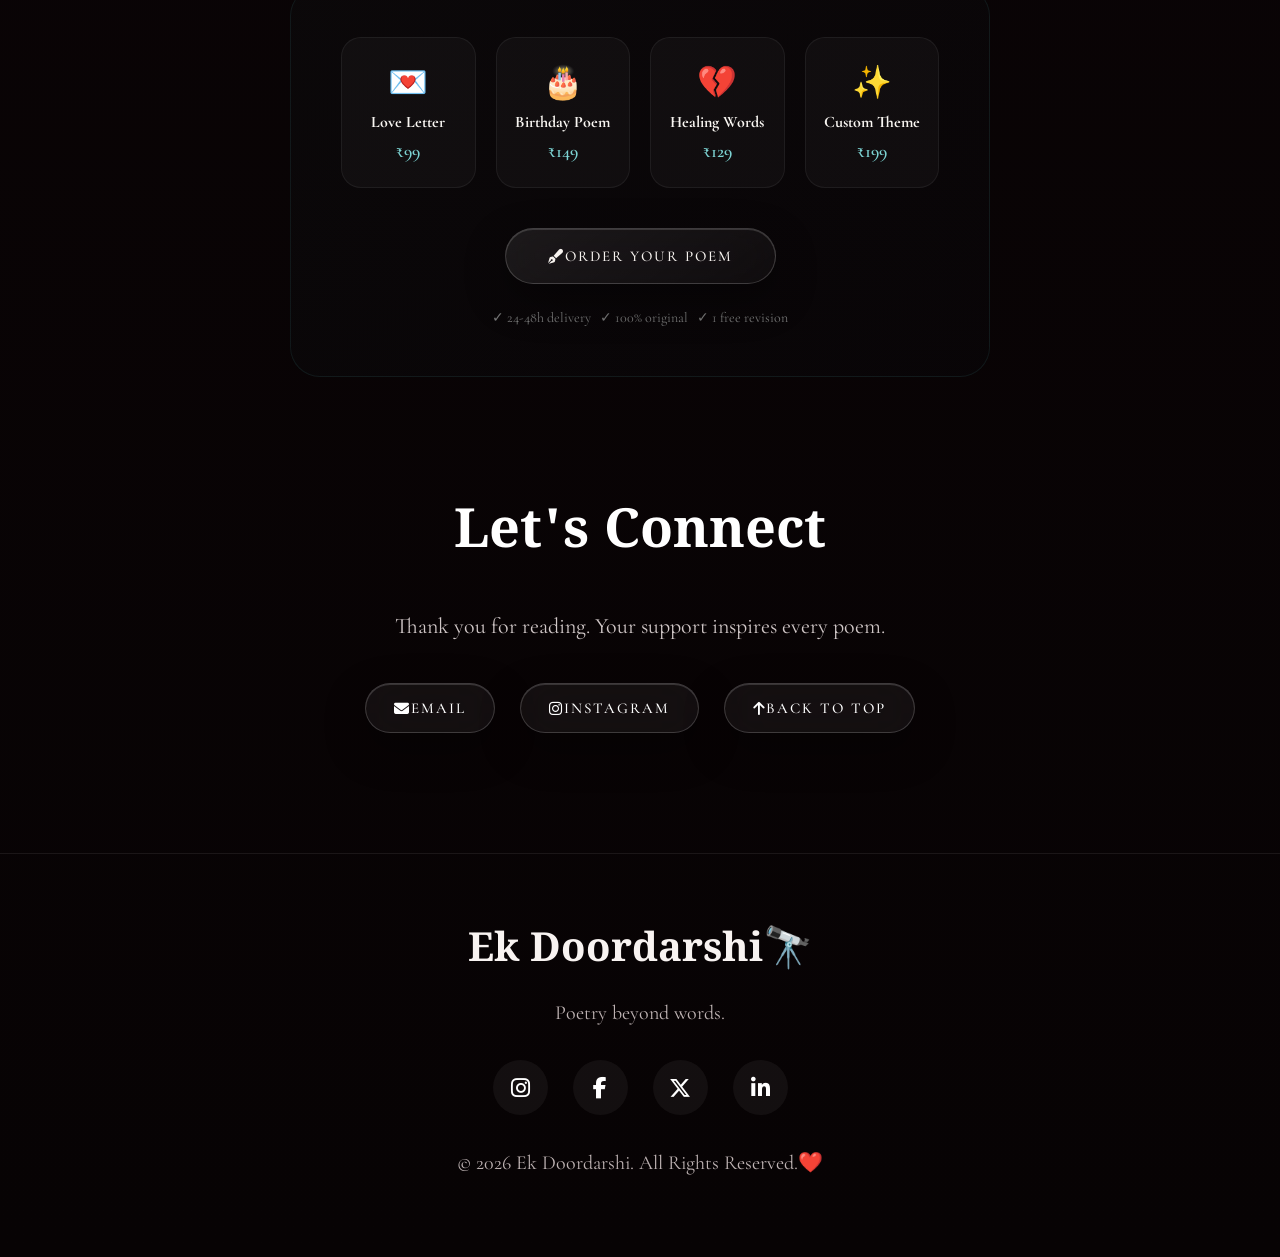
==== commit 5e00b1c4: "Update index.html" ====
--- a/index.html
+++ b/index.html
@@ -43,7 +43,7 @@
 
     <link rel="stylesheet" href="https://cdnjs.cloudflare.com/ajax/libs/font-awesome/6.6.0/css/all.min.css">
 
-    <link rel="stylesheet" href="style.css">
+    <link rel="stylesheet" href="style.css?v=2">
 
     <link rel="stylesheet" href="atmosphere.css">
 
@@ -568,4 +568,4 @@
 
 </body>
 
-</html>+</html>
--- a/style.css
+++ b/style.css
@@ -976,6 +976,26 @@
         font-size: 30px;
     }
 
+    /* Fix: donate box (QR / OR / UPI ID) was squeezing side-by-side instead of stacking */
+    .donate-box {
+        flex-direction: column;
+        gap: 30px;
+    }
+
+    .donate-or {
+        width: 100%;
+    }
+
+    .donate-or::before,
+    .donate-or::after {
+        display: none;
+    }
+
+    .upi-id-box span {
+        font-size: 18px;
+        word-break: break-all;
+    }
+
     footer {
         padding: 120px 20px 80px;
     }
@@ -1271,4 +1291,76 @@
 .toast.show {
     opacity: 1;
     transform: translateX(-50%) translateY(0);
-}+}
+
+/* =========================================
+   📱 MOBILE FIXES — moon overlap, nav scroll spacing, performance
+========================================= */
+
+@media (max-width: 768px) {
+
+    /* Fix: moon was too big and overlapping nav/heading/content on scroll */
+    .moon {
+        width: 90px;
+        height: 90px;
+        top: 15px;
+        right: 15px;
+        opacity: .5;
+        z-index: -5;
+    }
+
+    /* Fix: taller stacked nav (column layout) was hiding behind section headings on scroll */
+    html {
+        scroll-padding-top: 190px;
+    }
+
+    /* Fix: reduce heavy animated/blur effects for smoother mobile performance */
+    body::after {
+        display: none; /* shooting star */
+    }
+
+    .background-animation span {
+        animation-duration: 30s;
+    }
+
+    nav {
+        -webkit-backdrop-filter: blur(10px);
+        backdrop-filter: blur(10px);
+    }
+
+    .card,
+    .instagram-box,
+    .custom-poem-box,
+    .poem-content {
+        -webkit-backdrop-filter: blur(8px);
+        backdrop-filter: blur(8px);
+    }
+}
+
+@media (max-width: 480px) {
+    .moon {
+        width: 60px;
+        height: 60px;
+        opacity: .35;
+    }
+
+    /* Fix: donate box (QR / OR / UPI ID) was squeezing side-by-side instead of stacking */
+    .donate-box {
+        flex-direction: column;
+        gap: 30px;
+    }
+
+    .donate-or {
+        width: 100%;
+    }
+
+    .donate-or::before,
+    .donate-or::after {
+        display: none;
+    }
+
+    .upi-id-box span {
+        font-size: 18px;
+        word-break: break-all;
+    }
+}
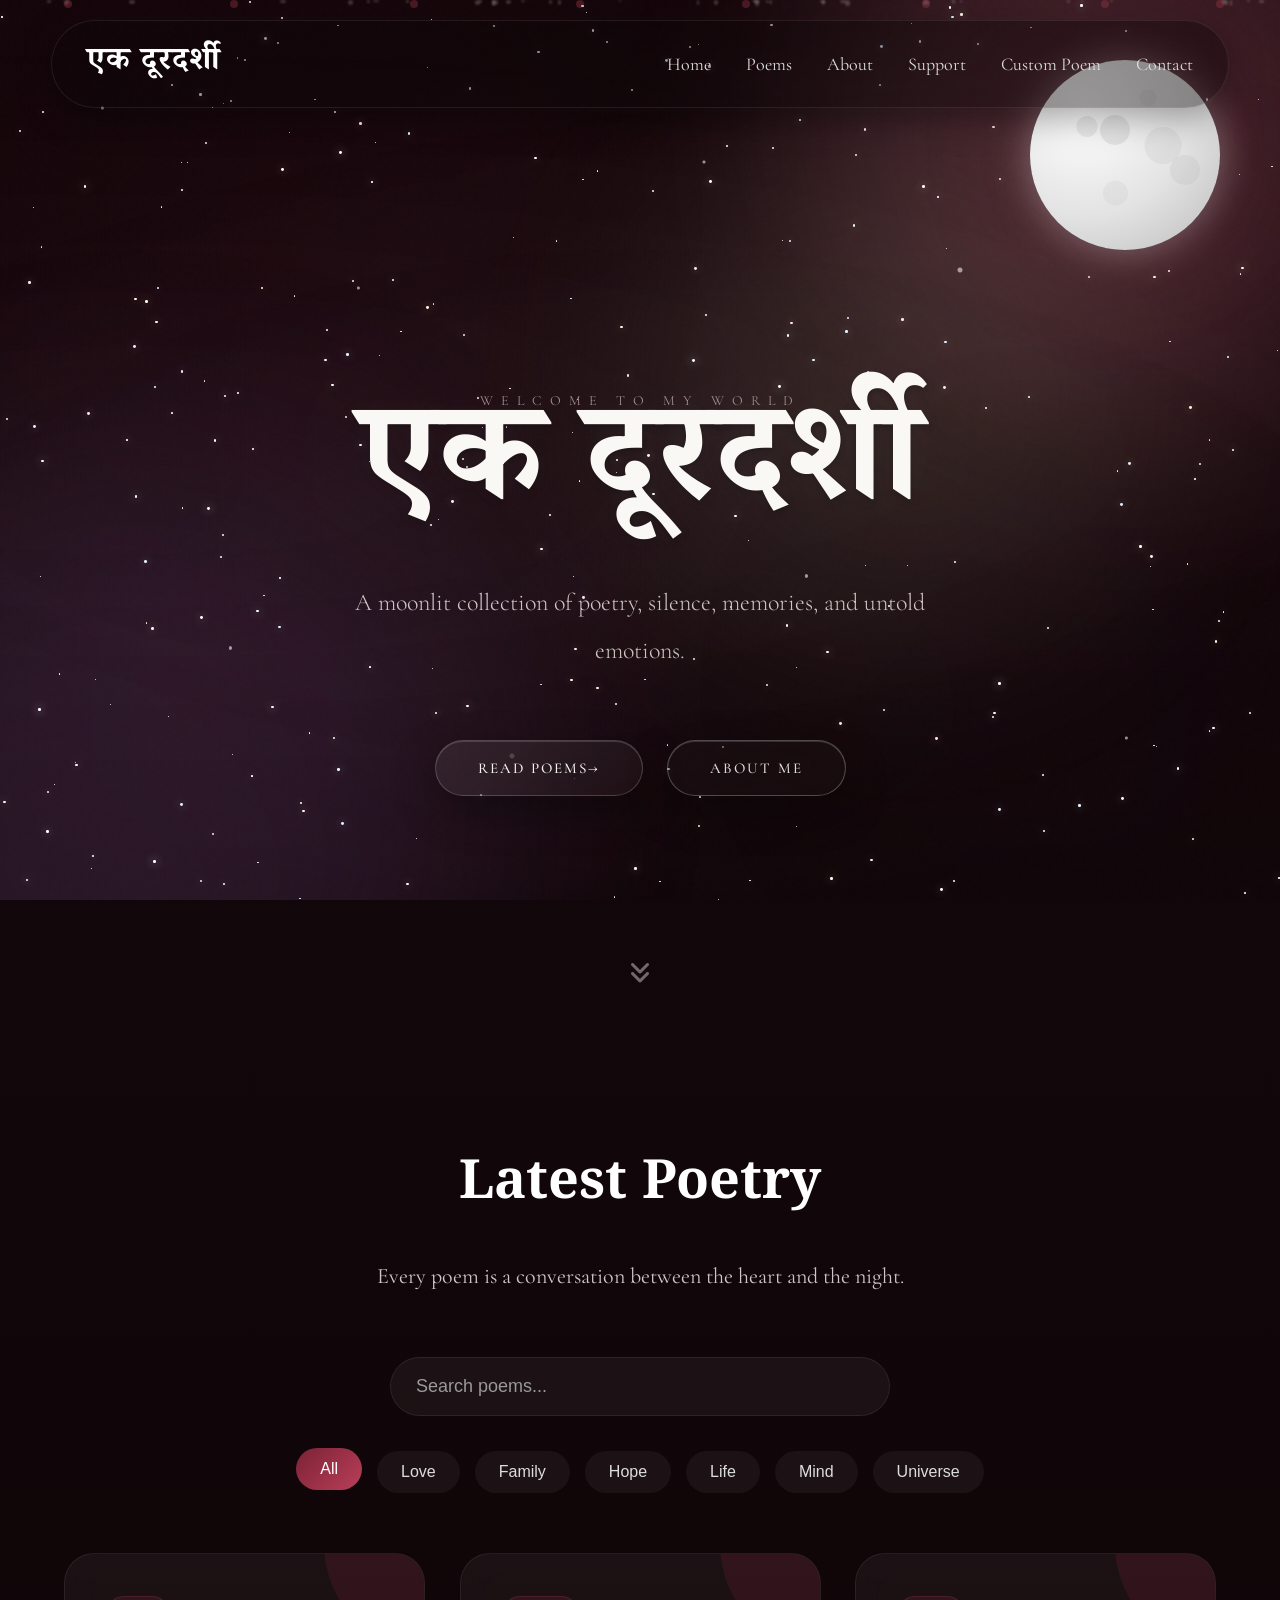
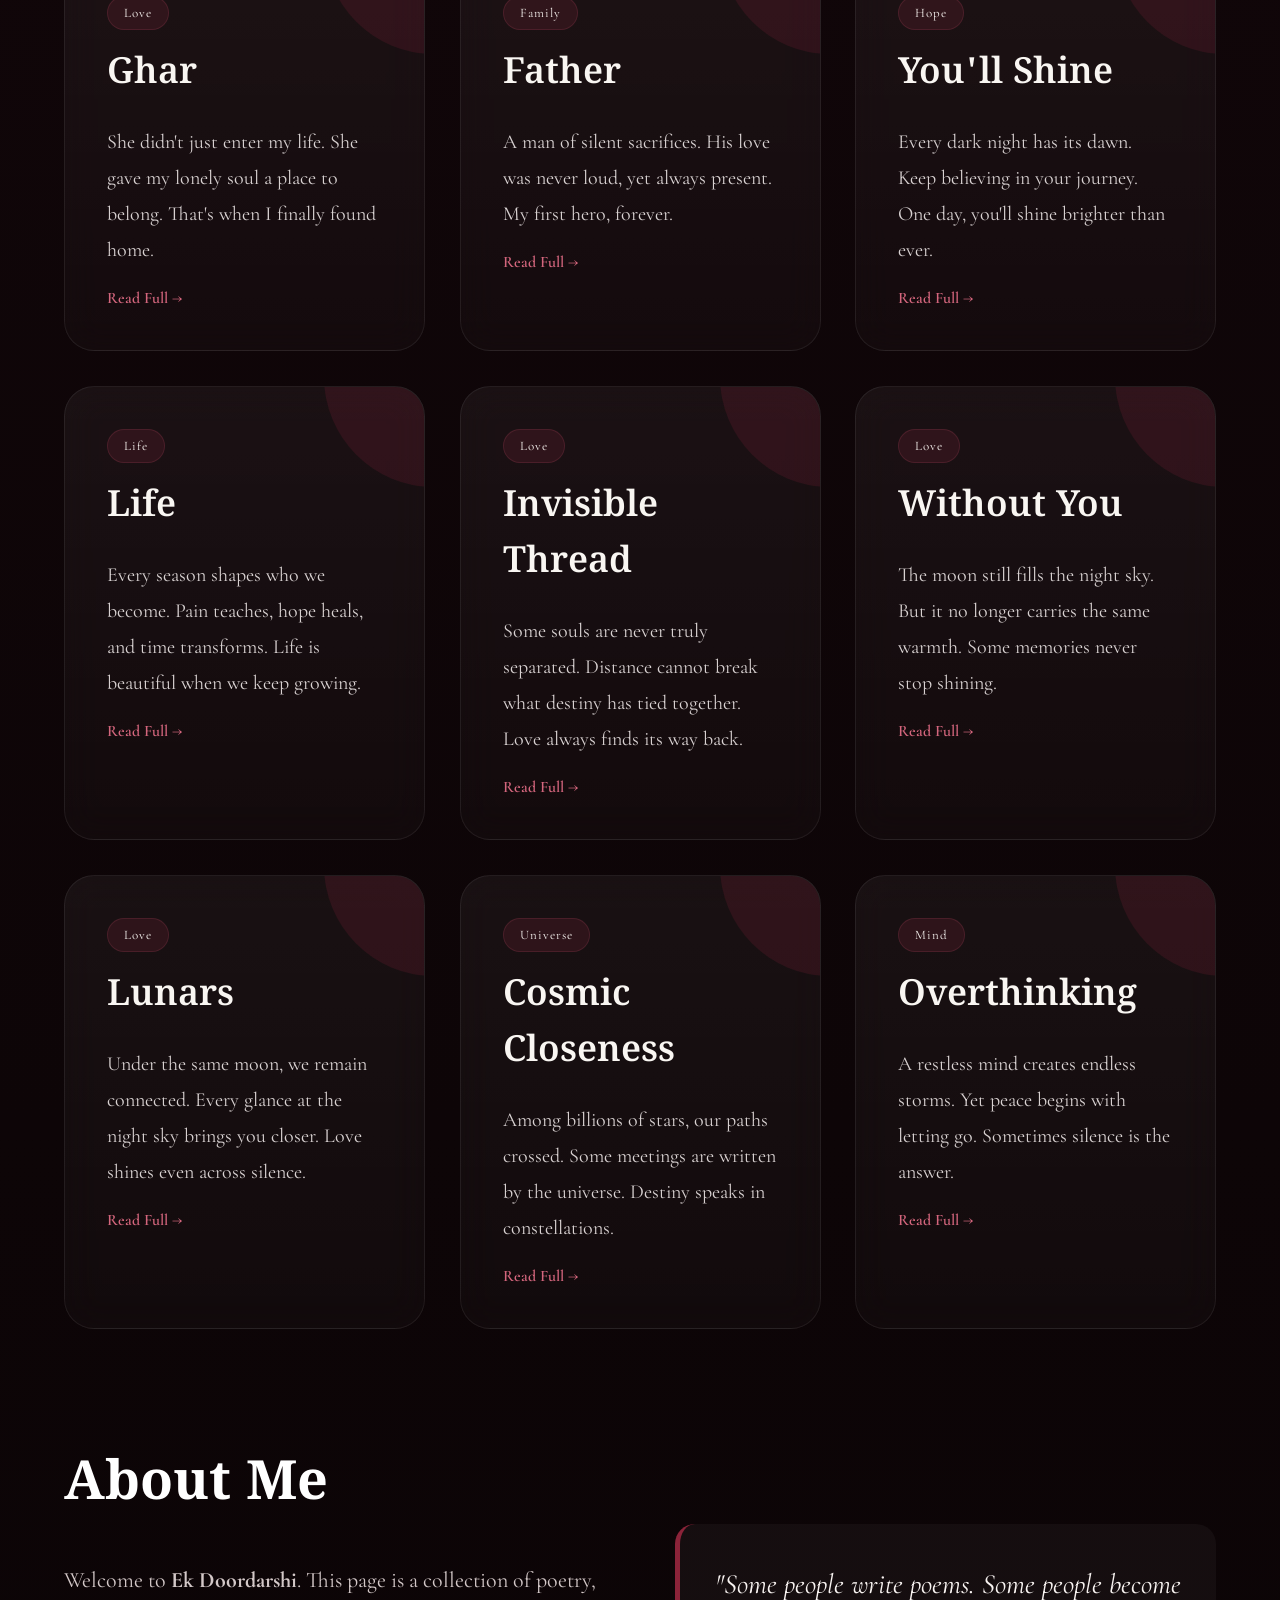
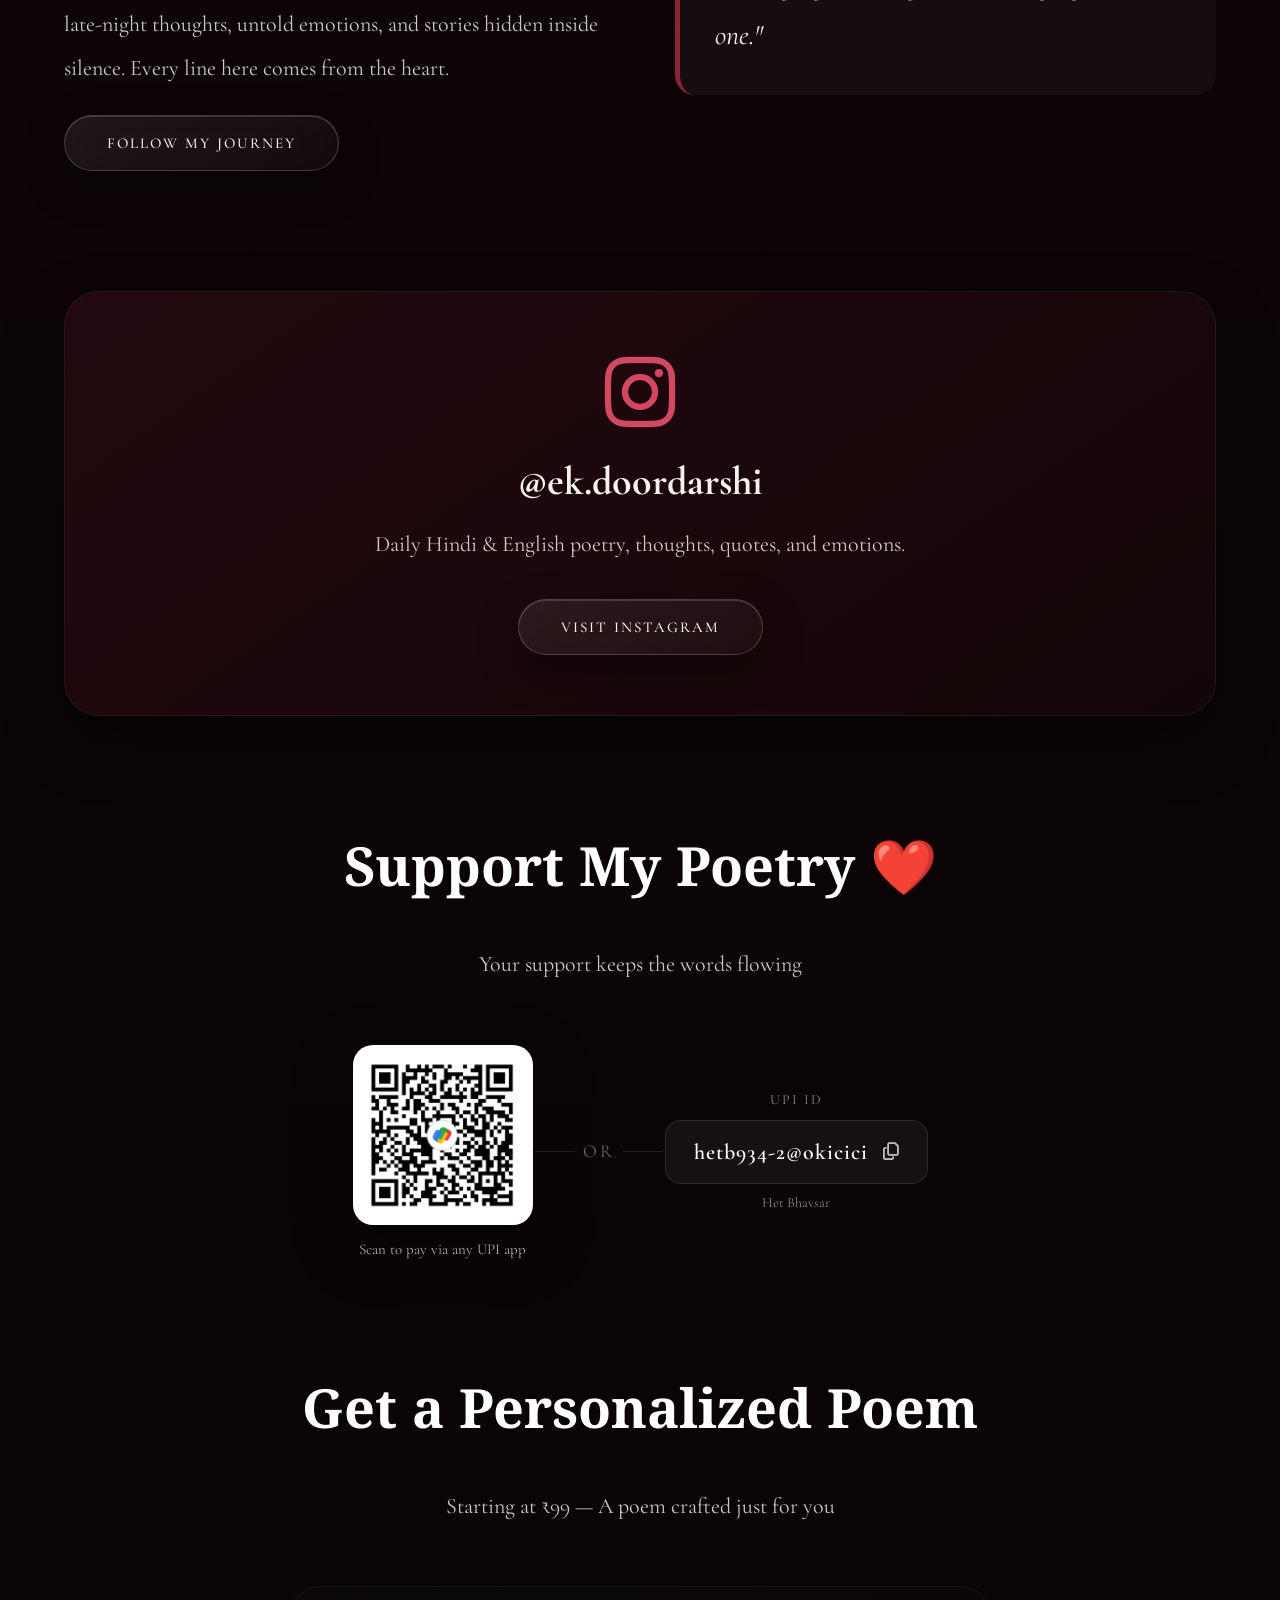
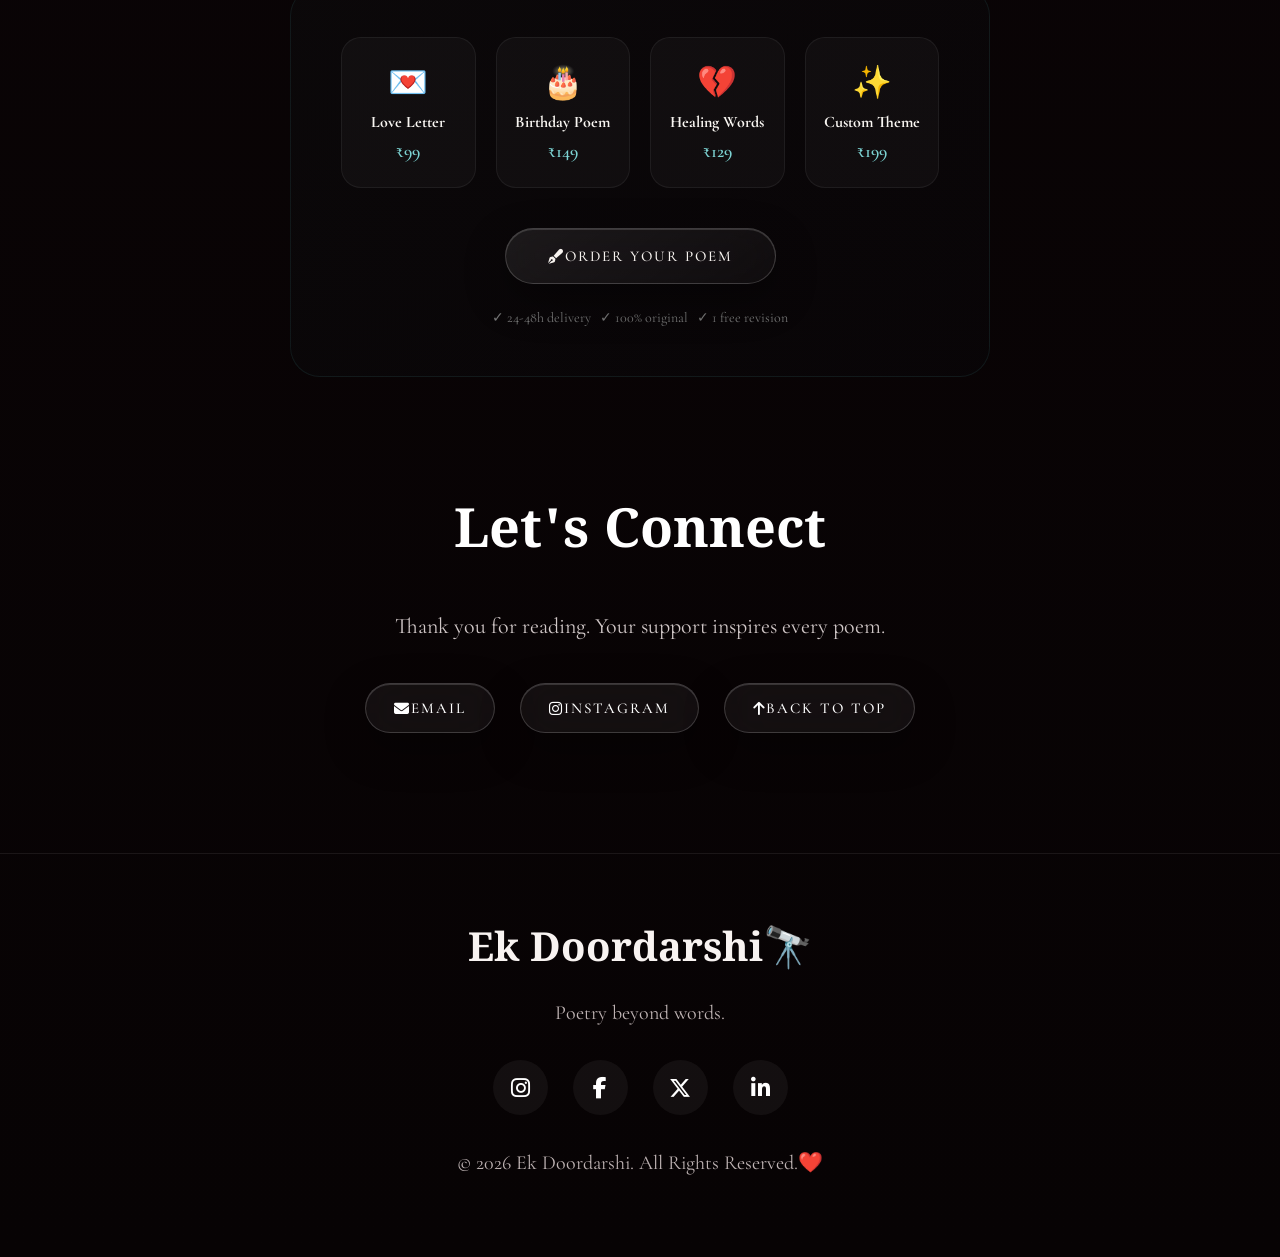
==== commit 2e8e73c8: "Update index.html" ====
--- a/index.html
+++ b/index.html
@@ -17,7 +17,9 @@
     <link rel="canonical" href="https://www.ekdoordarshi.com/">
 
     <!-- ============ FAVICON ============ -->
-    <link rel="icon" type="image/png" href="favicon.png">
+    <link rel="icon" type="image/png" sizes="64x64" href="favicon.png">
+    <link rel="icon" type="image/png" sizes="32x32" href="favicon-32.png">
+    <link rel="shortcut icon" href="favicon.png">
 
     <!-- ============ OPEN GRAPH / FACEBOOK ============ -->
     <meta property="og:type" content="website">
--- a/style.css
+++ b/style.css
@@ -27,6 +27,8 @@
 html {
     scroll-behavior: smooth;
     scroll-padding-top: 100px;
+    -webkit-text-size-adjust: 100%;
+    -ms-text-size-adjust: 100%;
 }
 
 body {
@@ -36,6 +38,9 @@
     overflow-x: hidden;
     min-height: 100vh;
     animation: fadeUp .8s ease;
+    -webkit-font-smoothing: antialiased;
+    -moz-osx-font-smoothing: grayscale;
+    text-rendering: optimizeLegibility;
 }
 
 /*==========================================
@@ -173,6 +178,9 @@
     overflow: hidden;
     z-index: -2;
     animation: moonFloat 8s ease-in-out infinite;
+    will-change: transform;
+    backface-visibility: hidden;
+    -webkit-backface-visibility: hidden;
 }
 
 .moon::before {
@@ -363,6 +371,9 @@
     box-shadow:
         inset 0 1px 0 rgba(255, 255, 255, .15),
         0 15px 40px rgba(0, 0, 0, .35);
+    will-change: transform, box-shadow;
+    touch-action: manipulation;
+    -webkit-tap-highlight-color: transparent;
 }
 
 .btn::before {
@@ -527,6 +538,7 @@
     border: 1px solid rgba(255, 255, 255, .07);
     overflow: hidden;
     transition: all .45s ease;
+    will-change: transform, box-shadow;
 }
 
 .card::before {
@@ -1031,6 +1043,42 @@
     }
 }
 
+
+
+/* =====================
+   REDUCED MOTION
+===================== */
+
+@media (prefers-reduced-motion: reduce) {
+    *,
+    *::before,
+    *::after {
+        animation-duration: 0.01ms !important;
+        animation-iteration-count: 1 !important;
+        transition-duration: 0.01ms !important;
+    }
+
+    .moon {
+        animation: none;
+    }
+
+    .stars {
+        animation: none;
+    }
+
+    .background-animation span {
+        animation: none;
+    }
+
+    body::after {
+        animation: none;
+    }
+
+    .scroll-down {
+        animation: none;
+    }
+}
+
 /* =====================
    END OF STYLES
 ===================== */
@@ -1294,19 +1342,19 @@
 }
 
 /* =========================================
-   📱 MOBILE FIXES — moon overlap, nav scroll spacing, performance
+   📱 MOBILE FIXES — moon, OR text, nav scroll, performance
 ========================================= */
 
 @media (max-width: 768px) {
 
-    /* Fix: moon was too big and overlapping nav/heading/content on scroll */
+    /* Fix: moon — below navbar, full size like screenshot */
     .moon {
-        width: 90px;
-        height: 90px;
-        top: 15px;
-        right: 15px;
-        opacity: .5;
-        z-index: -5;
+        width: 180px;
+        height: 180px;
+        top: 130px;
+        right: 20px;
+        opacity: .8;
+        z-index: -2;
     }
 
     /* Fix: taller stacked nav (column layout) was hiding behind section headings on scroll */
@@ -1335,28 +1383,43 @@
         -webkit-backdrop-filter: blur(8px);
         backdrop-filter: blur(8px);
     }
-}
-
-@media (max-width: 480px) {
-    .moon {
-        width: 60px;
-        height: 60px;
-        opacity: .35;
-    }
-
-    /* Fix: donate box (QR / OR / UPI ID) was squeezing side-by-side instead of stacking */
+
+    /* Fix: donate box OR text visible between QR and UPI on mobile */
     .donate-box {
         flex-direction: column;
-        gap: 30px;
+        gap: 25px;
     }
 
     .donate-or {
         width: 100%;
+        font-size: 16px;
+        color: #b8a8a4;
+        letter-spacing: 4px;
+        text-transform: uppercase;
+        position: relative;
+        padding: 8px 0;
     }
 
     .donate-or::before,
     .donate-or::after {
-        display: none;
+        display: block;
+        content: "";
+        position: absolute;
+        left: 50%;
+        transform: translateX(-50%);
+        width: 60px;
+        height: 1px;
+        background: rgba(255, 255, 255, .15);
+    }
+
+    .donate-or::before {
+        top: 0;
+        right: auto;
+    }
+
+    .donate-or::after {
+        bottom: 0;
+        left: auto;
     }
 
     .upi-id-box span {
@@ -1364,3 +1427,27 @@
         word-break: break-all;
     }
 }
+
+@media (max-width: 480px) {
+    .moon {
+        width: 150px;
+        height: 150px;
+        top: 120px;
+        right: 10px;
+        opacity: .75;
+    }
+
+    .donate-box {
+        flex-direction: column;
+        gap: 20px;
+    }
+
+    .donate-or {
+        font-size: 14px;
+        letter-spacing: 3px;
+    }
+
+    .upi-id-box span {
+        font-size: 16px;
+    }
+}
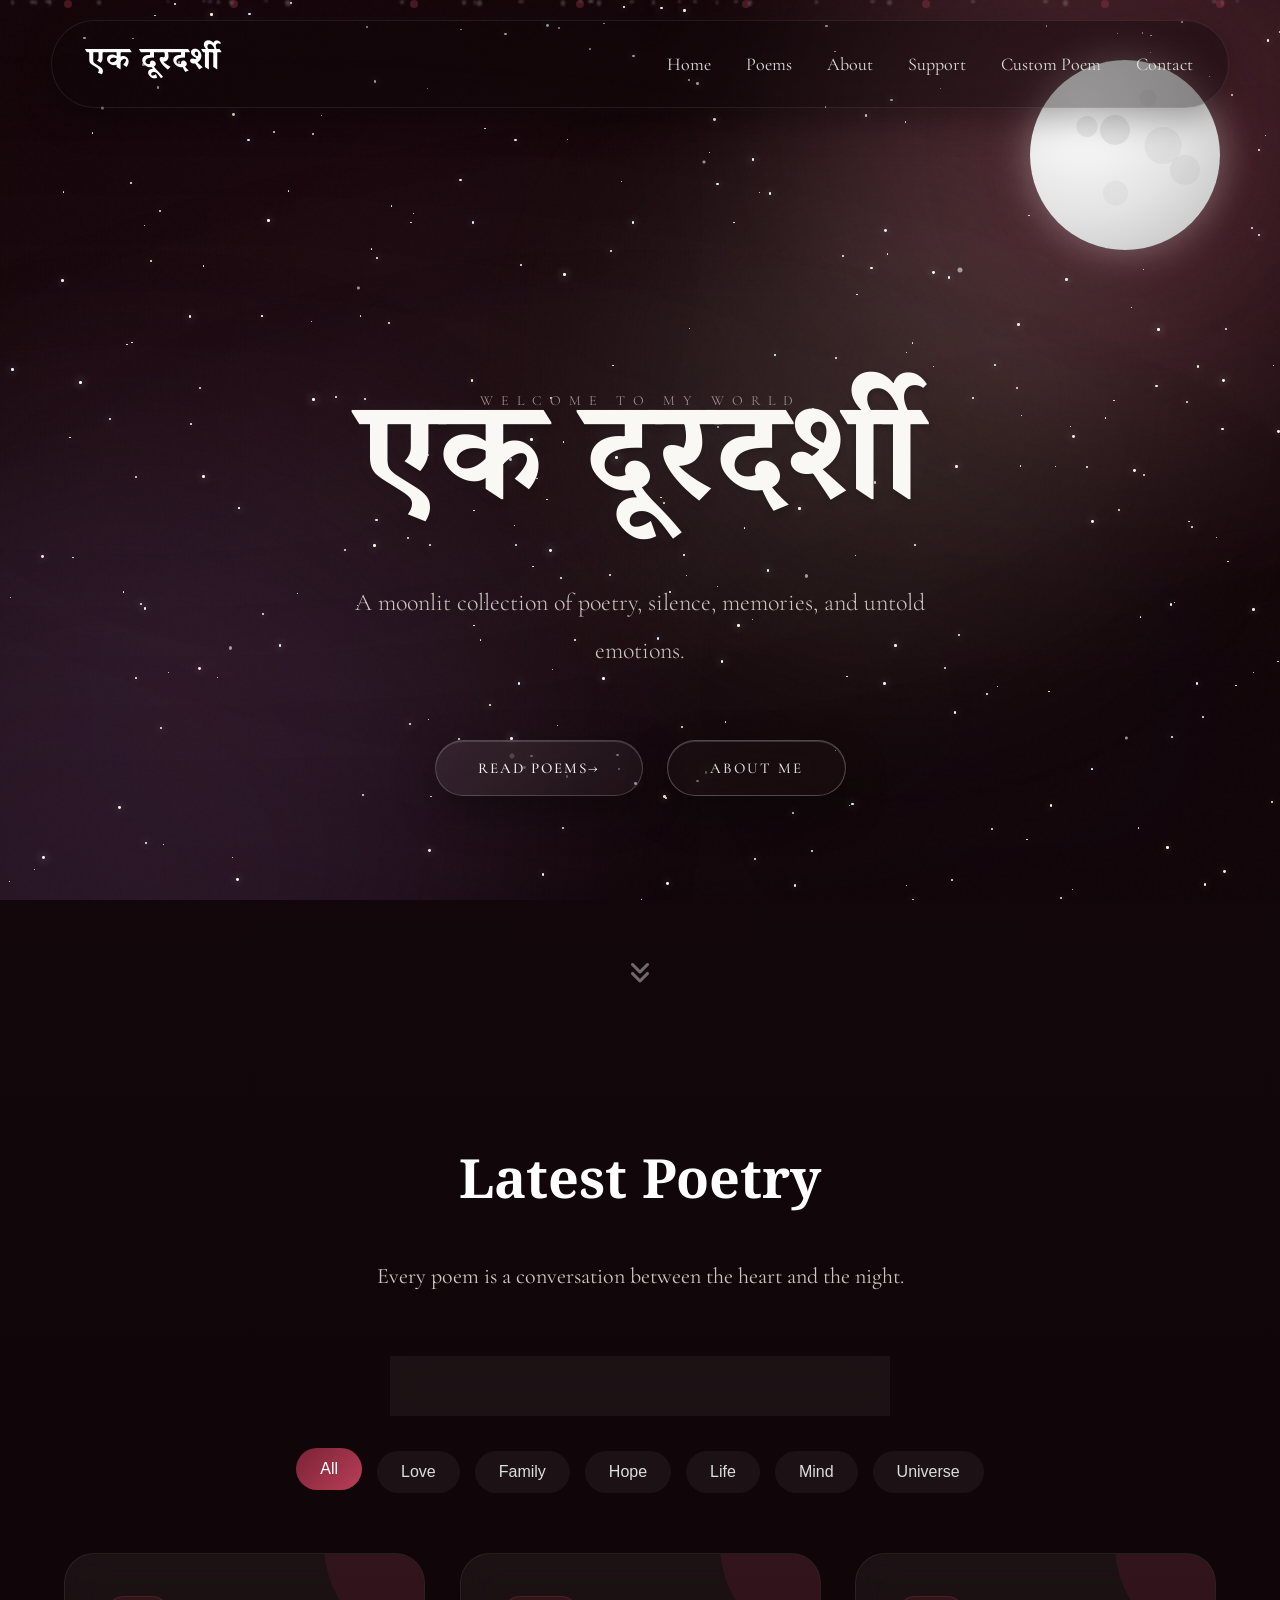
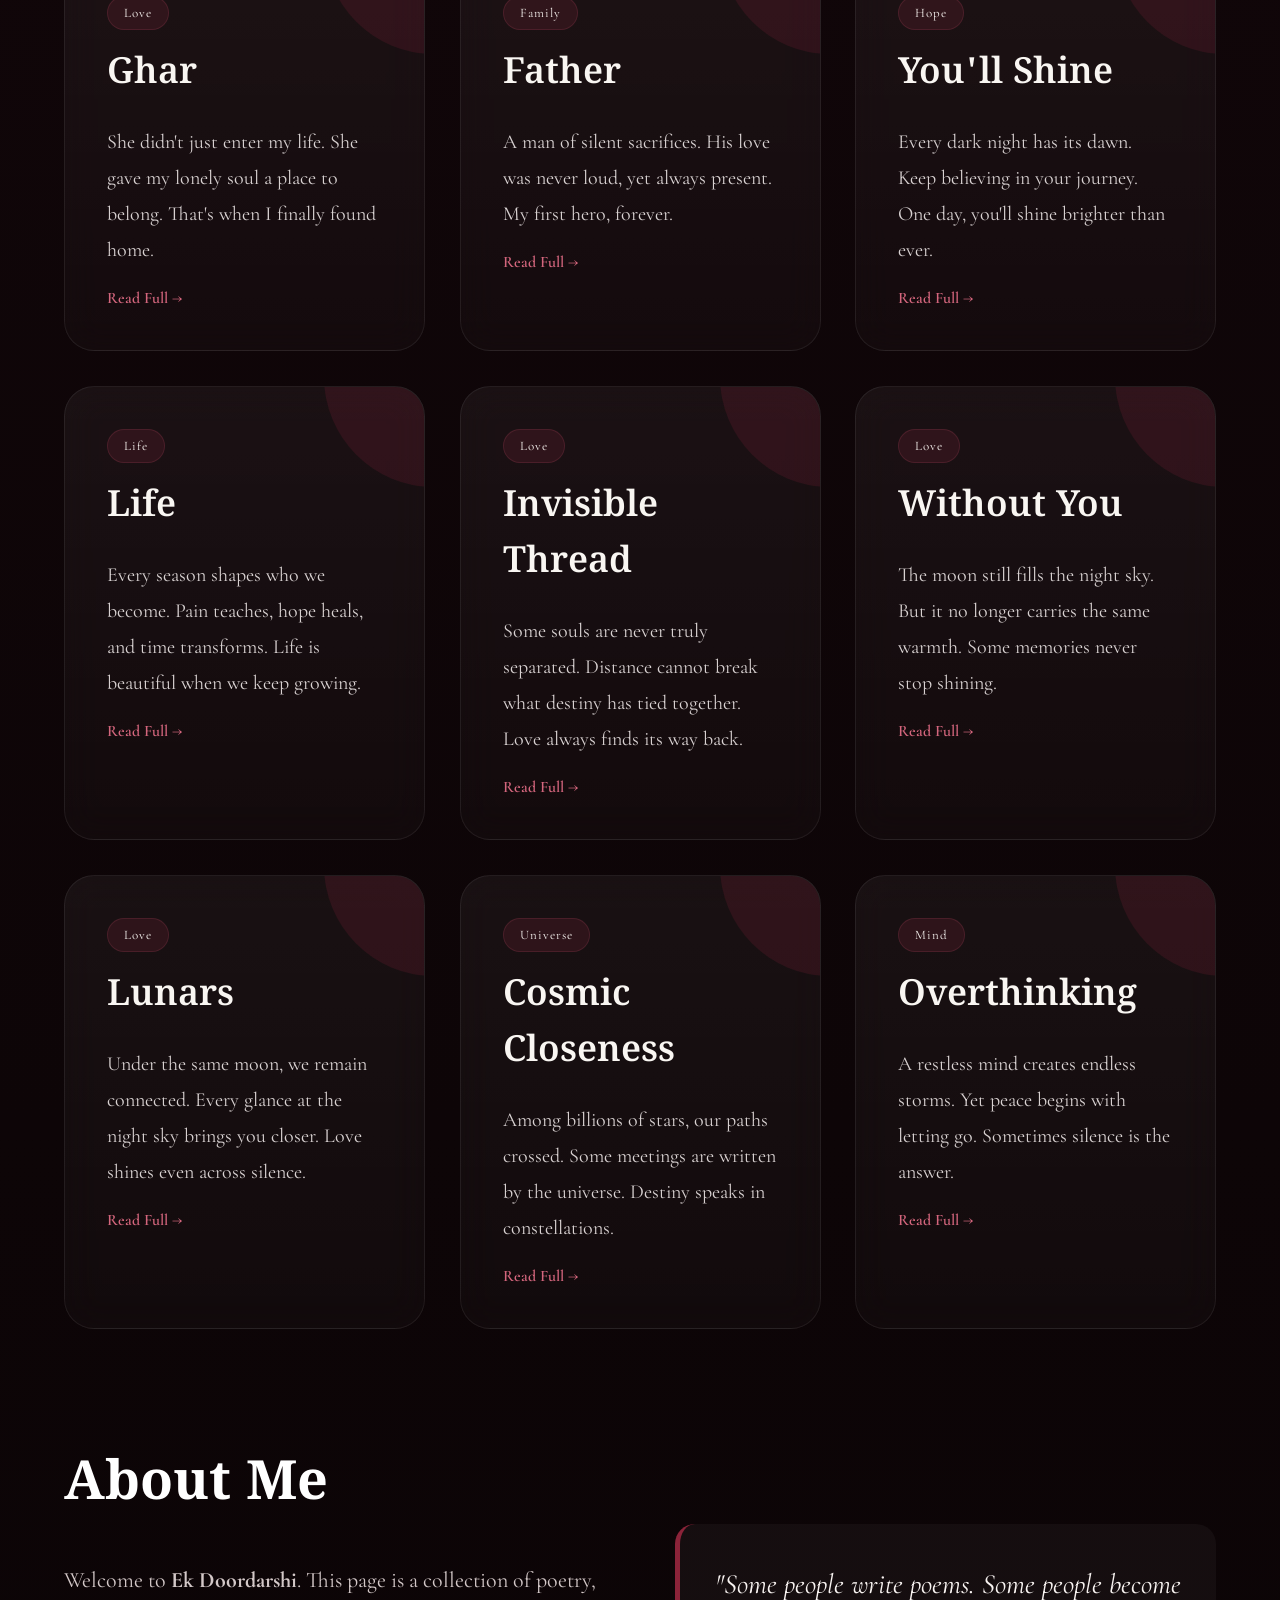
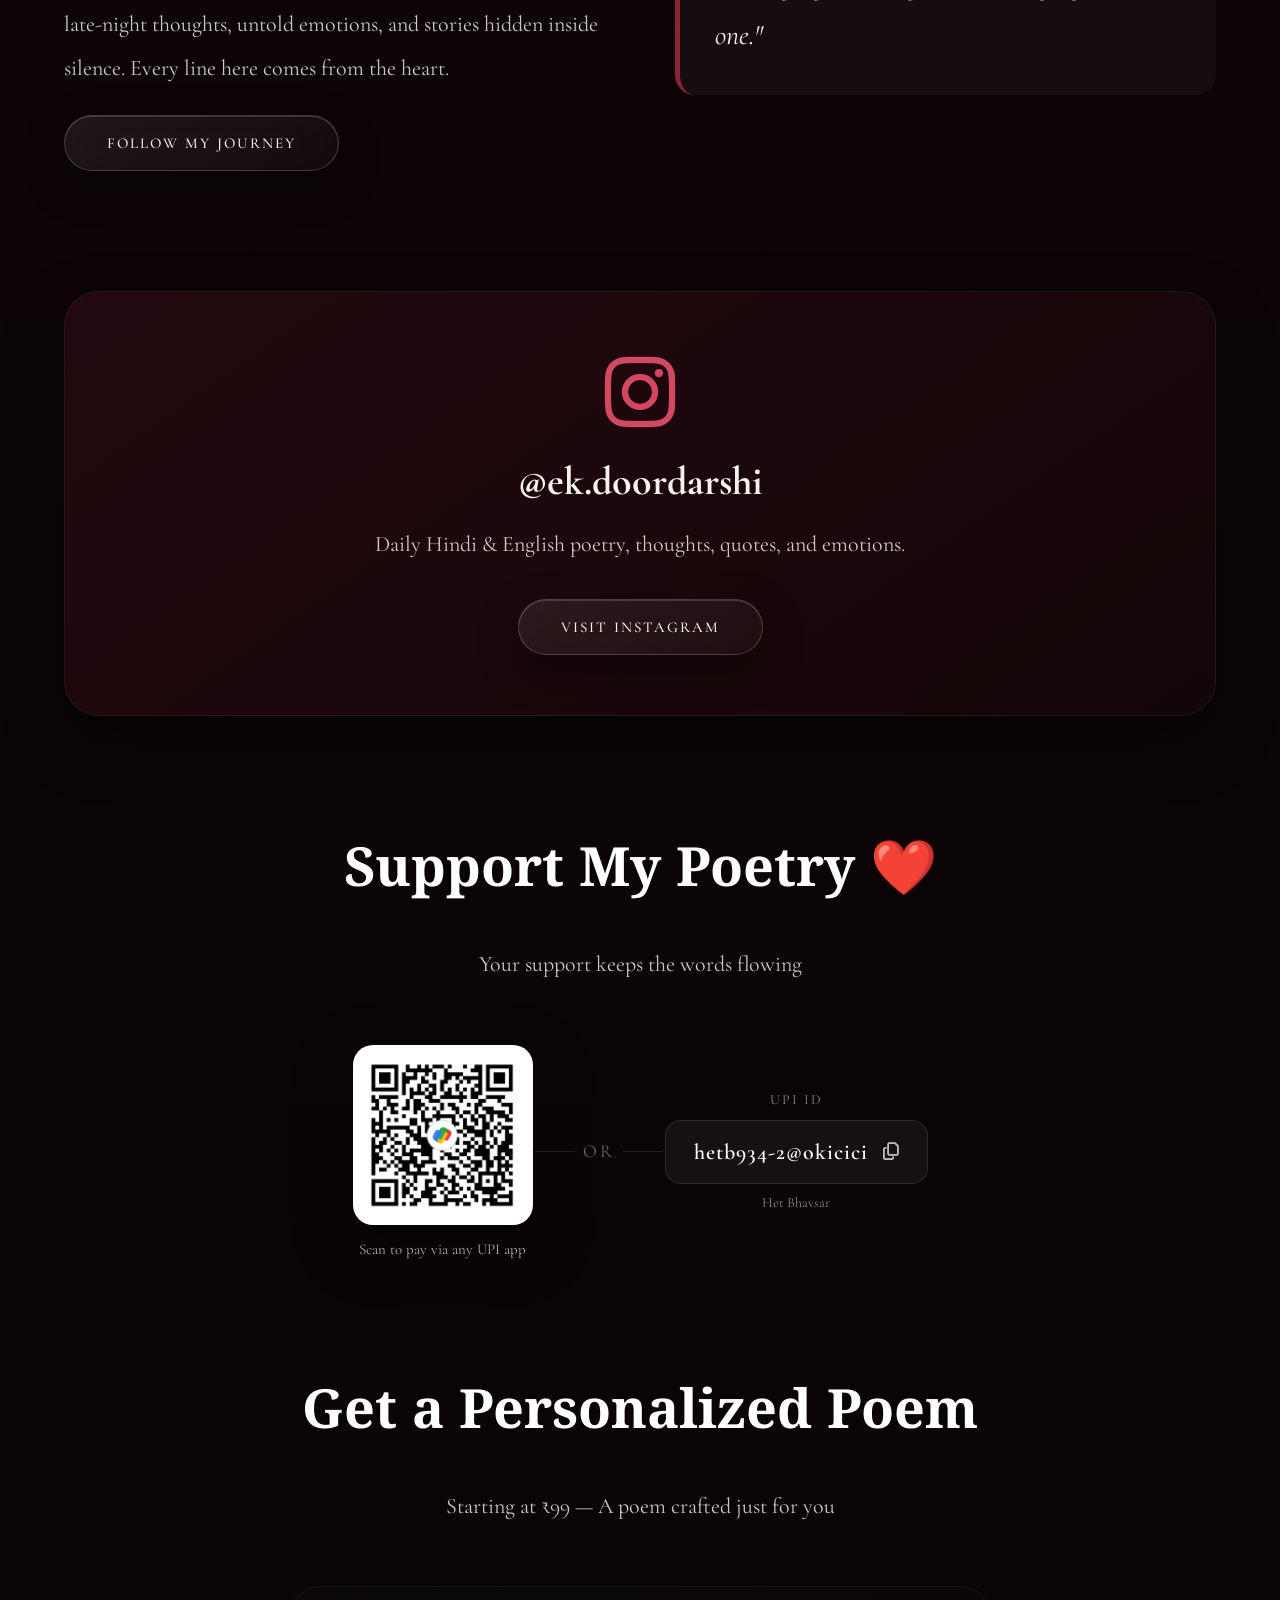
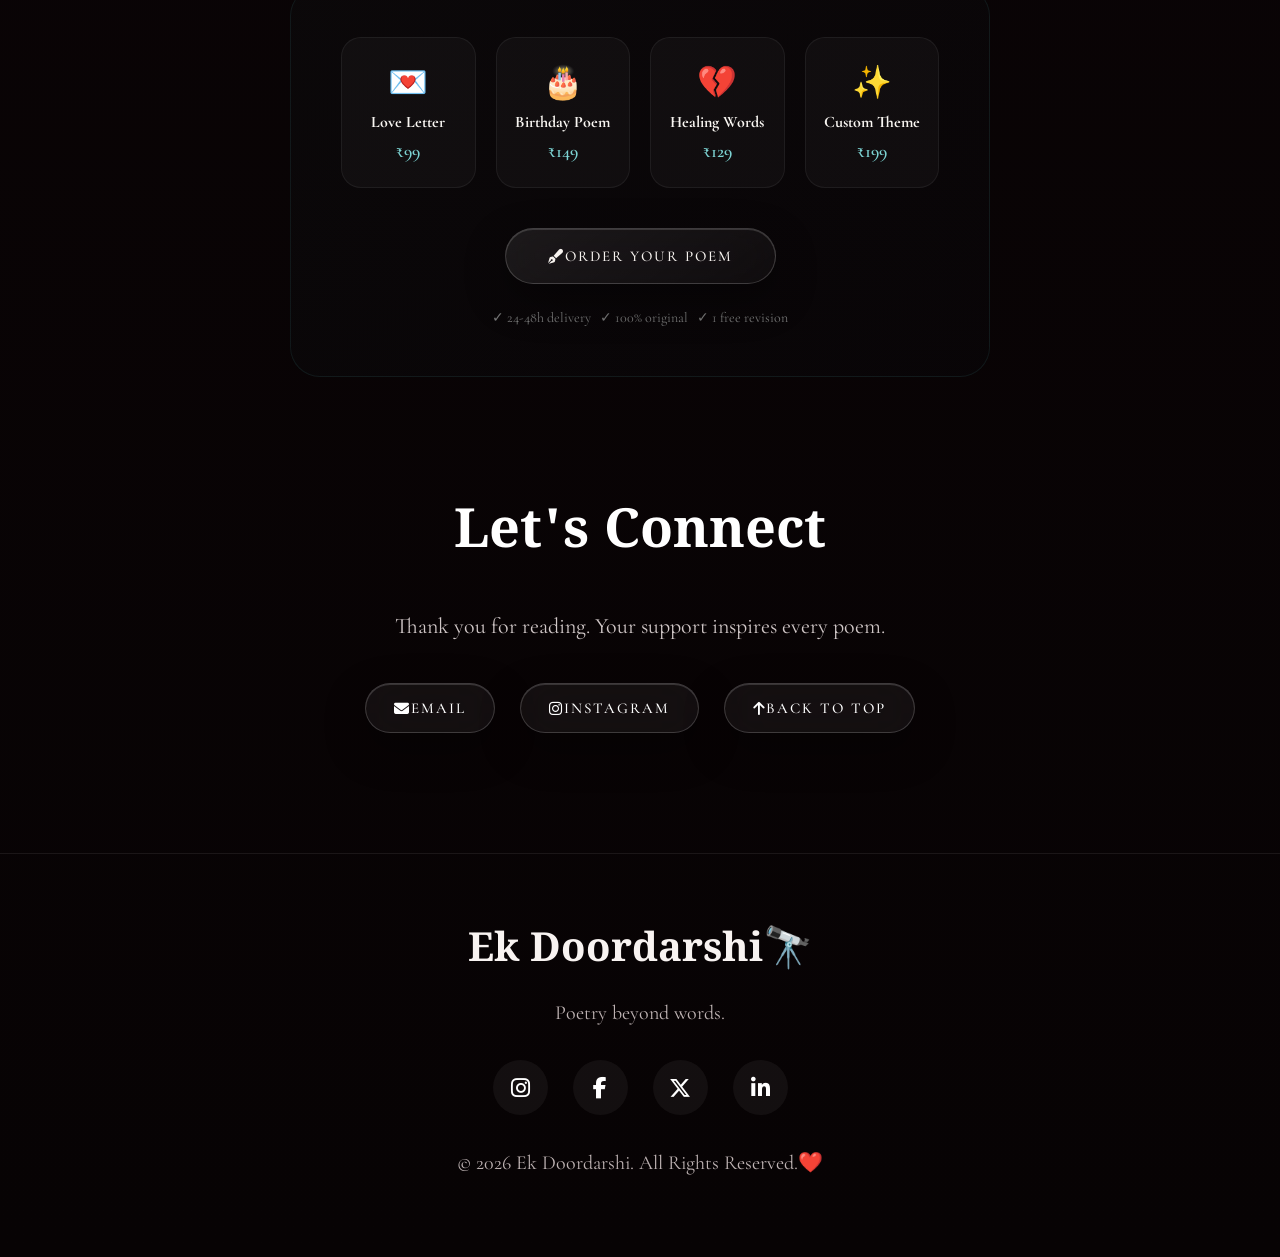
==== commit d2fb4090: "Update index.html" ====
--- a/index.html
+++ b/index.html
@@ -14,7 +14,8 @@
     <meta name="author" content="Het Bhavsar">
     <meta name="language" content="Hindi, English">
     <meta name="revisit-after" content="7 days">
-    <link rel="canonical" href="https://www.ekdoordarshi.com/">
+    <meta name="google-site-verification" content="udCMUDv_slcCGAUkWyq7vZ-licaG8-a7Lea-TR2-a2A" />
+    <link rel="canonical" href="https://hetbhavsar.github.io/Ekdoordarshi/">
 
     <!-- ============ FAVICON ============ -->
     <link rel="icon" type="image/png" sizes="64x64" href="favicon.png">
@@ -25,8 +26,8 @@
     <meta property="og:type" content="website">
     <meta property="og:title" content="Ek Doordarshi | Hindi & English Poetry">
     <meta property="og:description" content="Dil se likhi gayi Hindi & English poetry — pyaar, parivaar, ummeed aur zindagi ke jazbaat. Apni personalized poem order karein sirf ₹99 se.">
-    <meta property="og:image" content="https://www.ekdoordarshi.com/og-image.jpg">
-    <meta property="og:url" content="https://www.ekdoordarshi.com/">
+    <meta property="og:image" content="https://hetbhavsar.github.io/Ekdoordarshi/og-image.jpg">
+    <meta property="og:url" content="https://hetbhavsar.github.io/Ekdoordarshi/">
     <meta property="og:site_name" content="Ek Doordarshi">
     <meta property="og:locale" content="hi_IN">
 
@@ -34,7 +35,7 @@
     <meta name="twitter:card" content="summary_large_image">
     <meta name="twitter:title" content="Ek Doordarshi | Hindi & English Poetry">
     <meta name="twitter:description" content="Dil se likhi gayi Hindi & English poetry — pyaar, parivaar, ummeed aur zindagi ke jazbaat.">
-    <meta name="twitter:image" content="https://www.ekdoordarshi.com/og-image.jpg">
+    <meta name="twitter:image" content="https://hetbhavsar.github.io/Ekdoordarshi/og-image.jpg">
 
     <meta name="theme-color" content="#0b0b1e">
 
@@ -60,7 +61,7 @@
       "@context": "https://schema.org",
       "@type": "WebSite",
       "name": "Ek Doordarshi",
-      "url": "https://www.ekdoordarshi.com/",
+      "url": "https://hetbhavsar.github.io/Ekdoordarshi/",
       "description": "Hindi & English poetry, shayari aur kavitayein blog.",
       "inLanguage": ["hi", "en"],
       "author": {
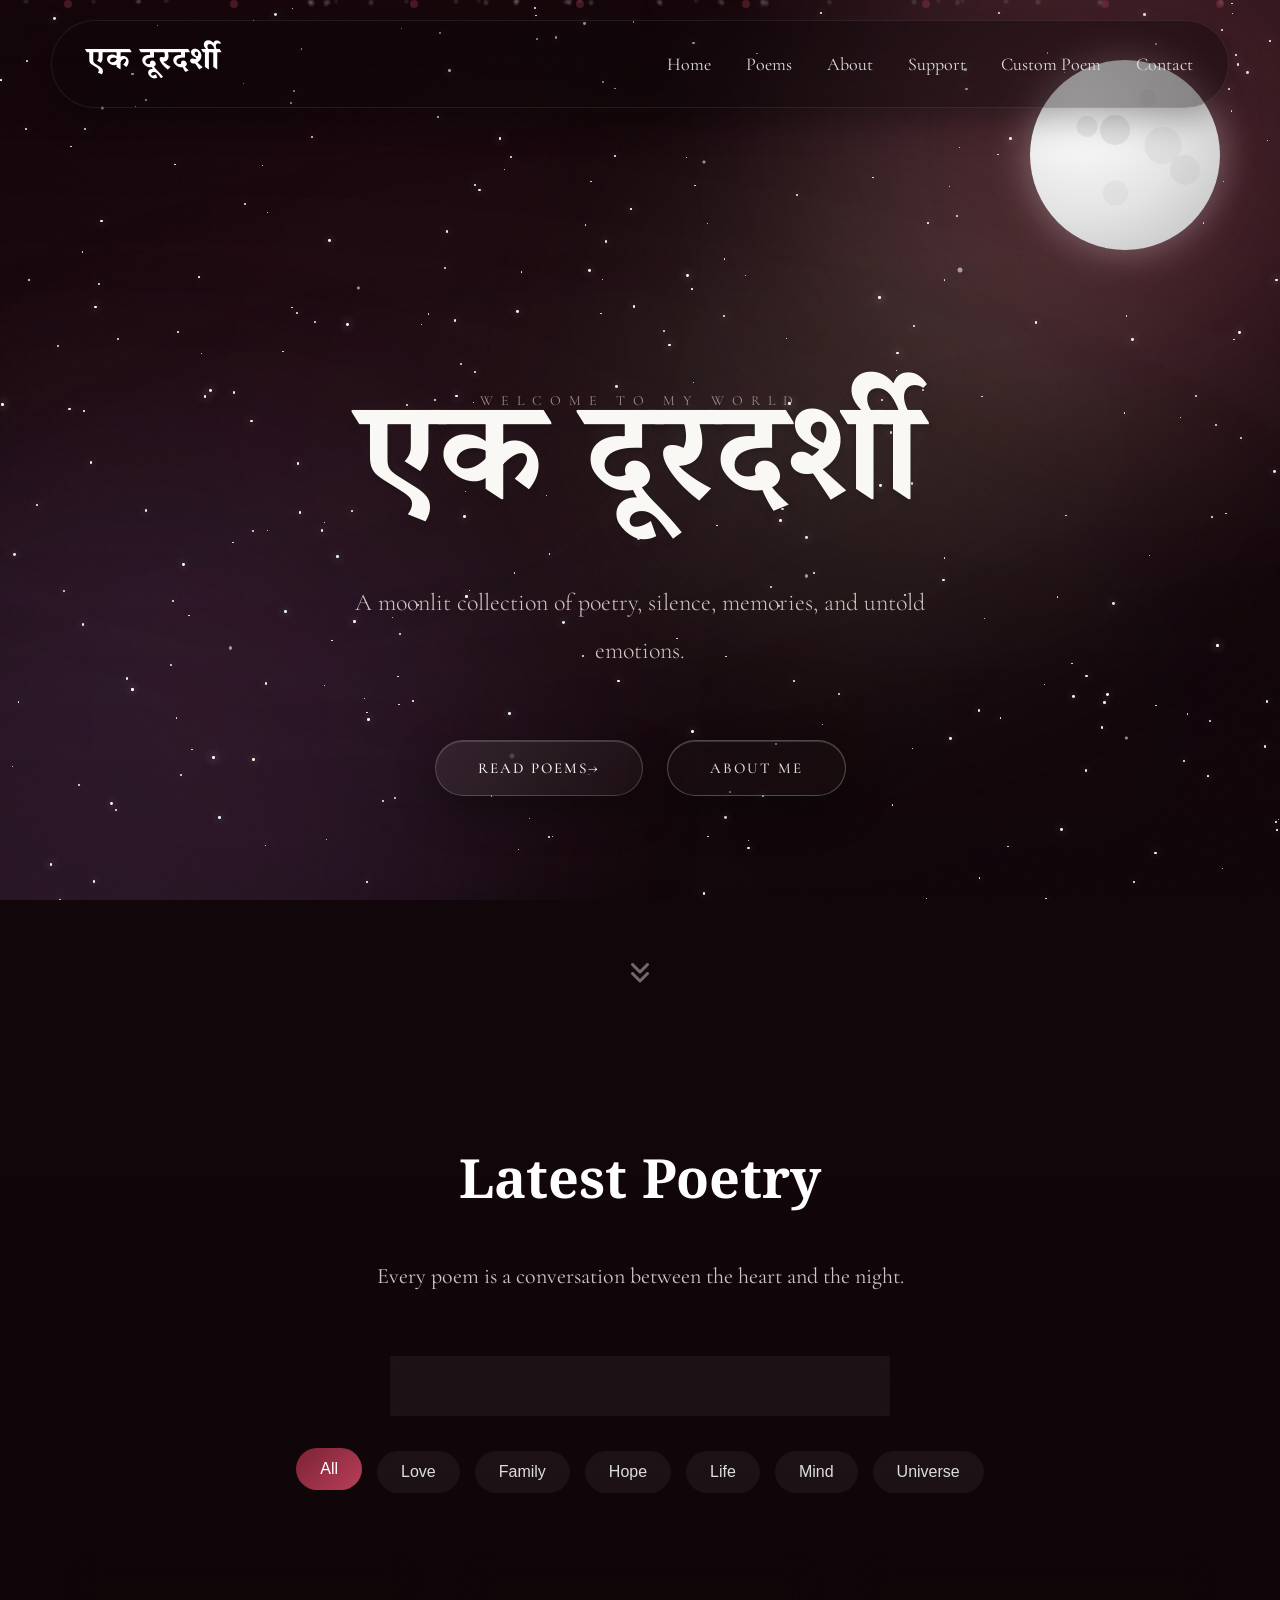
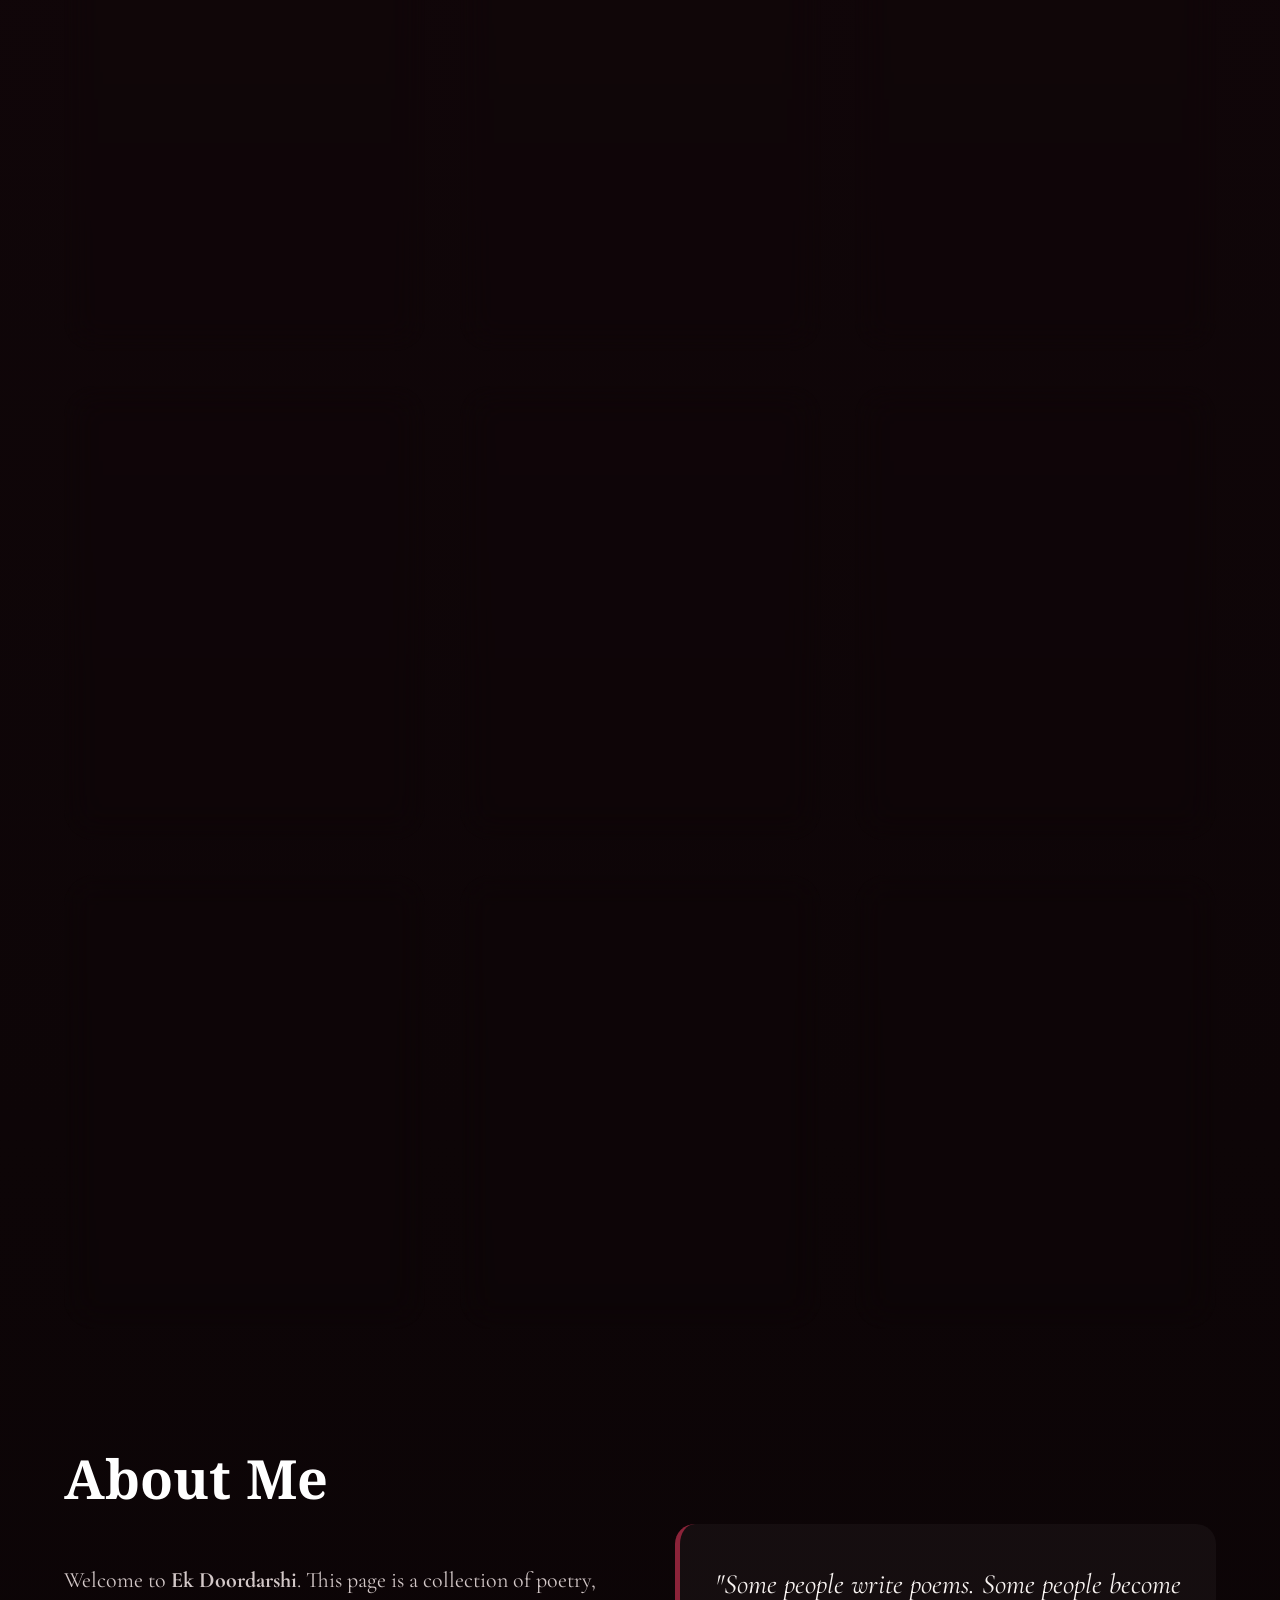
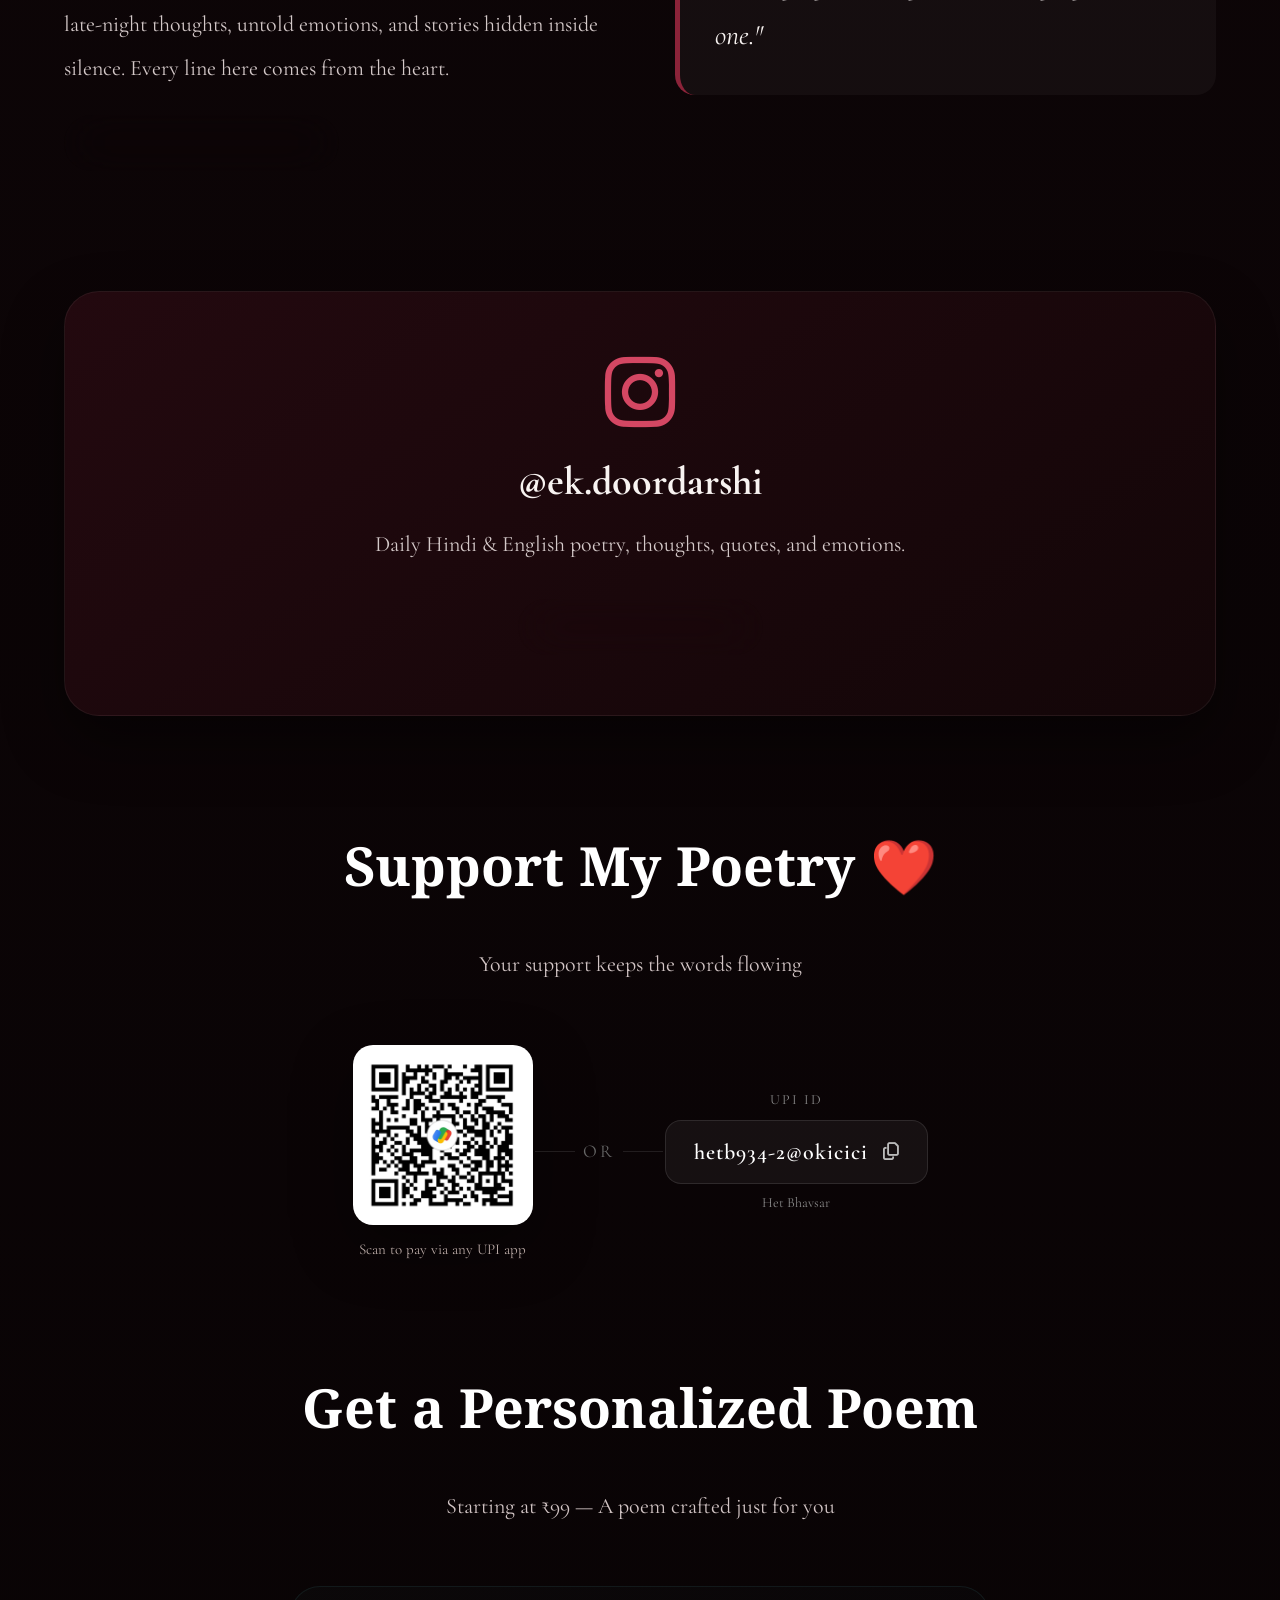
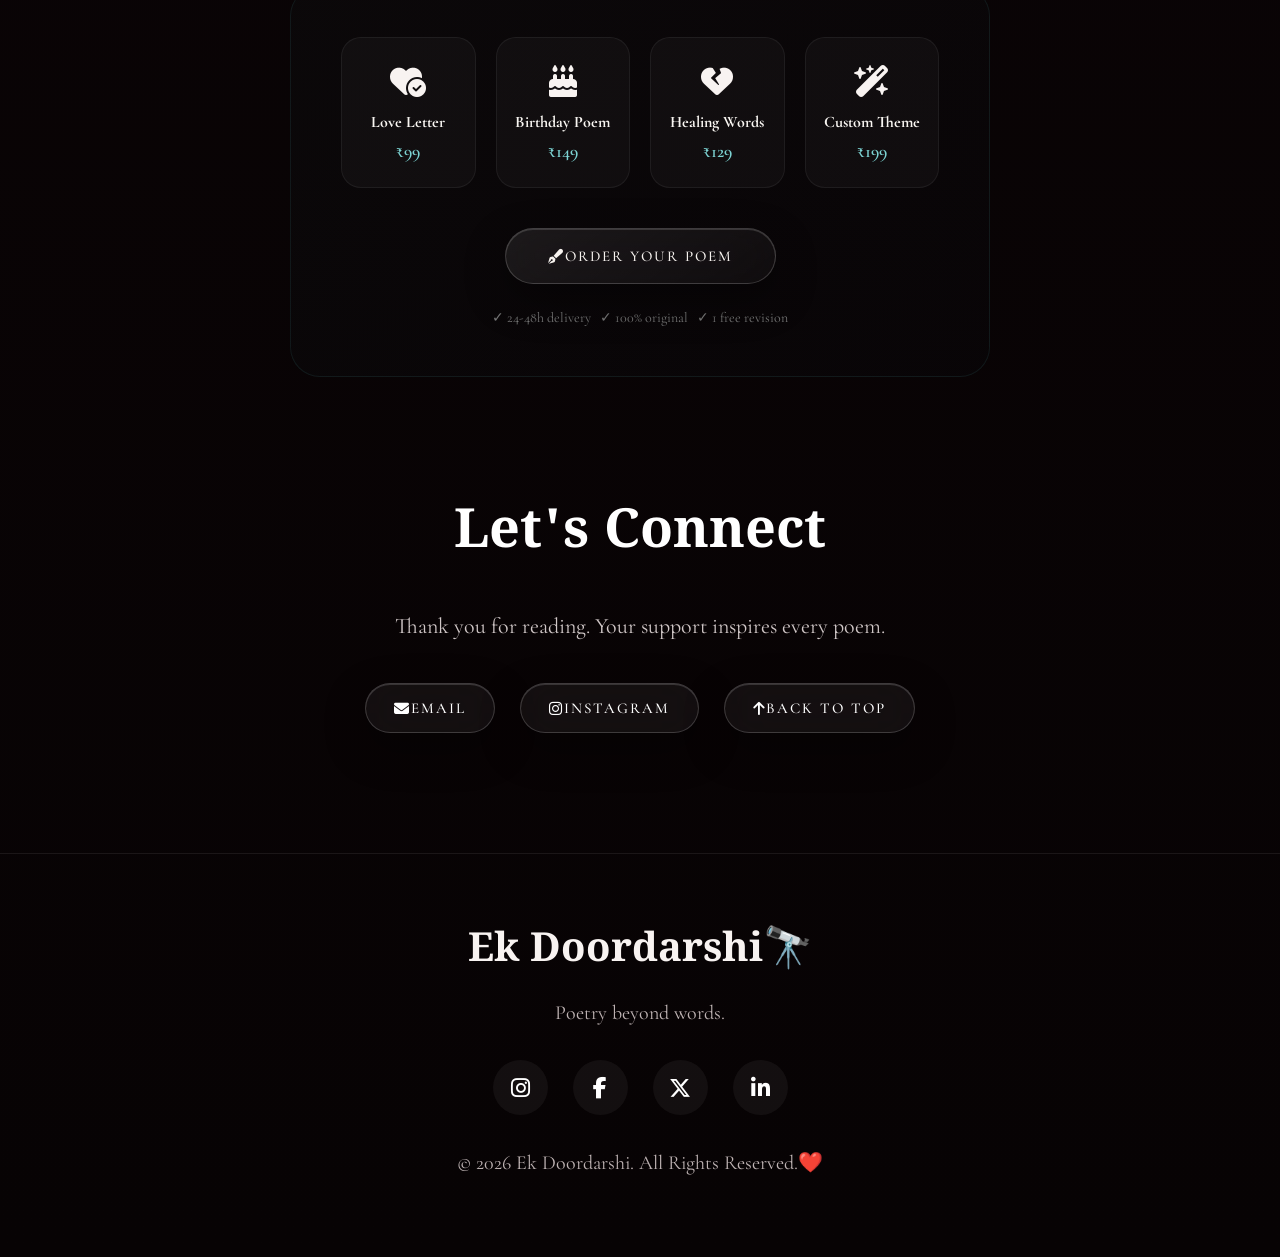
==== commit 28d4fd26: "Update index.html" ====
--- a/index.html
+++ b/index.html
@@ -46,7 +46,7 @@
 
     <link rel="stylesheet" href="https://cdnjs.cloudflare.com/ajax/libs/font-awesome/6.6.0/css/all.min.css">
 
-    <link rel="stylesheet" href="style.css?v=2">
+    <link rel="stylesheet" href="style.css?v=3">
 
     <link rel="stylesheet" href="atmosphere.css">
 
@@ -429,22 +429,22 @@
 
             <div class="poem-types">
                 <div class="poem-type">
-                    <span>💌</span>
+                    <span><i class="fa-solid fa-heart-circle-check"></i></span>
                     <h4>Love Letter</h4>
                     <p>₹99</p>
                 </div>
                 <div class="poem-type">
-                    <span>🎂</span>
+                    <span><i class="fa-solid fa-cake-candles"></i></span>
                     <h4>Birthday Poem</h4>
                     <p>₹149</p>
                 </div>
                 <div class="poem-type">
-                    <span>💔</span>
+                    <span><i class="fa-solid fa-heart-crack"></i></span>
                     <h4>Healing Words</h4>
                     <p>₹129</p>
                 </div>
                 <div class="poem-type">
-                    <span>✨</span>
+                    <span><i class="fa-solid fa-wand-magic-sparkles"></i></span>
                     <h4>Custom Theme</h4>
                     <p>₹199</p>
                 </div>
--- a/style.css
+++ b/style.css
@@ -27,8 +27,6 @@
 html {
     scroll-behavior: smooth;
     scroll-padding-top: 100px;
-    -webkit-text-size-adjust: 100%;
-    -ms-text-size-adjust: 100%;
 }
 
 body {
@@ -38,9 +36,6 @@
     overflow-x: hidden;
     min-height: 100vh;
     animation: fadeUp .8s ease;
-    -webkit-font-smoothing: antialiased;
-    -moz-osx-font-smoothing: grayscale;
-    text-rendering: optimizeLegibility;
 }
 
 /*==========================================
@@ -178,9 +173,6 @@
     overflow: hidden;
     z-index: -2;
     animation: moonFloat 8s ease-in-out infinite;
-    will-change: transform;
-    backface-visibility: hidden;
-    -webkit-backface-visibility: hidden;
 }
 
 .moon::before {
@@ -371,9 +363,6 @@
     box-shadow:
         inset 0 1px 0 rgba(255, 255, 255, .15),
         0 15px 40px rgba(0, 0, 0, .35);
-    will-change: transform, box-shadow;
-    touch-action: manipulation;
-    -webkit-tap-highlight-color: transparent;
 }
 
 .btn::before {
@@ -538,7 +527,6 @@
     border: 1px solid rgba(255, 255, 255, .07);
     overflow: hidden;
     transition: all .45s ease;
-    will-change: transform, box-shadow;
 }
 
 .card::before {
@@ -988,6 +976,16 @@
         font-size: 30px;
     }
 
+    /* Fix: poem-type cards (Love Letter/Birthday/Healing/Custom) were forced into 4 columns, overflowing off-screen on mobile */
+    .poem-types {
+        grid-template-columns: repeat(2, 1fr);
+        gap: 15px;
+    }
+
+    .custom-poem-box {
+        padding: 30px 20px;
+    }
+
     /* Fix: donate box (QR / OR / UPI ID) was squeezing side-by-side instead of stacking */
     .donate-box {
         flex-direction: column;
@@ -1040,42 +1038,6 @@
 
     .card h3 {
         font-size: 24px;
-    }
-}
-
-
-
-/* =====================
-   REDUCED MOTION
-===================== */
-
-@media (prefers-reduced-motion: reduce) {
-    *,
-    *::before,
-    *::after {
-        animation-duration: 0.01ms !important;
-        animation-iteration-count: 1 !important;
-        transition-duration: 0.01ms !important;
-    }
-
-    .moon {
-        animation: none;
-    }
-
-    .stars {
-        animation: none;
-    }
-
-    .background-animation span {
-        animation: none;
-    }
-
-    body::after {
-        animation: none;
-    }
-
-    .scroll-down {
-        animation: none;
     }
 }
 
@@ -1342,19 +1304,19 @@
 }
 
 /* =========================================
-   📱 MOBILE FIXES — moon, OR text, nav scroll, performance
+   📱 MOBILE FIXES — moon overlap, nav scroll spacing, performance
 ========================================= */
 
 @media (max-width: 768px) {
 
-    /* Fix: moon — below navbar, full size like screenshot */
+    /* Fix: moon was too big and overlapping nav/heading/content on scroll */
     .moon {
-        width: 180px;
-        height: 180px;
-        top: 130px;
-        right: 20px;
-        opacity: .8;
-        z-index: -2;
+        width: 90px;
+        height: 90px;
+        top: 15px;
+        right: 15px;
+        opacity: .5;
+        z-index: -5;
     }
 
     /* Fix: taller stacked nav (column layout) was hiding behind section headings on scroll */
@@ -1383,43 +1345,33 @@
         -webkit-backdrop-filter: blur(8px);
         backdrop-filter: blur(8px);
     }
-
-    /* Fix: donate box OR text visible between QR and UPI on mobile */
+}
+
+@media (max-width: 480px) {
+    .moon {
+        width: 60px;
+        height: 60px;
+        opacity: .35;
+    }
+
+    /* Fix: on very small phones, even 2 columns is tight — go single column */
+    .poem-types {
+        grid-template-columns: 1fr;
+    }
+
+    /* Fix: donate box (QR / OR / UPI ID) was squeezing side-by-side instead of stacking */
     .donate-box {
         flex-direction: column;
-        gap: 25px;
+        gap: 30px;
     }
 
     .donate-or {
         width: 100%;
-        font-size: 16px;
-        color: #b8a8a4;
-        letter-spacing: 4px;
-        text-transform: uppercase;
-        position: relative;
-        padding: 8px 0;
     }
 
     .donate-or::before,
     .donate-or::after {
-        display: block;
-        content: "";
-        position: absolute;
-        left: 50%;
-        transform: translateX(-50%);
-        width: 60px;
-        height: 1px;
-        background: rgba(255, 255, 255, .15);
-    }
-
-    .donate-or::before {
-        top: 0;
-        right: auto;
-    }
-
-    .donate-or::after {
-        bottom: 0;
-        left: auto;
+        display: none;
     }
 
     .upi-id-box span {
@@ -1427,27 +1379,3 @@
         word-break: break-all;
     }
 }
-
-@media (max-width: 480px) {
-    .moon {
-        width: 150px;
-        height: 150px;
-        top: 120px;
-        right: 10px;
-        opacity: .75;
-    }
-
-    .donate-box {
-        flex-direction: column;
-        gap: 20px;
-    }
-
-    .donate-or {
-        font-size: 14px;
-        letter-spacing: 3px;
-    }
-
-    .upi-id-box span {
-        font-size: 16px;
-    }
-}
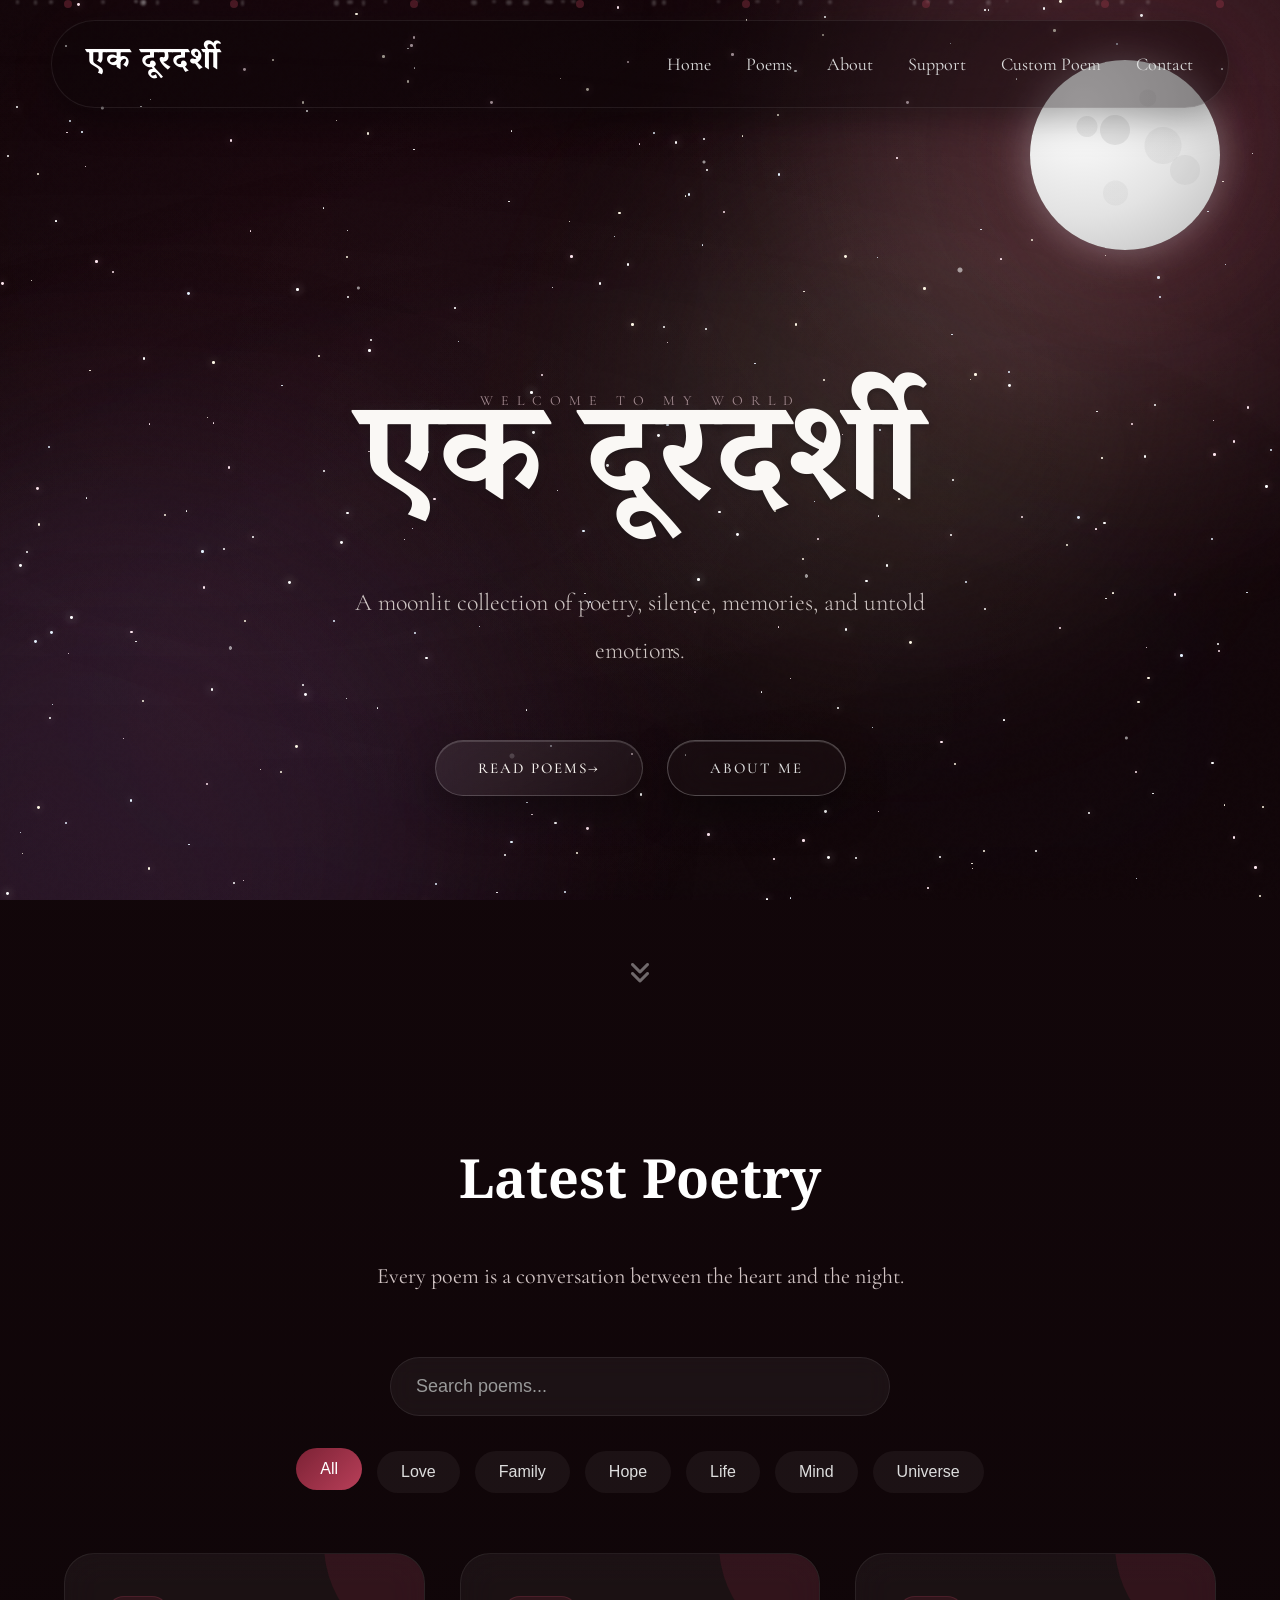
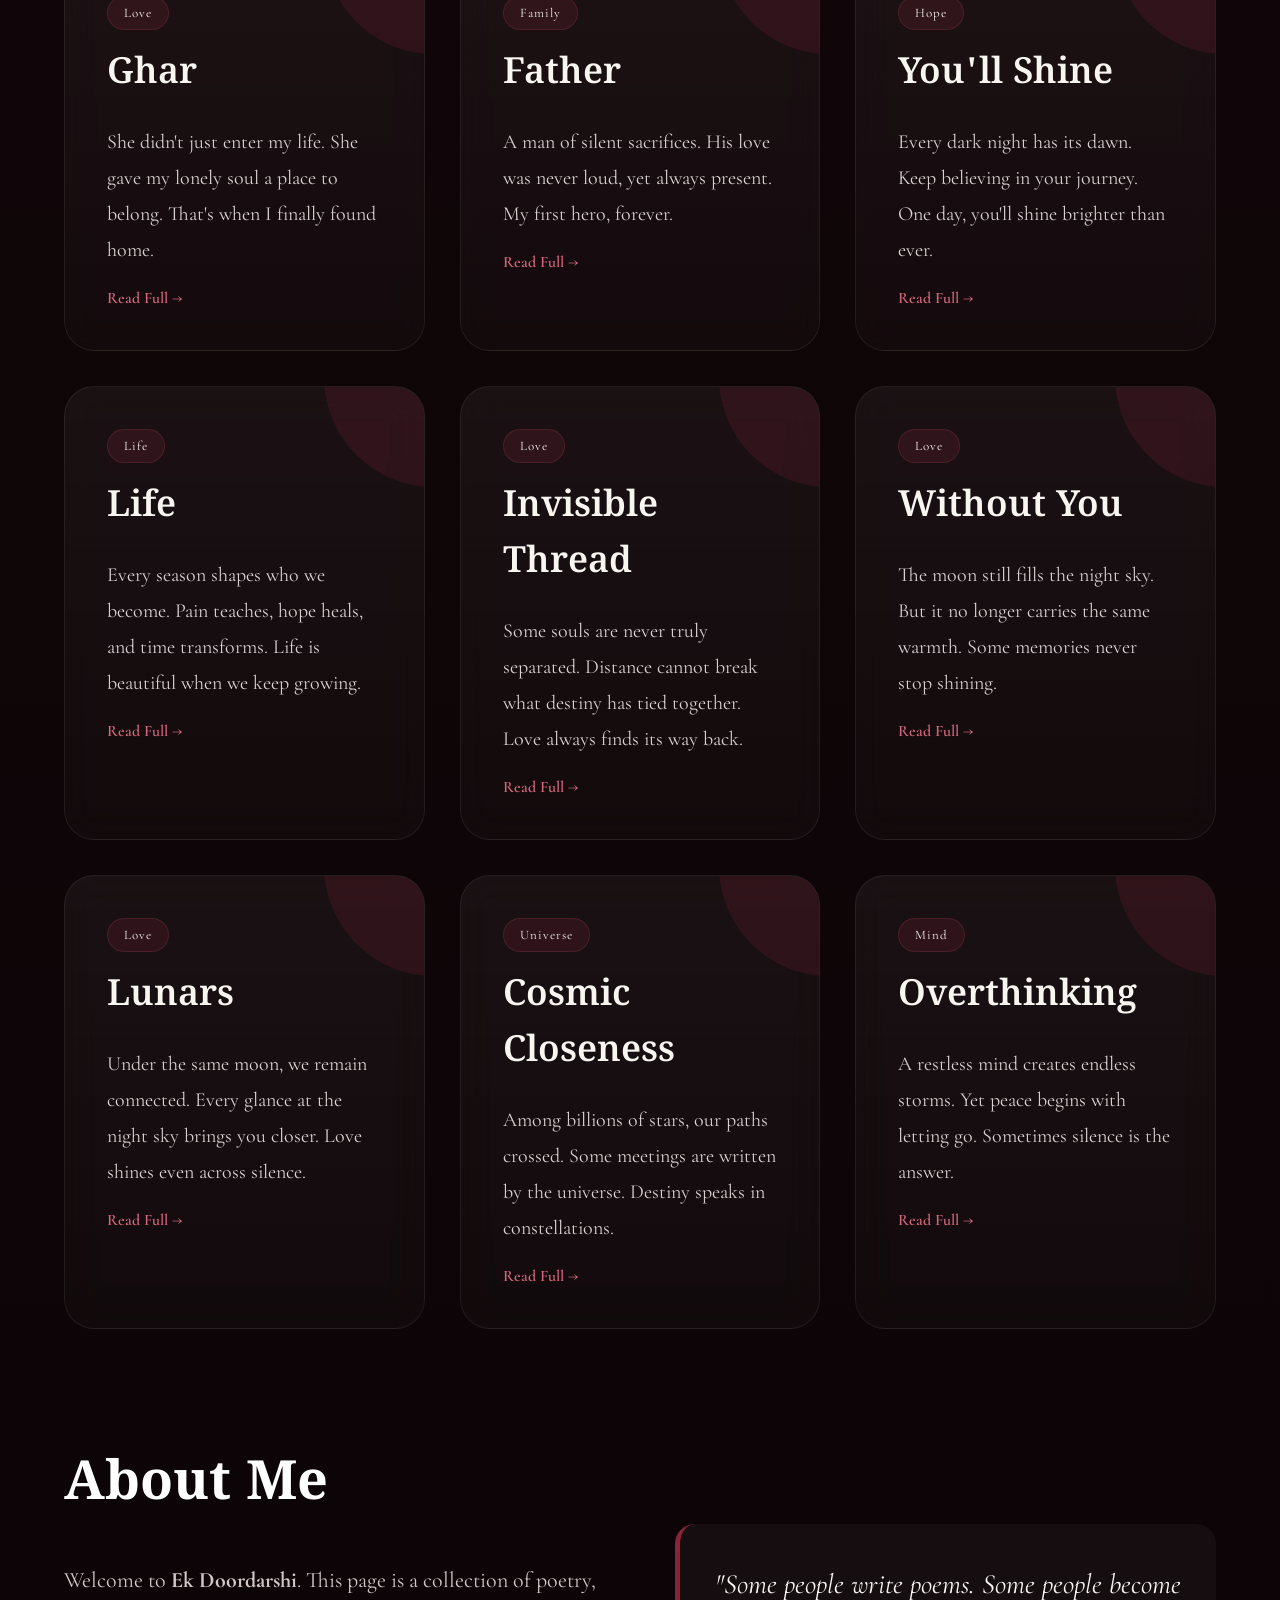
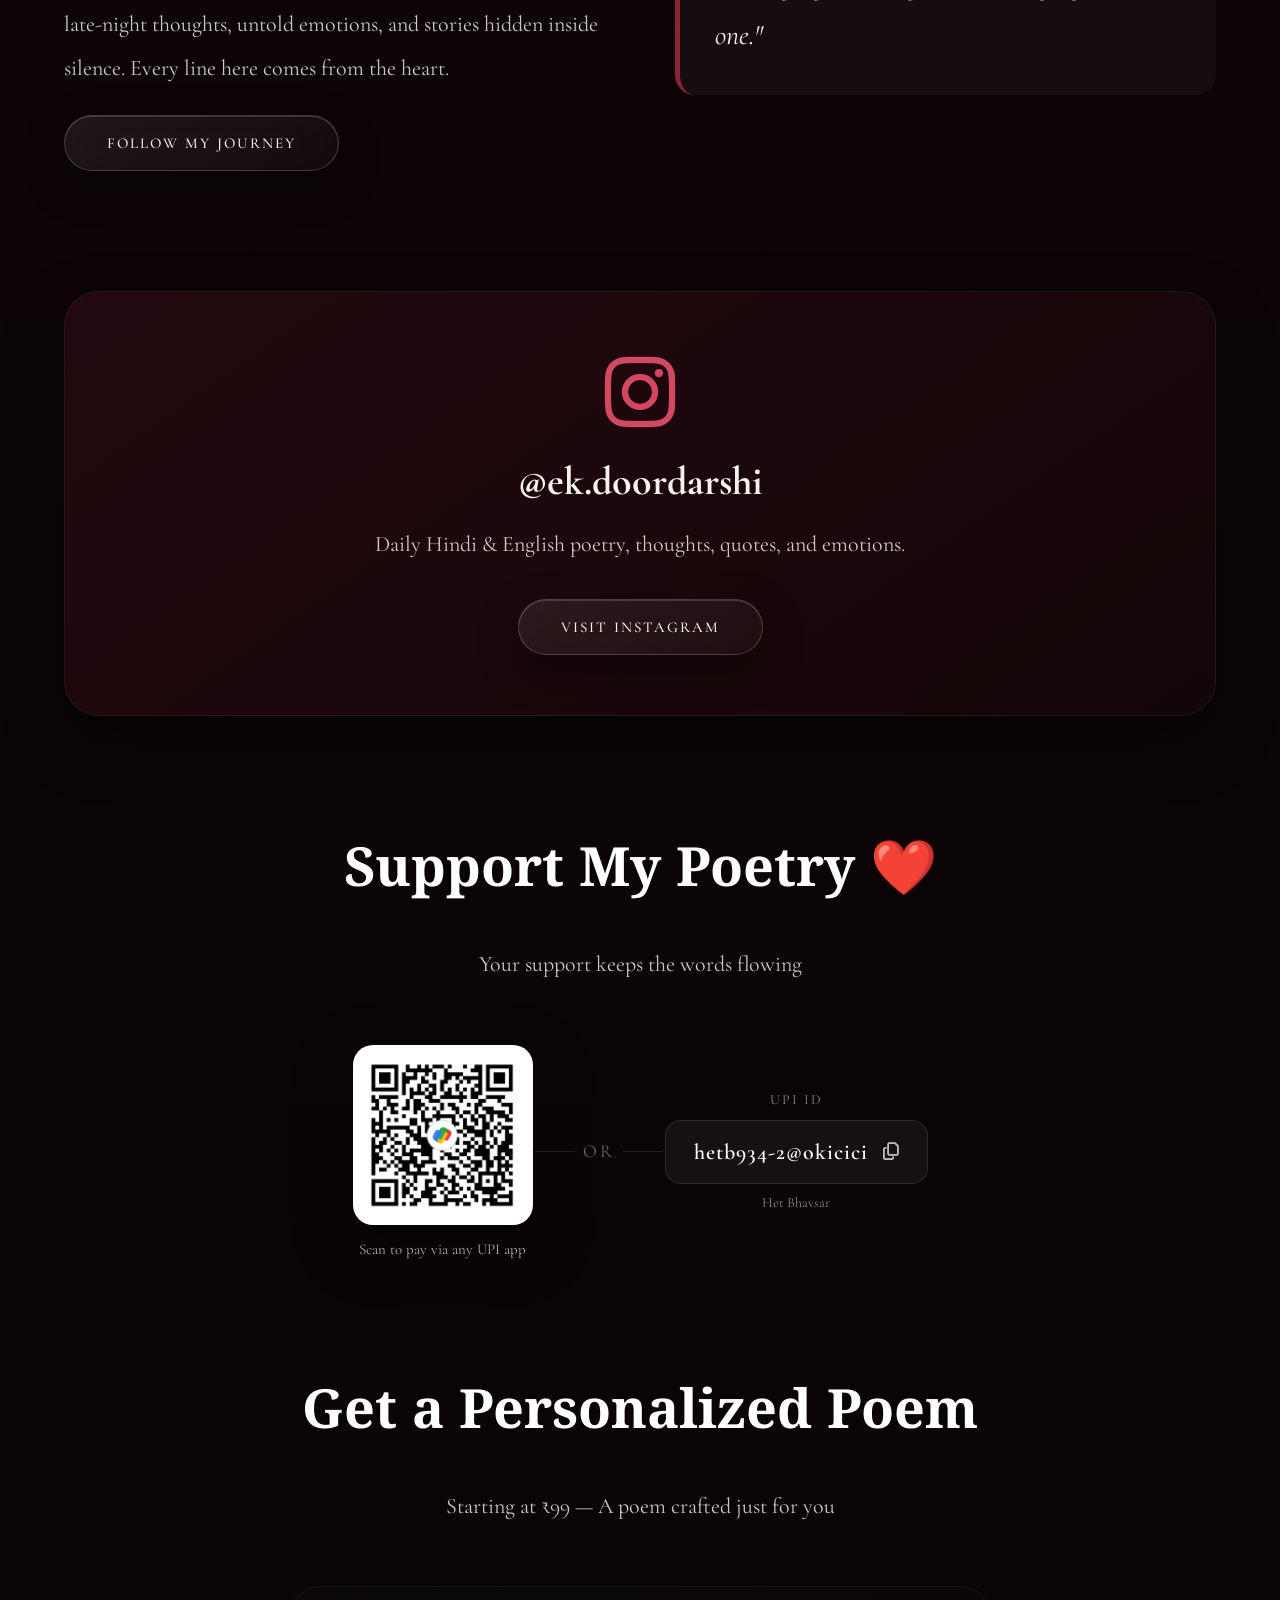
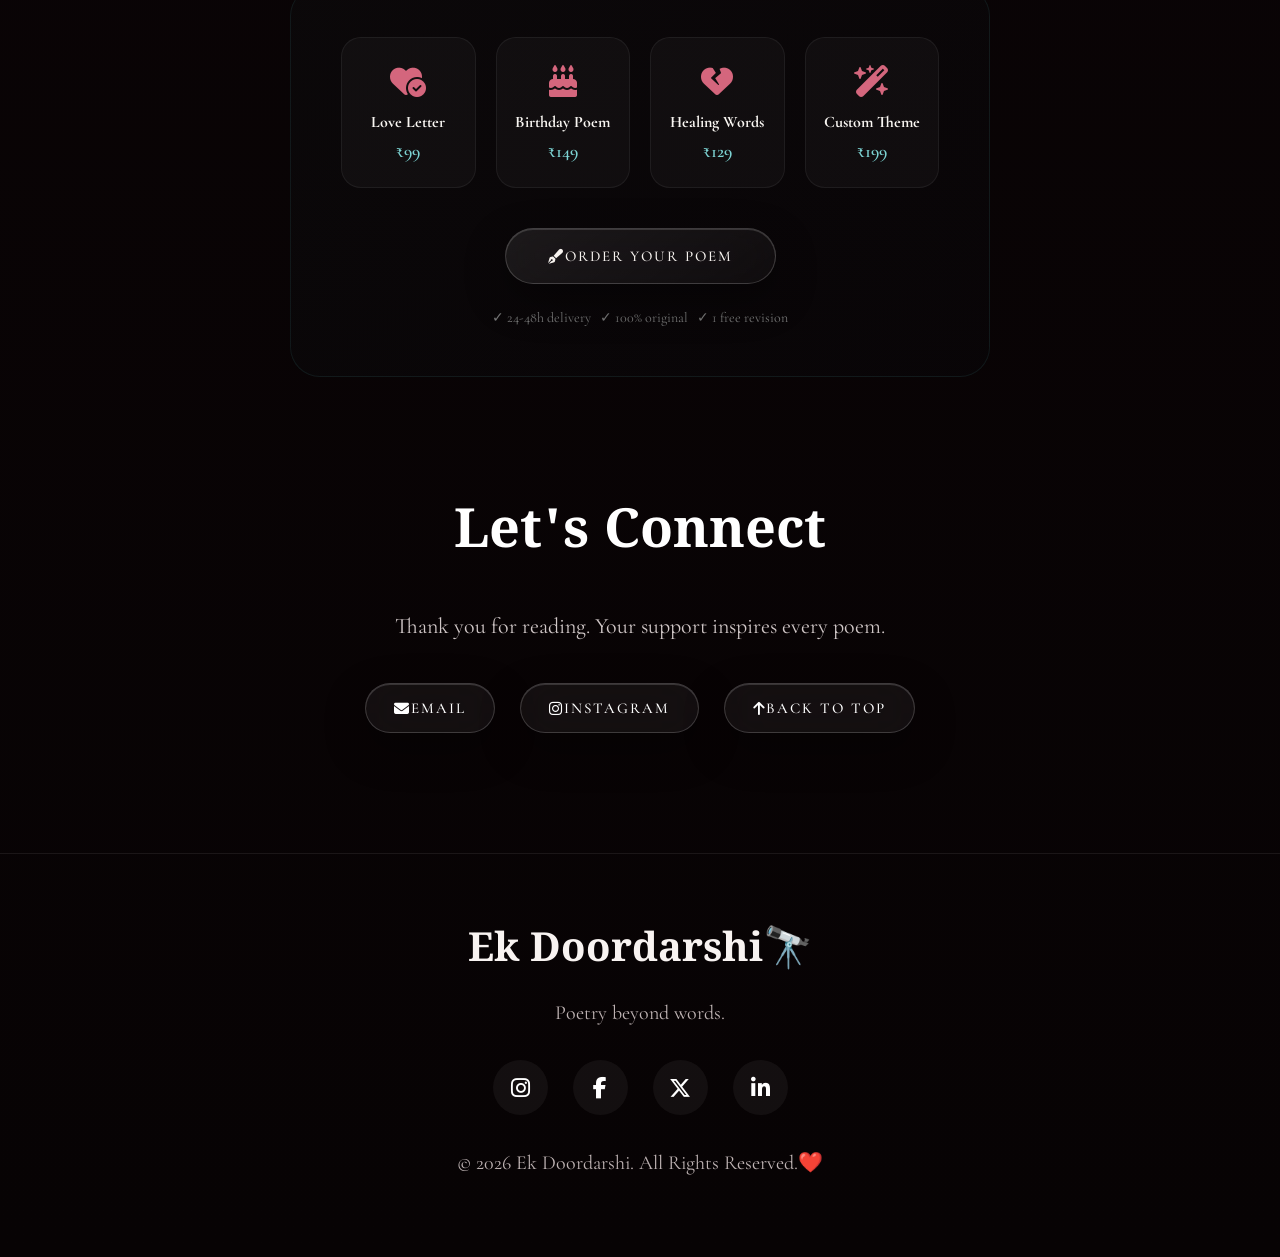
==== commit c1878e61: "Update index.html" ====
--- a/index.html
+++ b/index.html
@@ -46,7 +46,7 @@
 
     <link rel="stylesheet" href="https://cdnjs.cloudflare.com/ajax/libs/font-awesome/6.6.0/css/all.min.css">
 
-    <link rel="stylesheet" href="style.css?v=3">
+    <link rel="stylesheet" href="style.css?v=4">
 
     <link rel="stylesheet" href="atmosphere.css">
 
--- a/style.css
+++ b/style.css
@@ -1253,6 +1253,7 @@
     font-size: 32px;
     display: block;
     margin-bottom: 10px;
+    color: #d4667d;
 }
 
 .poem-type h4 {
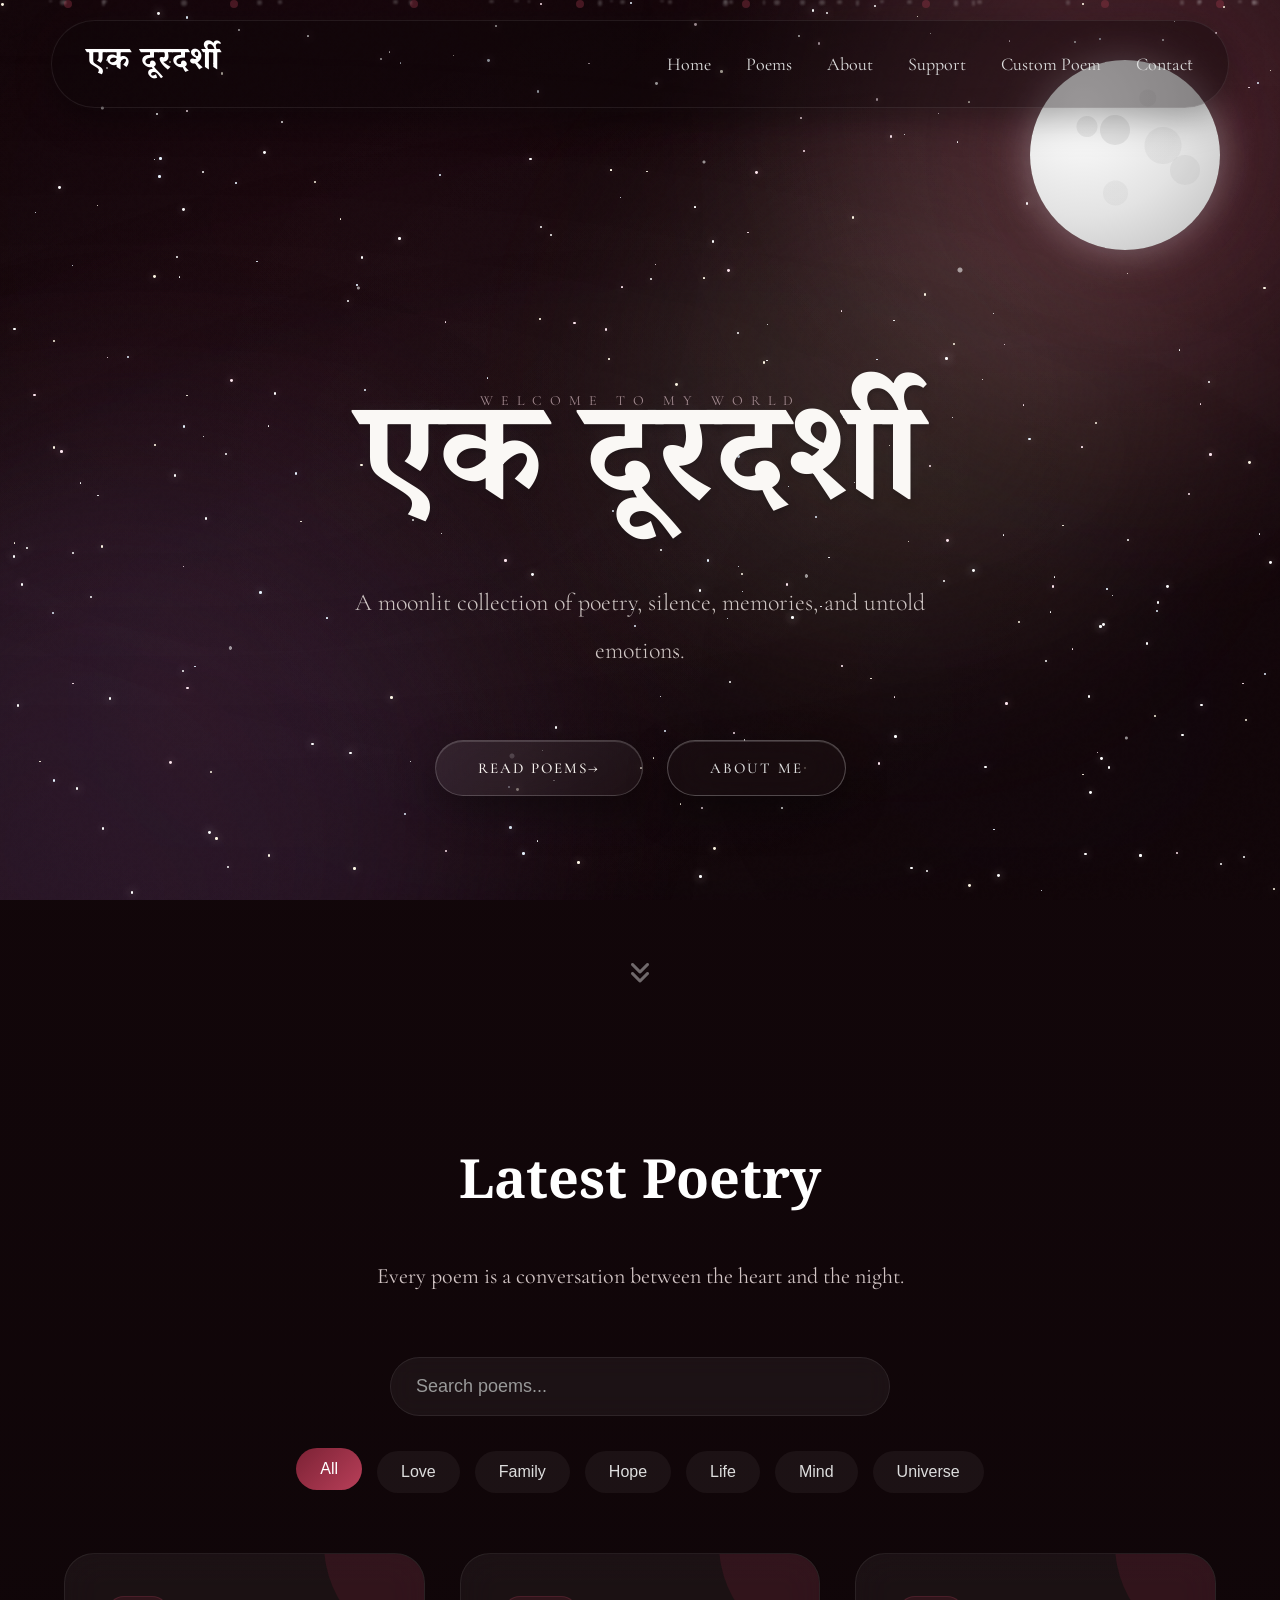
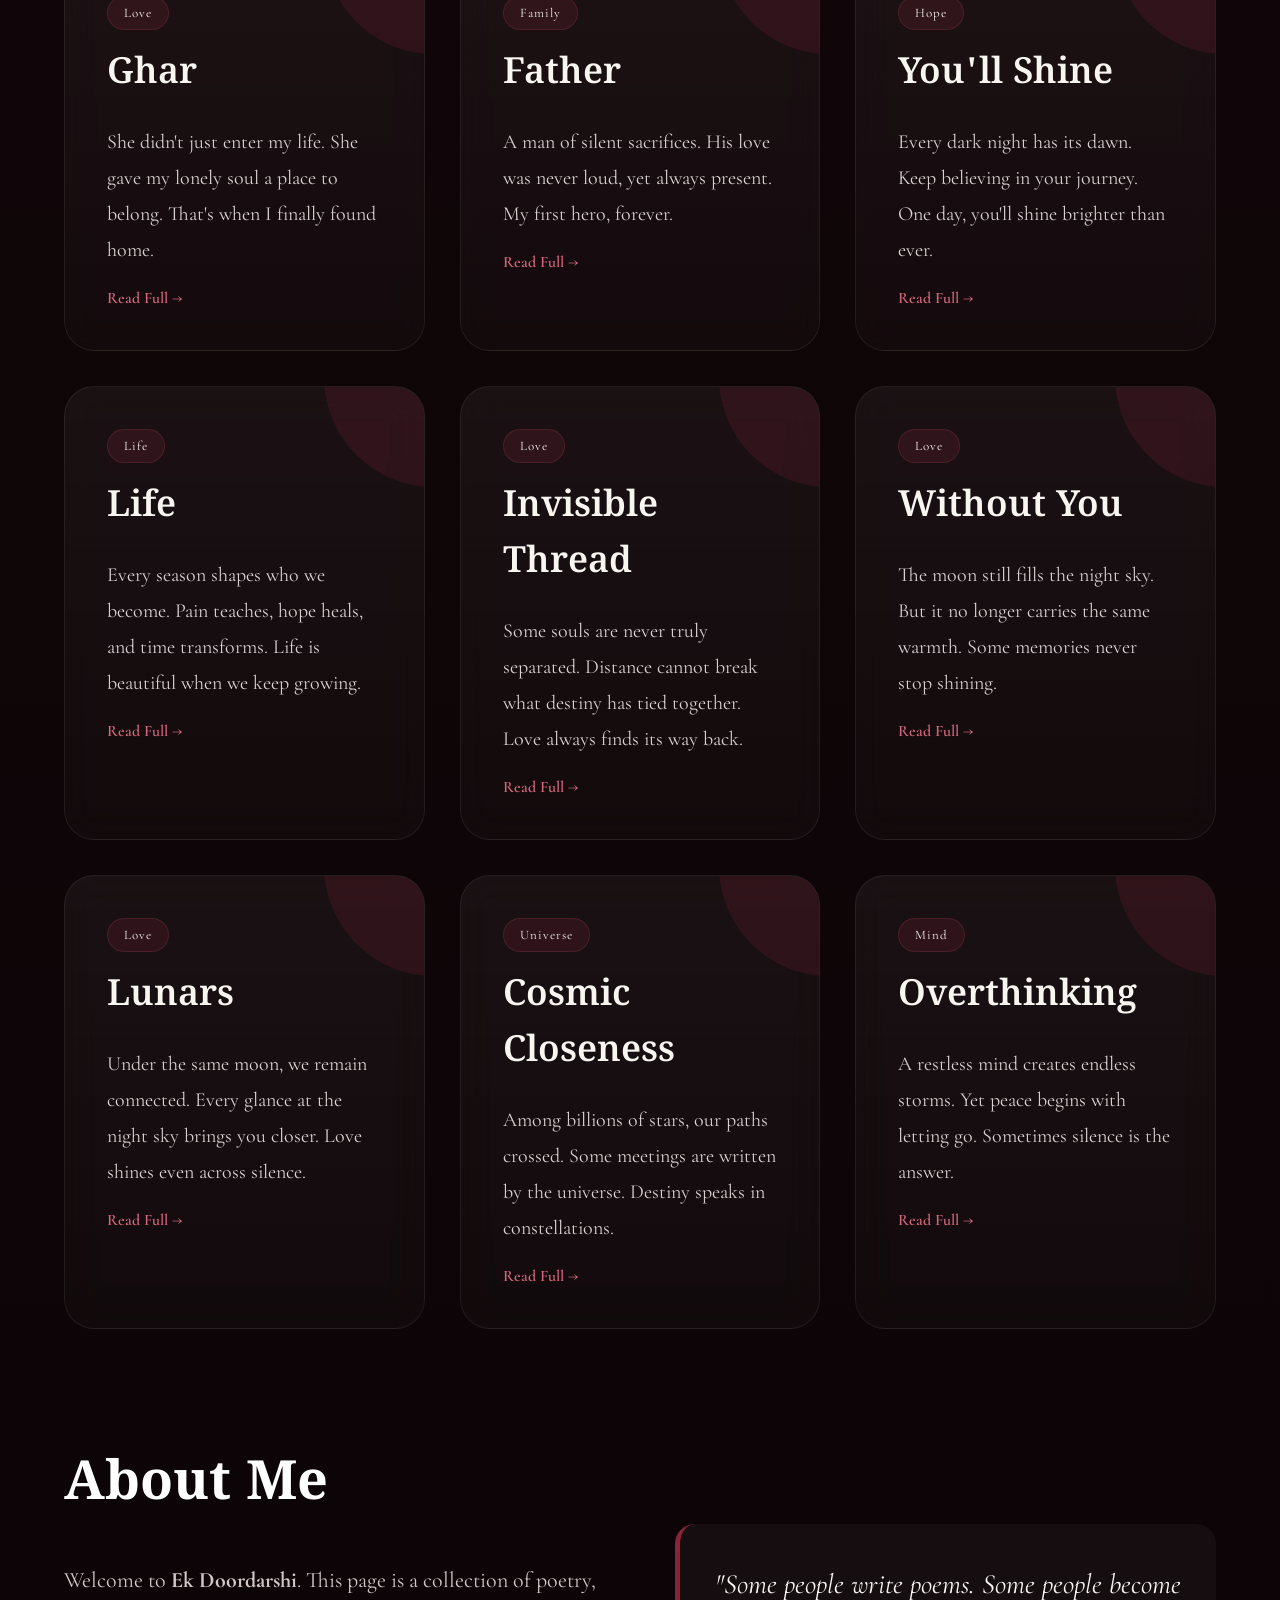
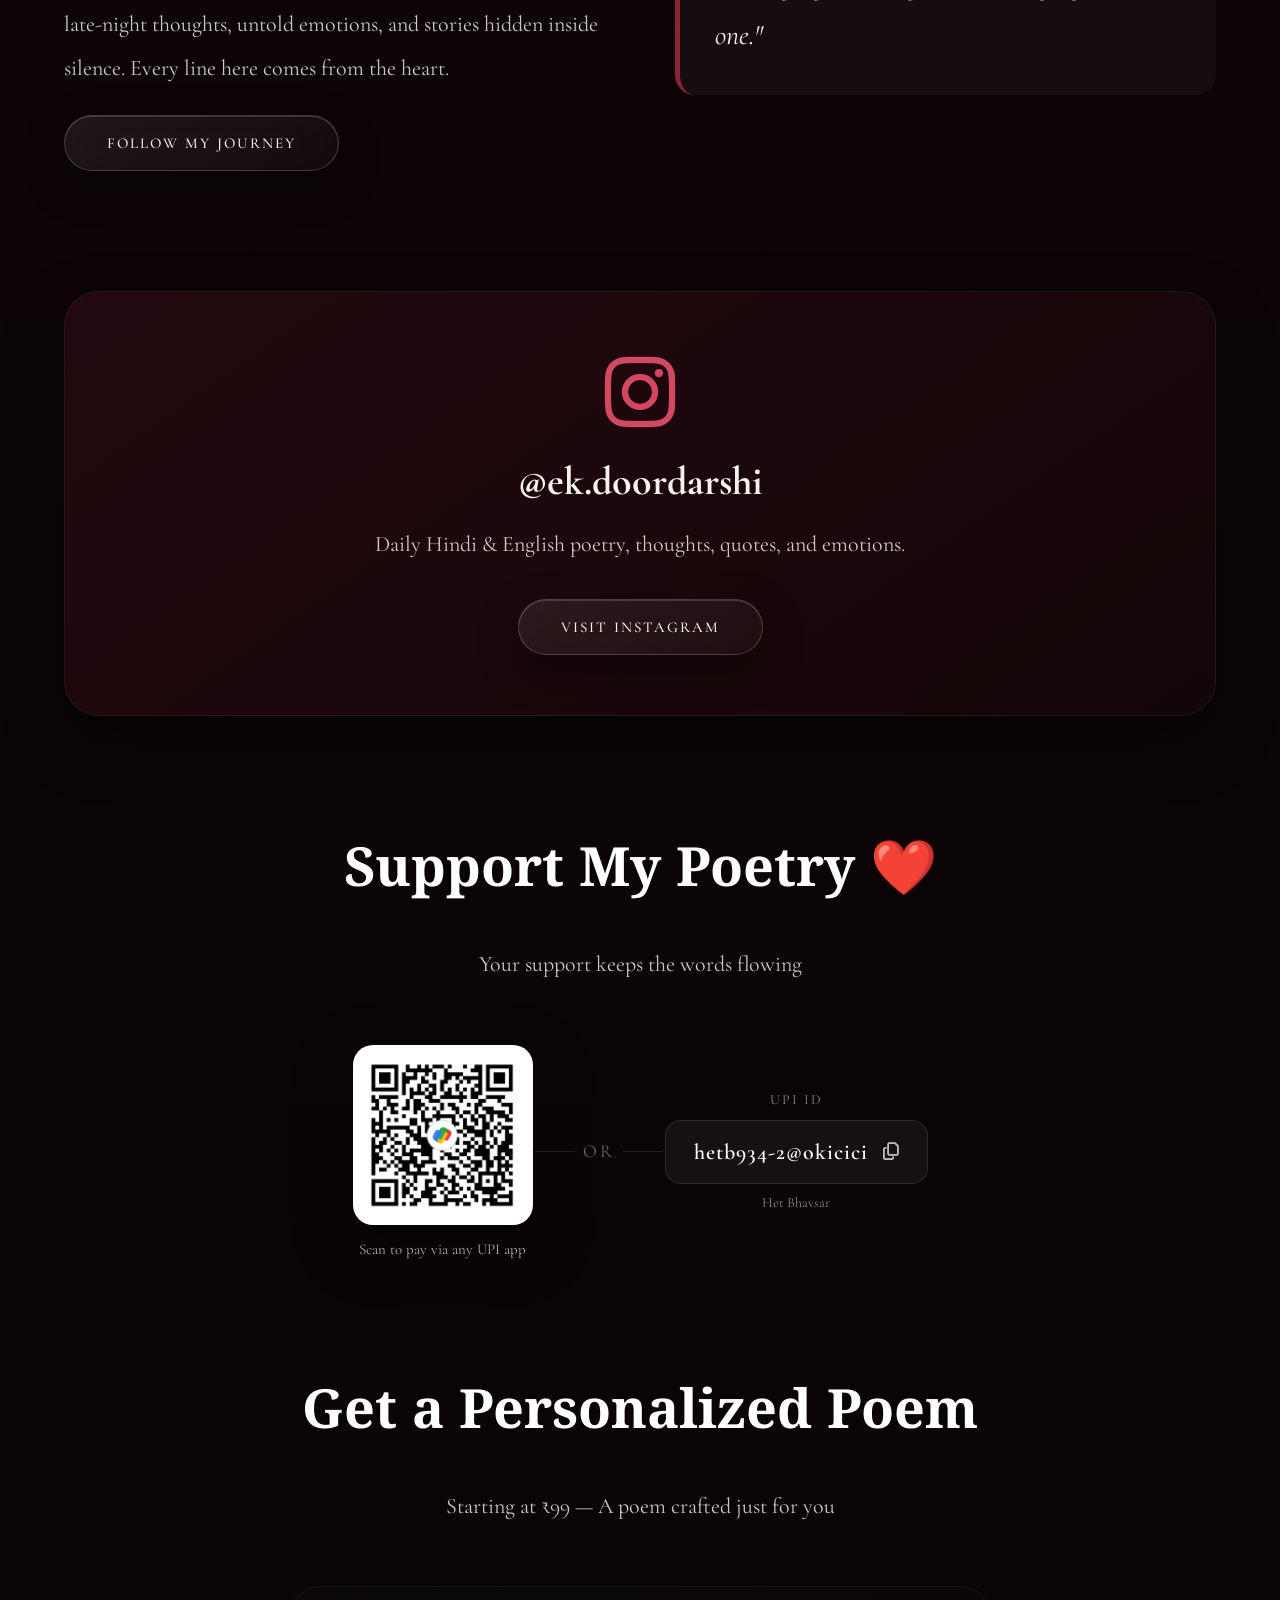
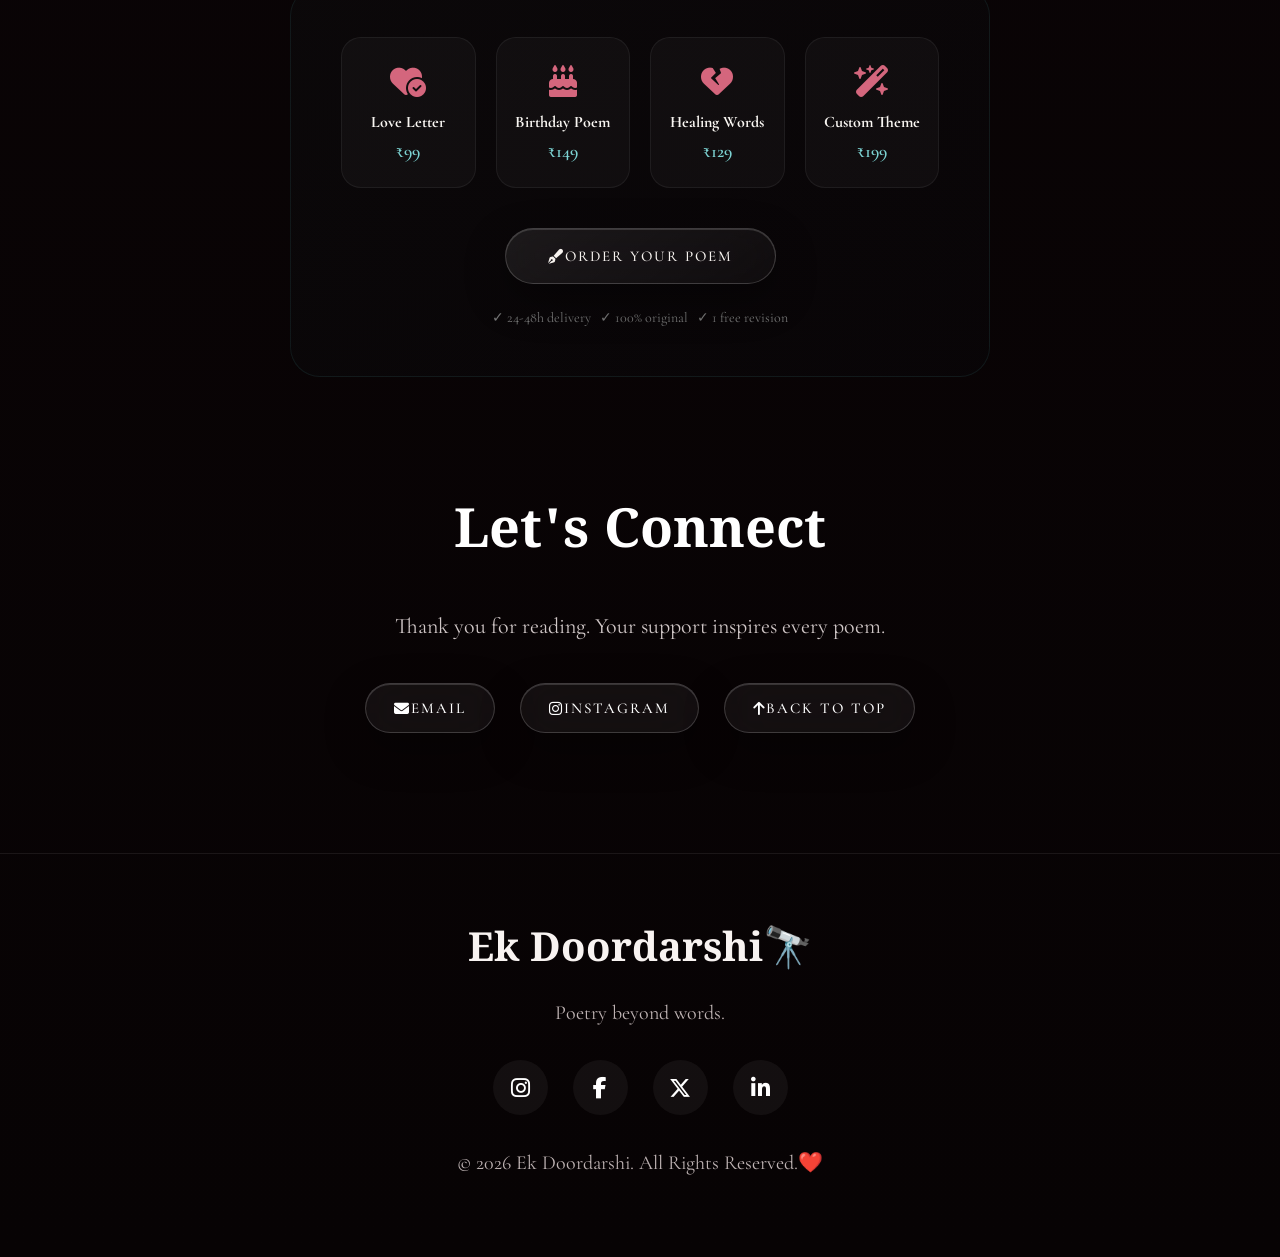
==== commit 929a2510: "Update index.html" ====
--- a/index.html
+++ b/index.html
@@ -46,7 +46,7 @@
 
     <link rel="stylesheet" href="https://cdnjs.cloudflare.com/ajax/libs/font-awesome/6.6.0/css/all.min.css">
 
-    <link rel="stylesheet" href="style.css?v=4">
+    <link rel="stylesheet" href="style.css?v=5">
 
     <link rel="stylesheet" href="atmosphere.css">
 
--- a/style.css
+++ b/style.css
@@ -1310,14 +1310,14 @@
 
 @media (max-width: 768px) {
 
-    /* Fix: moon was too big and overlapping nav/heading/content on scroll */
+    /* Fix: moon repositioned clearly below the nav bar, visible against dark background */
     .moon {
-        width: 90px;
-        height: 90px;
-        top: 15px;
-        right: 15px;
-        opacity: .5;
-        z-index: -5;
+        width: 110px;
+        height: 110px;
+        top: 230px;
+        right: 20px;
+        opacity: .85;
+        z-index: -1;
     }
 
     /* Fix: taller stacked nav (column layout) was hiding behind section headings on scroll */
@@ -1350,9 +1350,11 @@
 
 @media (max-width: 480px) {
     .moon {
-        width: 60px;
-        height: 60px;
-        opacity: .35;
+        width: 85px;
+        height: 85px;
+        top: 210px;
+        right: 15px;
+        opacity: .8;
     }
 
     /* Fix: on very small phones, even 2 columns is tight — go single column */
